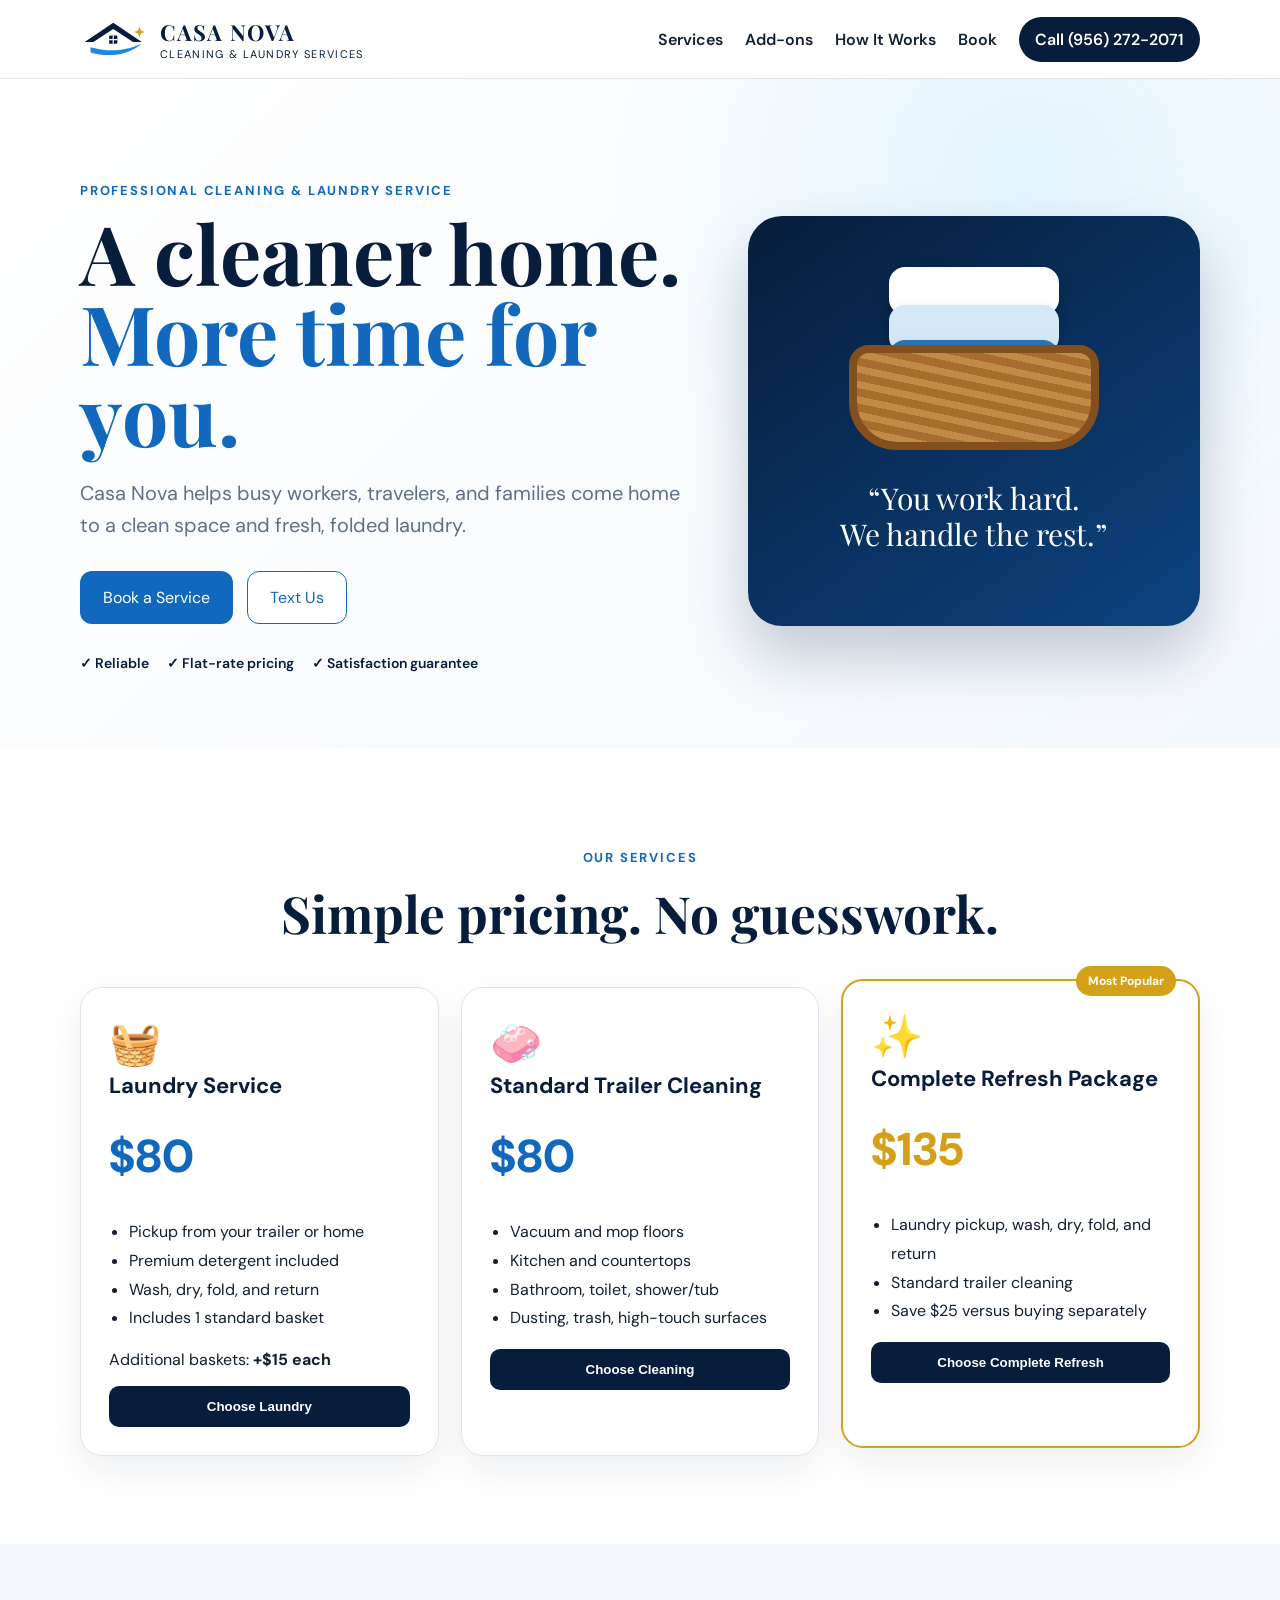
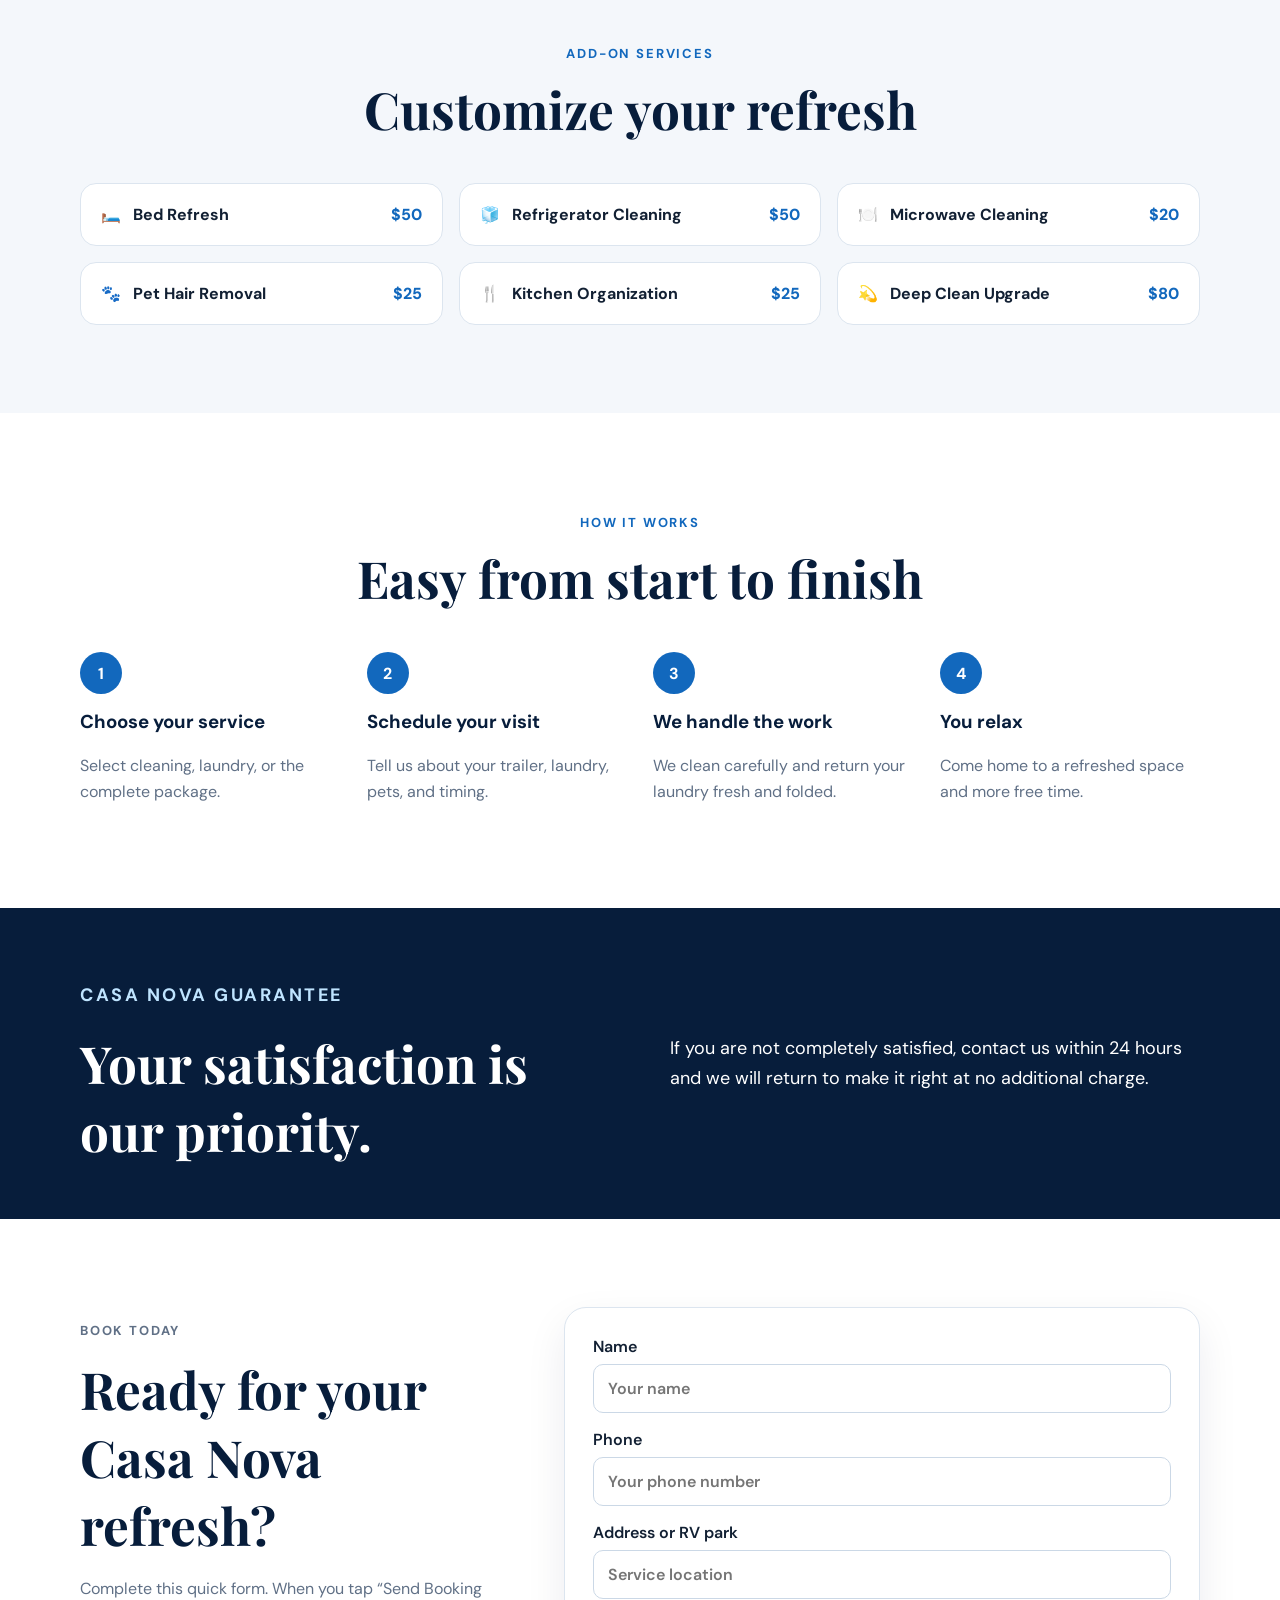
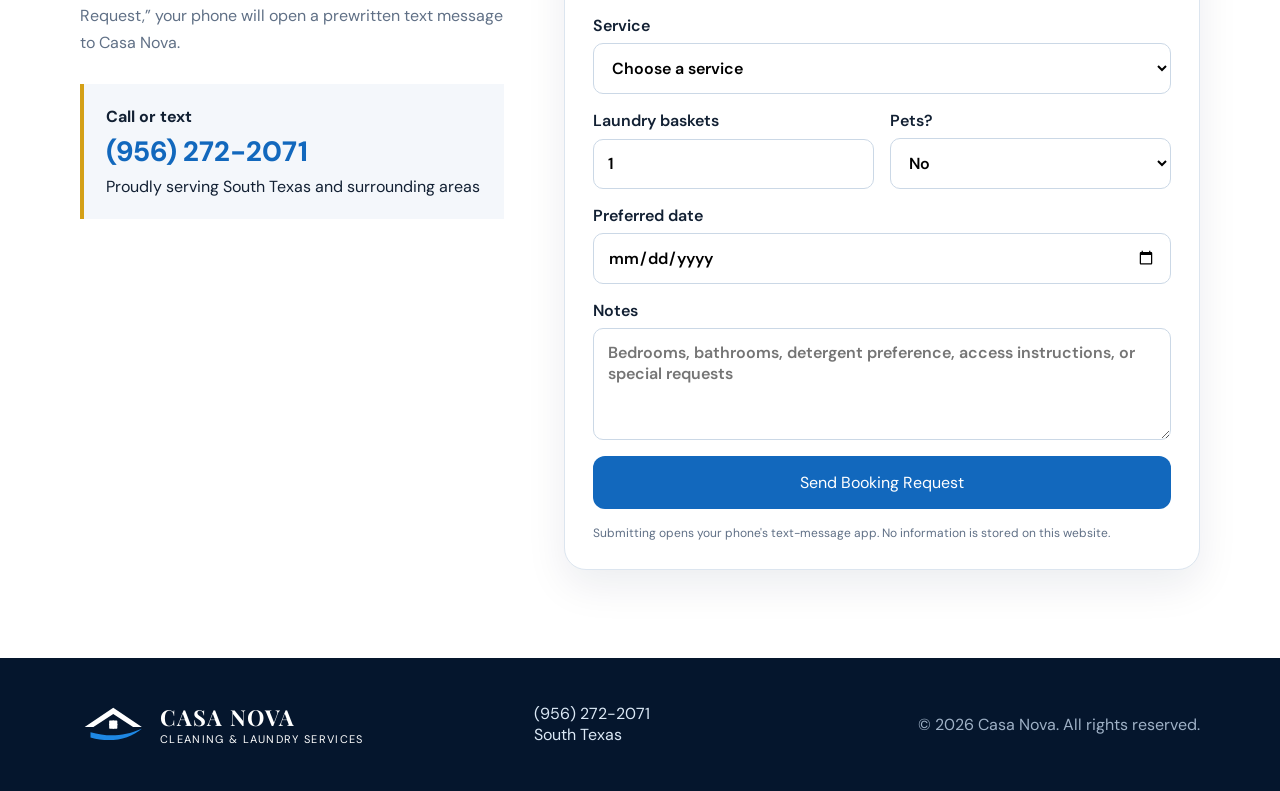
==== index.html @ 0eed0268 "Add files via upload" ====
<!DOCTYPE html>
<html lang="en">
<head>
  <meta charset="UTF-8" />
  <meta name="viewport" content="width=device-width, initial-scale=1.0" />
  <meta name="description" content="Casa Nova provides professional trailer cleaning and laundry pickup, wash, dry, fold, and return services in South Texas." />
  <title>Casa Nova | Cleaning & Laundry Services</title>
  <link rel="preconnect" href="https://fonts.googleapis.com">
  <link rel="preconnect" href="https://fonts.gstatic.com" crossorigin>
  <link href="https://fonts.googleapis.com/css2?family=DM+Sans:wght@400;500;600;700&family=Playfair+Display:wght@600;700&display=swap" rel="stylesheet">
  <link rel="stylesheet" href="styles.css" />
</head>
<body>
  <header class="site-header">
    <div class="container nav-wrap">
      <a class="brand" href="#top" aria-label="Casa Nova home">
        <svg class="brand-mark" viewBox="0 0 120 70" aria-hidden="true">
          <path d="M8 40 57 7l49 33h-15L57 18 23 40Z" fill="currentColor"/>
          <path d="M18 49c29 8 55 8 88-6-21 18-54 25-88 15Z" fill="#1E88E5"/>
          <rect x="50" y="29" width="14" height="14" rx="1" fill="currentColor"/>
          <path d="M57 29v14M50 36h14" stroke="#fff" stroke-width="2"/>
          <path d="m102 14 2.5 6.5L111 23l-6.5 2.5L102 32l-2.5-6.5L93 23l6.5-2.5Z" fill="#D4A017"/>
        </svg>
        <span><strong>CASA NOVA</strong><small>Cleaning & Laundry Services</small></span>
      </a>
      <button class="menu-btn" type="button" aria-label="Open menu" aria-expanded="false">☰</button>
      <nav class="nav-links">
        <a href="#services">Services</a>
        <a href="#addons">Add-ons</a>
        <a href="#how">How It Works</a>
        <a href="#book">Book</a>
        <a class="nav-call" href="tel:+19562722071">Call (956) 272-2071</a>
      </nav>
    </div>
  </header>

  <main id="top">
    <section class="hero">
      <div class="container hero-grid">
        <div class="hero-copy">
          <p class="eyebrow">Professional cleaning & laundry service</p>
          <h1>A cleaner home.<br><span>More time for you.</span></h1>
          <p class="hero-text">Casa Nova helps busy workers, travelers, and families come home to a clean space and fresh, folded laundry.</p>
          <div class="hero-actions">
            <a class="btn btn-primary" href="#book">Book a Service</a>
            <a class="btn btn-secondary" href="sms:+19562722071?&body=Hi%20Casa%20Nova!%20I%27m%20interested%20in%20your%20cleaning%20and%20laundry%20services.">Text Us</a>
          </div>
          <div class="trust-row">
            <span>✓ Reliable</span><span>✓ Flat-rate pricing</span><span>✓ Satisfaction guarantee</span>
          </div>
        </div>
        <div class="hero-card">
          <div class="basket" aria-hidden="true">
            <div class="towel t1"></div><div class="towel t2"></div><div class="towel t3"></div>
            <div class="basket-body"></div>
          </div>
          <p class="quote">“You work hard.<br>We handle the rest.”</p>
        </div>
      </div>
    </section>

    <section id="services" class="section">
      <div class="container">
        <div class="section-heading">
          <p class="eyebrow">Our services</p>
          <h2>Simple pricing. No guesswork.</h2>
        </div>
        <div class="cards">
          <article class="service-card">
            <div class="icon">🧺</div>
            <h3>Laundry Service</h3>
            <p class="price">$80</p>
            <ul>
              <li>Pickup from your trailer or home</li>
              <li>Premium detergent included</li>
              <li>Wash, dry, fold, and return</li>
              <li>Includes 1 standard basket</li>
            </ul>
            <p class="fine">Additional baskets: <strong>+$15 each</strong></p>
            <button class="select-service" data-service="Laundry Service — $80">Choose Laundry</button>
          </article>

          <article class="service-card">
            <div class="icon">🧼</div>
            <h3>Standard Trailer Cleaning</h3>
            <p class="price">$80</p>
            <ul>
              <li>Vacuum and mop floors</li>
              <li>Kitchen and countertops</li>
              <li>Bathroom, toilet, shower/tub</li>
              <li>Dusting, trash, high-touch surfaces</li>
            </ul>
            <button class="select-service" data-service="Standard Trailer Cleaning — $80">Choose Cleaning</button>
          </article>

          <article class="service-card featured">
            <div class="popular">Most Popular</div>
            <div class="icon">✨</div>
            <h3>Complete Refresh Package</h3>
            <p class="price">$135</p>
            <ul>
              <li>Laundry pickup, wash, dry, fold, and return</li>
              <li>Standard trailer cleaning</li>
              <li>Save $25 versus buying separately</li>
            </ul>
            <button class="select-service" data-service="Complete Refresh Package — $135">Choose Complete Refresh</button>
          </article>
        </div>
      </div>
    </section>

    <section id="addons" class="section section-alt">
      <div class="container">
        <div class="section-heading">
          <p class="eyebrow">Add-on services</p>
          <h2>Customize your refresh</h2>
        </div>
        <div class="addon-grid">
          <label class="addon"><input type="checkbox" value="Bed Refresh — $50"><span>🛏️ <strong>Bed Refresh</strong><em>$50</em></span></label>
          <label class="addon"><input type="checkbox" value="Refrigerator Cleaning — $50"><span>🧊 <strong>Refrigerator Cleaning</strong><em>$50</em></span></label>
          <label class="addon"><input type="checkbox" value="Microwave Cleaning — $20"><span>🍽️ <strong>Microwave Cleaning</strong><em>$20</em></span></label>
          <label class="addon"><input type="checkbox" value="Pet Hair Removal — $25"><span>🐾 <strong>Pet Hair Removal</strong><em>$25</em></span></label>
          <label class="addon"><input type="checkbox" value="Kitchen Organization — $25"><span>🍴 <strong>Kitchen Organization</strong><em>$25</em></span></label>
          <label class="addon"><input type="checkbox" value="Deep Clean Upgrade — $80"><span>💫 <strong>Deep Clean Upgrade</strong><em>$80</em></span></label>
        </div>
      </div>
    </section>

    <section id="how" class="section">
      <div class="container">
        <div class="section-heading">
          <p class="eyebrow">How it works</p>
          <h2>Easy from start to finish</h2>
        </div>
        <div class="steps">
          <div class="step"><b>1</b><h3>Choose your service</h3><p>Select cleaning, laundry, or the complete package.</p></div>
          <div class="step"><b>2</b><h3>Schedule your visit</h3><p>Tell us about your trailer, laundry, pets, and timing.</p></div>
          <div class="step"><b>3</b><h3>We handle the work</h3><p>We clean carefully and return your laundry fresh and folded.</p></div>
          <div class="step"><b>4</b><h3>You relax</h3><p>Come home to a refreshed space and more free time.</p></div>
        </div>
      </div>
    </section>

    <section class="guarantee">
      <div class="container guarantee-grid">
        <div>
          <p class="eyebrow light">Casa Nova Guarantee</p>
          <h2>Your satisfaction is our priority.</h2>
        </div>
        <p>If you are not completely satisfied, contact us within 24 hours and we will return to make it right at no additional charge.</p>
      </div>
    </section>

    <section id="book" class="section">
      <div class="container booking-grid">
        <div>
          <p class="eyebrow">Book today</p>
          <h2>Ready for your Casa Nova refresh?</h2>
          <p>Complete this quick form. When you tap “Send Booking Request,” your phone will open a prewritten text message to Casa Nova.</p>
          <div class="contact-card">
            <strong>Call or text</strong>
            <a href="tel:+19562722071">(956) 272-2071</a>
            <span>Proudly serving South Texas and surrounding areas</span>
          </div>
        </div>

        <form id="bookingForm" class="booking-form">
          <label>Name<input id="name" type="text" required placeholder="Your name"></label>
          <label>Phone<input id="phone" type="tel" required placeholder="Your phone number"></label>
          <label>Address or RV park<input id="address" type="text" placeholder="Service location"></label>
          <label>Service
            <select id="service" required>
              <option value="">Choose a service</option>
              <option>Laundry Service — $80</option>
              <option>Standard Trailer Cleaning — $80</option>
              <option>Complete Refresh Package — $135</option>
            </select>
          </label>
          <div class="form-row">
            <label>Laundry baskets<input id="baskets" type="number" min="0" value="1"></label>
            <label>Pets?
              <select id="pets"><option>No</option><option>Yes</option></select>
            </label>
          </div>
          <label>Preferred date<input id="date" type="date"></label>
          <label>Notes<textarea id="notes" rows="4" placeholder="Bedrooms, bathrooms, detergent preference, access instructions, or special requests"></textarea></label>
          <button class="btn btn-primary full" type="submit">Send Booking Request</button>
          <p class="form-note">Submitting opens your phone's text-message app. No information is stored on this website.</p>
        </form>
      </div>
    </section>
  </main>

  <footer>
    <div class="container footer-grid">
      <div class="brand footer-brand">
        <svg class="brand-mark" viewBox="0 0 120 70" aria-hidden="true">
          <path d="M8 40 57 7l49 33h-15L57 18 23 40Z" fill="currentColor"/>
          <path d="M18 49c29 8 55 8 88-6-21 18-54 25-88 15Z" fill="#1E88E5"/>
          <rect x="50" y="29" width="14" height="14" rx="1" fill="currentColor"/>
          <path d="M57 29v14M50 36h14" stroke="#fff" stroke-width="2"/>
        </svg>
        <span><strong>CASA NOVA</strong><small>Cleaning & Laundry Services</small></span>
      </div>
      <div><a href="tel:+19562722071">(956) 272-2071</a><br><span>South Texas</span></div>
      <p>© <span id="year"></span> Casa Nova. All rights reserved.</p>
    </div>
  </footer>

  <script src="script.js"></script>
</body>
</html>
---- styles.css ----
:root{
  --navy:#071d3b;--blue:#1268bd;--sky:#5ab4e6;--gold:#d4a017;--ink:#122033;
  --muted:#607086;--paper:#fff;--soft:#f4f7fb;--border:#dce5ef;
}
*{box-sizing:border-box}html{scroll-behavior:smooth}body{margin:0;font-family:"DM Sans",sans-serif;color:var(--ink);background:#fff}
a{color:inherit;text-decoration:none}.container{width:min(1120px,calc(100% - 32px));margin:auto}
.site-header{position:sticky;top:0;z-index:50;background:rgba(255,255,255,.96);backdrop-filter:blur(12px);border-bottom:1px solid var(--border)}
.nav-wrap{min-height:78px;display:flex;align-items:center;justify-content:space-between;gap:24px}.brand{display:flex;align-items:center;gap:10px;color:var(--navy)}
.brand-mark{width:70px;height:46px}.brand span{display:flex;flex-direction:column}.brand strong{font-family:"Playfair Display",serif;font-size:22px;letter-spacing:.05em}.brand small{font-size:11px;text-transform:uppercase;letter-spacing:.12em}
.nav-links{display:flex;align-items:center;gap:22px;font-weight:600}.nav-links a:hover{color:var(--blue)}.nav-call{background:var(--navy);color:#fff!important;padding:12px 16px;border-radius:999px}
.menu-btn{display:none;border:0;background:none;font-size:28px}
.hero{background:radial-gradient(circle at 80% 15%,#e4f4ff 0,transparent 35%),linear-gradient(135deg,#fff 0,#f3f8fd 100%);padding:90px 0 76px;overflow:hidden}
.hero-grid{display:grid;grid-template-columns:1.15fr .85fr;align-items:center;gap:56px}.eyebrow{text-transform:uppercase;color:var(--blue);font-weight:700;letter-spacing:.14em;font-size:13px}.eyebrow.light{color:#bfe4ff}
h1,h2,h3{margin-top:0}h1{font-family:"Playfair Display",serif;color:var(--navy);font-size:clamp(48px,7vw,82px);line-height:.98;margin-bottom:24px}h1 span{color:var(--blue)}
.hero-text{font-size:20px;line-height:1.6;color:var(--muted);max-width:670px}.hero-actions{display:flex;gap:14px;margin:30px 0}.btn{display:inline-flex;justify-content:center;align-items:center;padding:15px 22px;border-radius:12px;font-weight:700;border:1px solid transparent;cursor:pointer;font:inherit}
.btn-primary{background:var(--blue);color:#fff}.btn-primary:hover{background:#0b58a3}.btn-secondary{border-color:var(--blue);color:var(--blue);background:#fff}.trust-row{display:flex;flex-wrap:wrap;gap:18px;color:var(--navy);font-weight:600;font-size:14px}
.hero-card{min-height:410px;border-radius:34px;background:linear-gradient(145deg,var(--navy),#0c4380);display:flex;flex-direction:column;align-items:center;justify-content:center;position:relative;color:#fff;box-shadow:0 30px 60px rgba(7,29,59,.22)}
.quote{font-family:"Playfair Display",serif;font-size:30px;text-align:center;line-height:1.2}.basket{width:280px;height:190px;position:relative}.basket-body{position:absolute;left:15px;bottom:0;width:250px;height:105px;background:repeating-linear-gradient(12deg,#a86d2e 0 8px,#c28a47 8px 15px);border-radius:20px 20px 48px 48px;border:8px solid #82501f}.towel{position:absolute;left:55px;width:170px;height:48px;border-radius:16px;box-shadow:0 6px 14px rgba(0,0,0,.18)}.t1{top:7px;background:#fff}.t2{top:45px;background:#d5e8f5}.t3{top:80px;background:#2a73af}
.section{padding:88px 0}.section-alt{background:var(--soft)}.section-heading{text-align:center;max-width:720px;margin:0 auto 40px}.section-heading h2,.booking-grid h2,.guarantee h2{font-family:"Playfair Display",serif;font-size:clamp(34px,4vw,52px);color:var(--navy);margin-bottom:12px}
.cards{display:grid;grid-template-columns:repeat(3,1fr);gap:22px}.service-card{border:1px solid var(--border);border-radius:22px;padding:28px;background:#fff;position:relative;display:flex;flex-direction:column;box-shadow:0 14px 36px rgba(7,29,59,.07)}
.service-card.featured{border:2px solid var(--gold);transform:translateY(-8px)}.popular{position:absolute;top:-15px;right:22px;background:var(--gold);color:#fff;padding:7px 12px;border-radius:999px;font-size:12px;font-weight:700}.icon{font-size:42px}.service-card h3{font-size:22px;color:var(--navy)}.price{font-size:46px;font-weight:800;color:var(--blue);margin:4px 0 16px}.service-card.featured .price{color:var(--gold)}ul{padding-left:20px;line-height:1.8}.fine{margin-top:auto}.select-service{border:0;border-radius:10px;padding:13px;background:var(--navy);color:#fff;font-weight:700;cursor:pointer}.select-service:hover{background:var(--blue)}
.addon-grid{display:grid;grid-template-columns:repeat(3,1fr);gap:16px}.addon input{position:absolute;opacity:0}.addon span{display:grid;grid-template-columns:auto 1fr auto;align-items:center;gap:12px;background:#fff;border:1px solid var(--border);padding:20px;border-radius:16px;cursor:pointer;transition:.2s}.addon input:checked+span{border-color:var(--blue);box-shadow:0 0 0 3px rgba(18,104,189,.12)}.addon em{font-style:normal;color:var(--blue);font-weight:800}
.steps{display:grid;grid-template-columns:repeat(4,1fr);gap:26px}.step b{display:inline-grid;place-items:center;width:42px;height:42px;border-radius:50%;background:var(--blue);color:#fff;margin-bottom:15px}.step h3{color:var(--navy)}.step p{color:var(--muted);line-height:1.6}
.guarantee{background:var(--navy);color:#fff;padding:54px 0}.guarantee-grid{display:grid;grid-template-columns:1fr 1fr;gap:60px;align-items:center}.guarantee h2{color:#fff;margin:0}.guarantee p{line-height:1.7;font-size:18px}
.booking-grid{display:grid;grid-template-columns:.8fr 1.2fr;gap:60px}.booking-grid>div>p{color:var(--muted);line-height:1.7}.contact-card{margin-top:28px;padding:22px;border-left:4px solid var(--gold);background:var(--soft);display:flex;flex-direction:column;gap:6px}.contact-card a{font-size:28px;color:var(--blue);font-weight:800}
.booking-form{display:grid;gap:16px;padding:28px;border:1px solid var(--border);border-radius:22px;background:#fff;box-shadow:0 16px 40px rgba(7,29,59,.08)}label{display:grid;gap:7px;font-weight:600}input,select,textarea{width:100%;border:1px solid #cbd8e6;border-radius:10px;padding:13px 14px;font:inherit;background:#fff}input:focus,select:focus,textarea:focus{outline:3px solid rgba(18,104,189,.16);border-color:var(--blue)}.form-row{display:grid;grid-template-columns:1fr 1fr;gap:16px}.full{width:100%}.form-note{font-size:12px;color:var(--muted);margin:0}
footer{background:#05162d;color:#dbe8f5;padding:40px 0}.footer-grid{display:grid;grid-template-columns:1.2fr .8fr 1fr;align-items:center;gap:30px}.footer-brand{color:#fff}.footer-grid p{text-align:right;color:#9fb1c6}
@media(max-width:900px){.menu-btn{display:block}.nav-links{display:none;position:absolute;top:78px;left:0;right:0;padding:20px;background:#fff;border-bottom:1px solid var(--border);flex-direction:column;align-items:flex-start}.nav-links.open{display:flex}.hero-grid,.booking-grid,.guarantee-grid{grid-template-columns:1fr}.hero-card{min-height:340px}.cards{grid-template-columns:1fr}.service-card.featured{transform:none}.addon-grid{grid-template-columns:1fr 1fr}.steps{grid-template-columns:1fr 1fr}.footer-grid{grid-template-columns:1fr}.footer-grid p{text-align:left}}
@media(max-width:560px){.hero{padding-top:55px}.hero-actions{flex-direction:column}.addon-grid,.steps,.form-row{grid-template-columns:1fr}.brand small{display:none}.brand strong{font-size:18px}.brand-mark{width:58px}.hero-card{min-height:300px}.basket{transform:scale(.8)}}
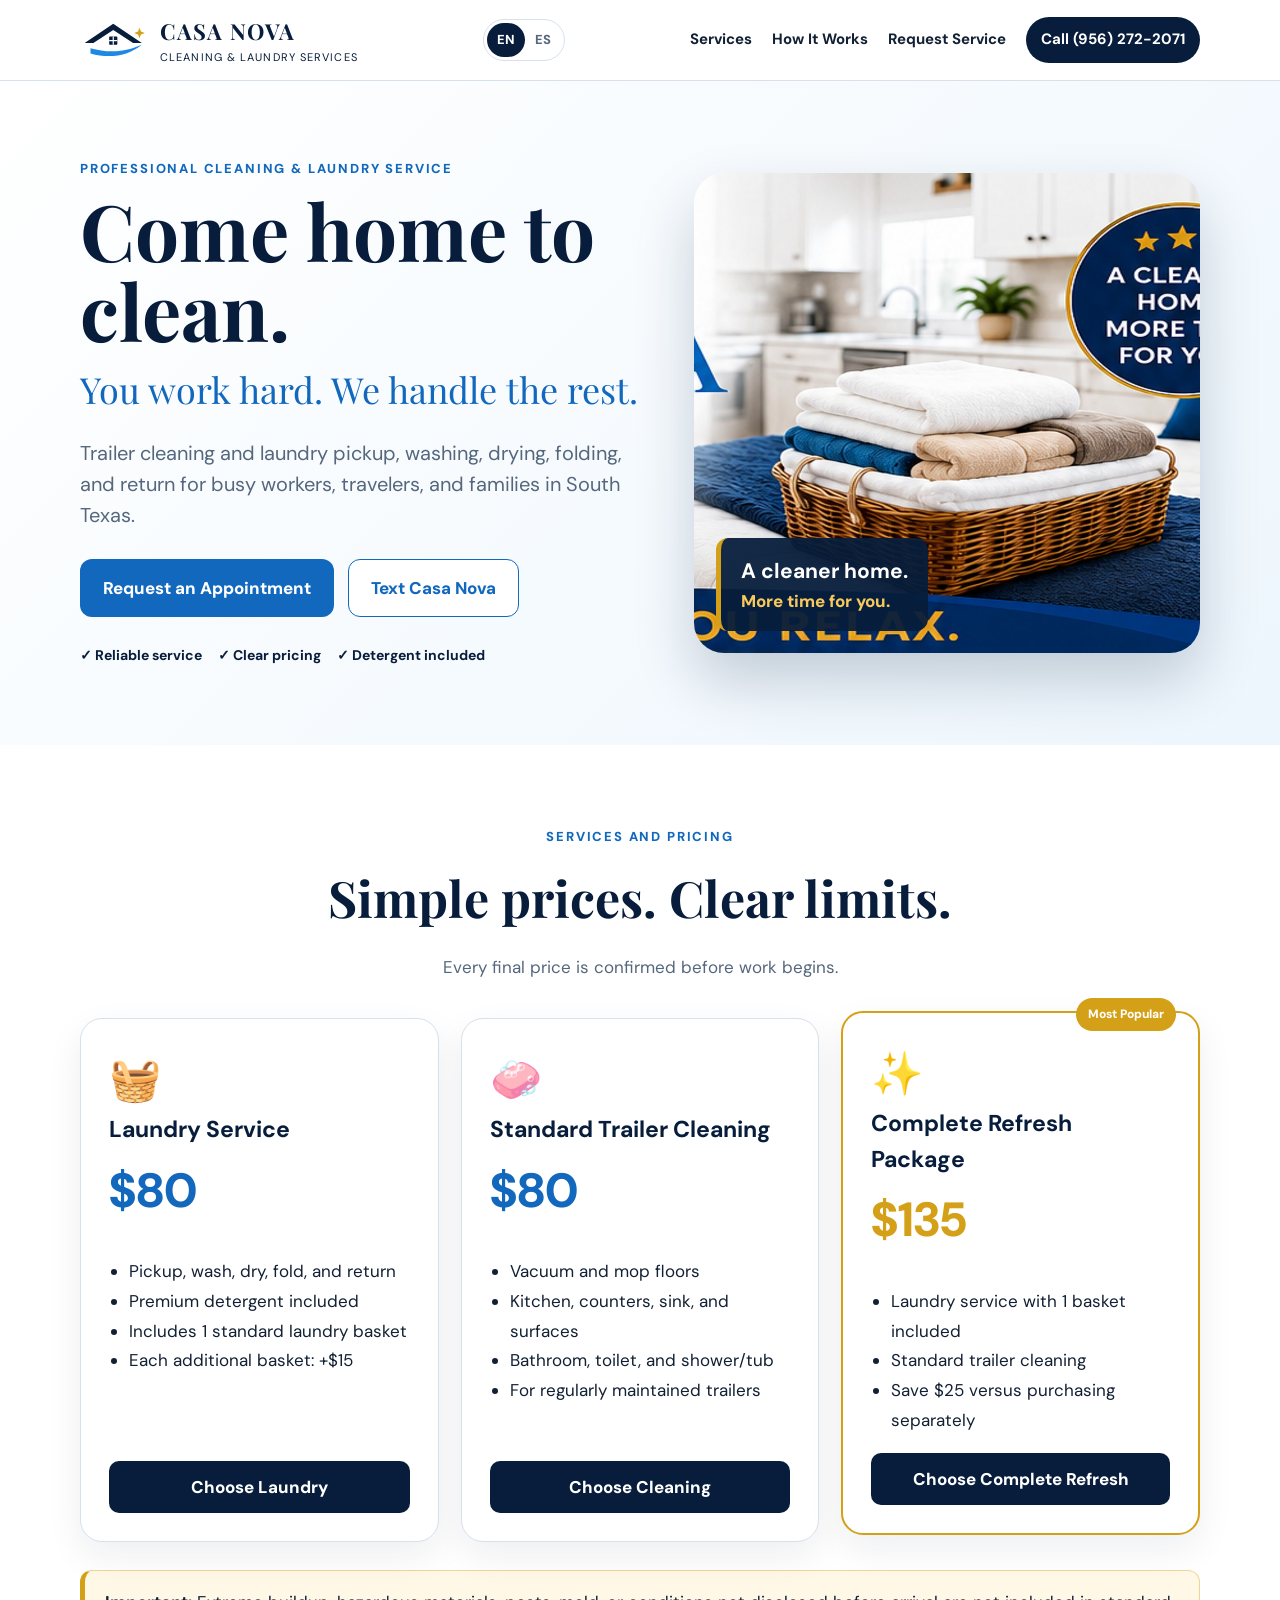
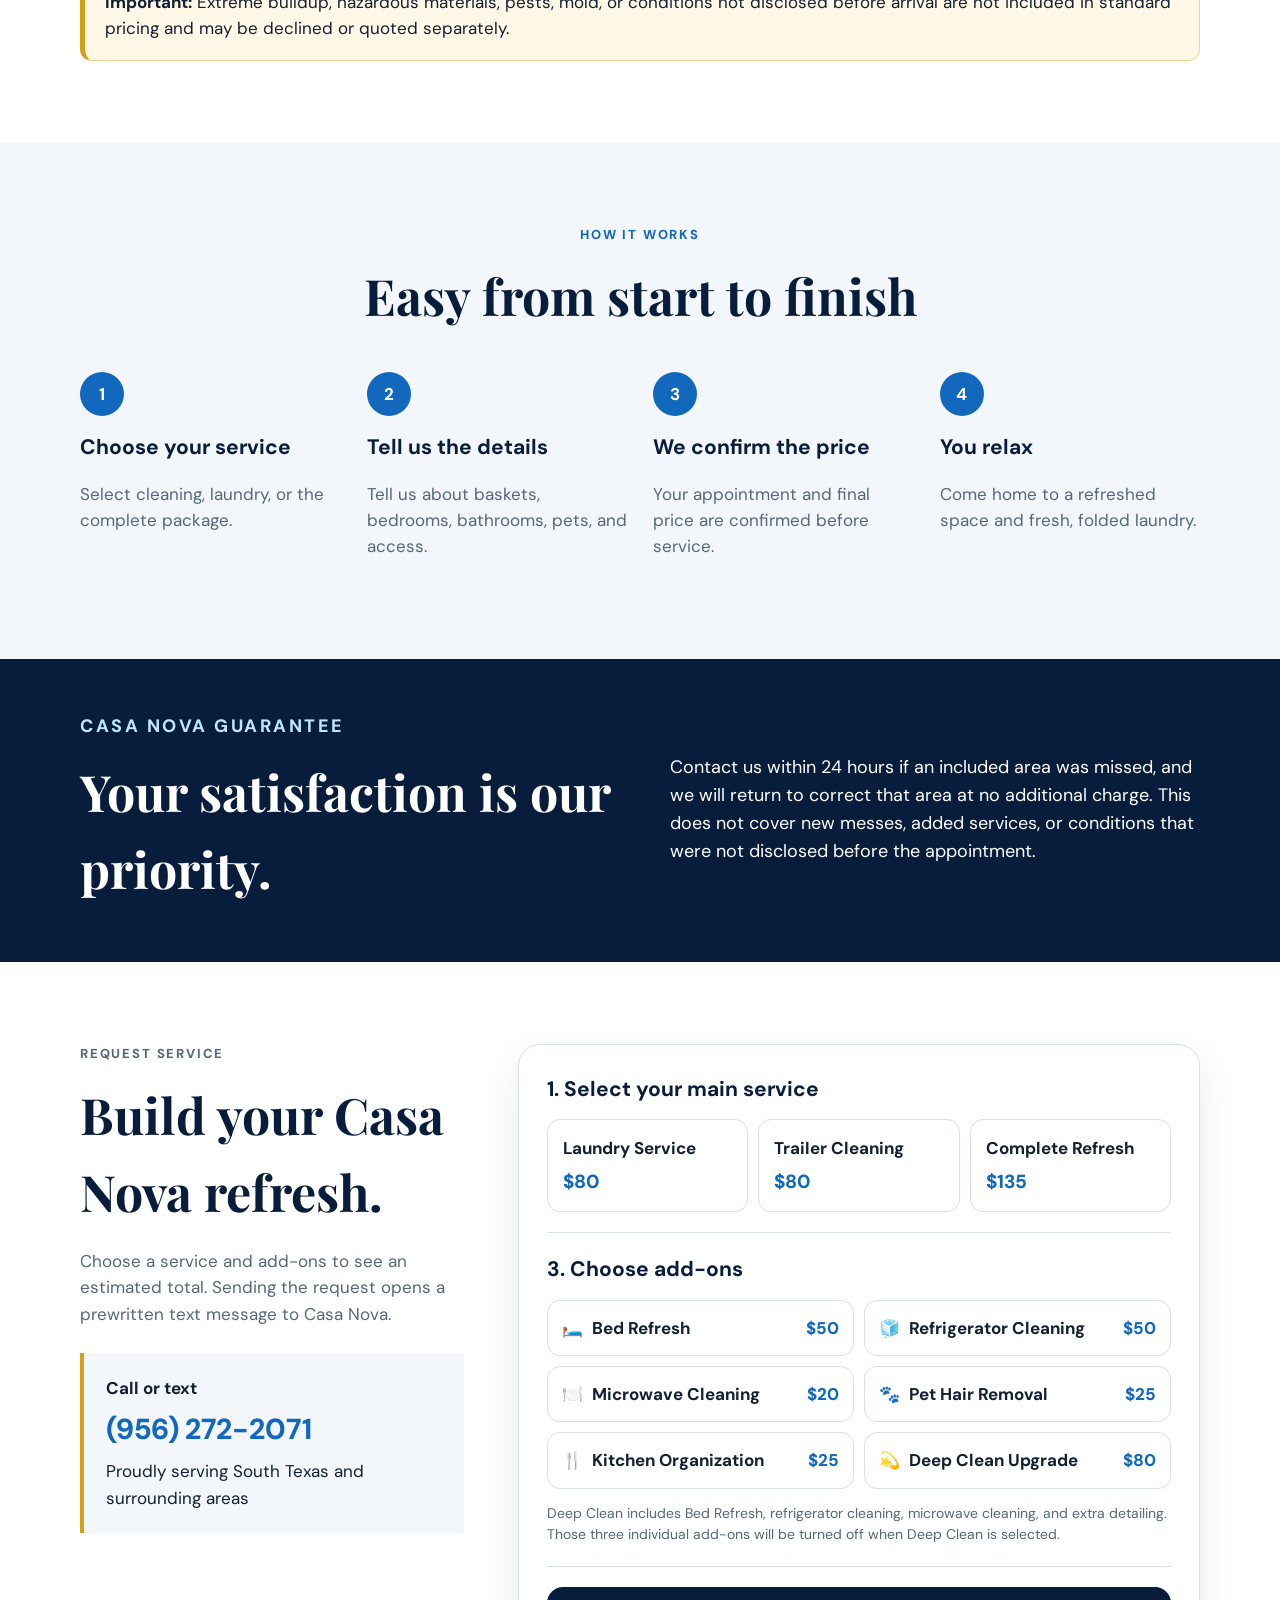
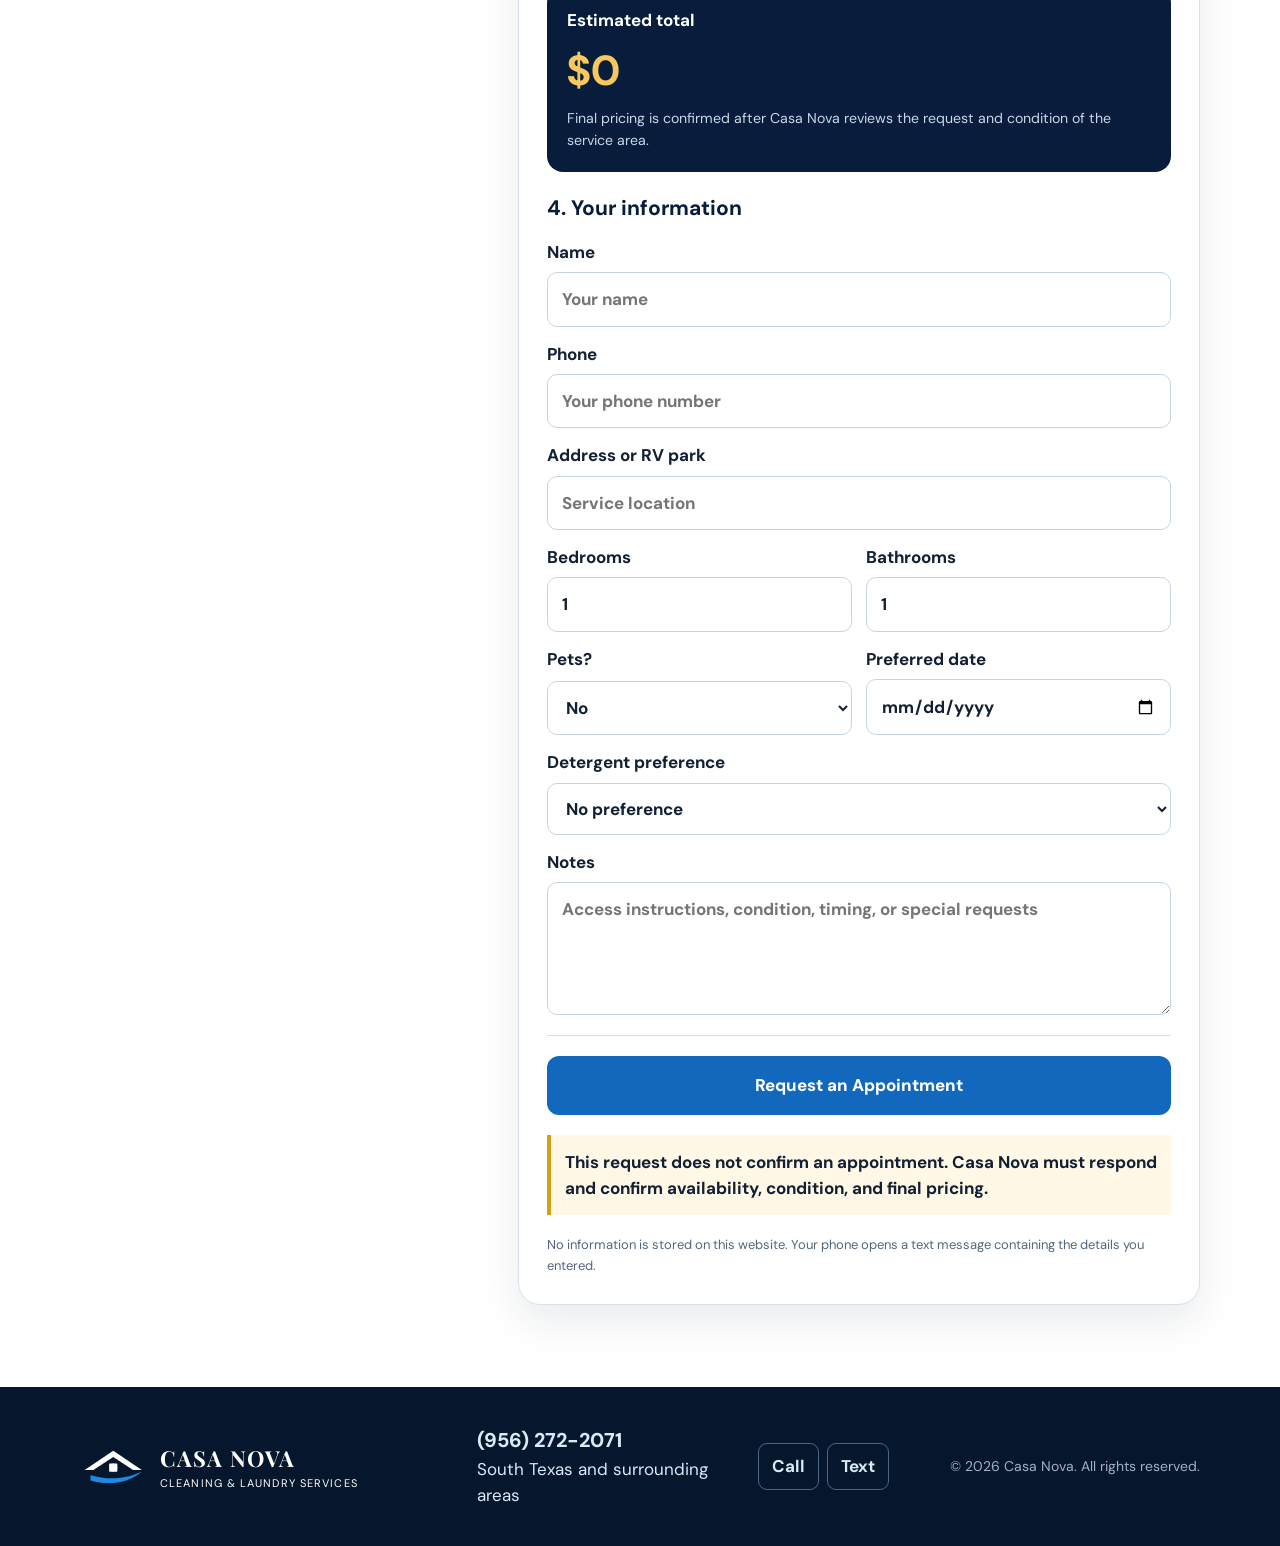
==== commit c29fd657: "Add files via upload" ====
--- a/index.html
+++ b/index.html
@@ -1,14 +1,14 @@
 <!DOCTYPE html>
 <html lang="en">
 <head>
-  <meta charset="UTF-8" />
-  <meta name="viewport" content="width=device-width, initial-scale=1.0" />
-  <meta name="description" content="Casa Nova provides professional trailer cleaning and laundry pickup, wash, dry, fold, and return services in South Texas." />
+  <meta charset="UTF-8">
+  <meta name="viewport" content="width=device-width, initial-scale=1.0">
+  <meta name="description" content="Casa Nova provides professional trailer cleaning and laundry pickup, wash, dry, fold, and return services in South Texas.">
   <title>Casa Nova | Cleaning & Laundry Services</title>
   <link rel="preconnect" href="https://fonts.googleapis.com">
   <link rel="preconnect" href="https://fonts.gstatic.com" crossorigin>
   <link href="https://fonts.googleapis.com/css2?family=DM+Sans:wght@400;500;600;700&family=Playfair+Display:wght@600;700&display=swap" rel="stylesheet">
-  <link rel="stylesheet" href="styles.css" />
+  <link rel="stylesheet" href="styles.css">
 </head>
 <body>
   <header class="site-header">
@@ -21,15 +21,25 @@
           <path d="M57 29v14M50 36h14" stroke="#fff" stroke-width="2"/>
           <path d="m102 14 2.5 6.5L111 23l-6.5 2.5L102 32l-2.5-6.5L93 23l6.5-2.5Z" fill="#D4A017"/>
         </svg>
-        <span><strong>CASA NOVA</strong><small>Cleaning & Laundry Services</small></span>
+        <span>
+          <strong>CASA NOVA</strong>
+          <small data-en="Cleaning & Laundry Services" data-es="Servicios de Limpieza y Lavandería">Cleaning & Laundry Services</small>
+        </span>
       </a>
-      <button class="menu-btn" type="button" aria-label="Open menu" aria-expanded="false">☰</button>
+
+      <div class="header-actions">
+        <div class="language-switch" aria-label="Language selection">
+          <button class="lang-btn active" type="button" data-lang="en">EN</button>
+          <button class="lang-btn" type="button" data-lang="es">ES</button>
+        </div>
+        <button class="menu-btn" type="button" aria-label="Open menu" aria-expanded="false">☰</button>
+      </div>
+
       <nav class="nav-links">
-        <a href="#services">Services</a>
-        <a href="#addons">Add-ons</a>
-        <a href="#how">How It Works</a>
-        <a href="#book">Book</a>
-        <a class="nav-call" href="tel:+19562722071">Call (956) 272-2071</a>
+        <a href="#services" data-en="Services" data-es="Servicios">Services</a>
+        <a href="#how" data-en="How It Works" data-es="Cómo Funciona">How It Works</a>
+        <a href="#book" data-en="Request Service" data-es="Solicitar Servicio">Request Service</a>
+        <a class="nav-call" href="tel:+19562722071" data-en="Call (956) 272-2071" data-es="Llame al (956) 272-2071">Call (956) 272-2071</a>
       </nav>
     </div>
   </header>
@@ -38,23 +48,28 @@
     <section class="hero">
       <div class="container hero-grid">
         <div class="hero-copy">
-          <p class="eyebrow">Professional cleaning & laundry service</p>
-          <h1>A cleaner home.<br><span>More time for you.</span></h1>
-          <p class="hero-text">Casa Nova helps busy workers, travelers, and families come home to a clean space and fresh, folded laundry.</p>
+          <p class="eyebrow" data-en="Professional cleaning & laundry service" data-es="Servicio profesional de limpieza y lavandería">Professional cleaning & laundry service</p>
+          <h1 data-en="Come home to clean." data-es="Regrese a un hogar limpio.">Come home to clean.</h1>
+          <p class="hero-tagline" data-en="You work hard. We handle the rest." data-es="Usted trabaja duro. Nosotros nos encargamos del resto.">You work hard. We handle the rest.</p>
+          <p class="hero-text" data-en="Trailer cleaning and laundry pickup, washing, drying, folding, and return for busy workers, travelers, and families in South Texas." data-es="Limpieza de tráiler y servicio de recolección, lavado, secado, doblado y entrega de ropa para trabajadores, viajeros y familias del sur de Texas.">
+            Trailer cleaning and laundry pickup, washing, drying, folding, and return for busy workers, travelers, and families in South Texas.
+          </p>
           <div class="hero-actions">
-            <a class="btn btn-primary" href="#book">Book a Service</a>
-            <a class="btn btn-secondary" href="sms:+19562722071?&body=Hi%20Casa%20Nova!%20I%27m%20interested%20in%20your%20cleaning%20and%20laundry%20services.">Text Us</a>
+            <a class="btn btn-primary" href="#book" data-en="Request an Appointment" data-es="Solicitar una Cita">Request an Appointment</a>
+            <a class="btn btn-secondary" href="sms:+19562722071?&body=Hi%20Casa%20Nova!%20I%27m%20interested%20in%20your%20services." data-en="Text Casa Nova" data-es="Enviar Mensaje">Text Casa Nova</a>
           </div>
           <div class="trust-row">
-            <span>✓ Reliable</span><span>✓ Flat-rate pricing</span><span>✓ Satisfaction guarantee</span>
-          </div>
-        </div>
-        <div class="hero-card">
-          <div class="basket" aria-hidden="true">
-            <div class="towel t1"></div><div class="towel t2"></div><div class="towel t3"></div>
-            <div class="basket-body"></div>
-          </div>
-          <p class="quote">“You work hard.<br>We handle the rest.”</p>
+            <span data-en="✓ Reliable service" data-es="✓ Servicio confiable">✓ Reliable service</span>
+            <span data-en="✓ Clear pricing" data-es="✓ Precios claros">✓ Clear pricing</span>
+            <span data-en="✓ Detergent included" data-es="✓ Detergente incluido">✓ Detergent included</span>
+          </div>
+        </div>
+        <div class="hero-photo-wrap">
+          <img src="hero-casa-nova.jpg" alt="Fresh folded towels in a clean bedroom">
+          <div class="hero-photo-badge">
+            <strong data-en="A cleaner home." data-es="Un hogar más limpio.">A cleaner home.</strong>
+            <span data-en="More time for you." data-es="Más tiempo para usted.">More time for you.</span>
+          </div>
         </div>
       </div>
     </section>
@@ -62,81 +77,72 @@
     <section id="services" class="section">
       <div class="container">
         <div class="section-heading">
-          <p class="eyebrow">Our services</p>
-          <h2>Simple pricing. No guesswork.</h2>
-        </div>
+          <p class="eyebrow" data-en="Services and pricing" data-es="Servicios y precios">Services and pricing</p>
+          <h2 data-en="Simple prices. Clear limits." data-es="Precios sencillos. Límites claros.">Simple prices. Clear limits.</h2>
+          <p data-en="Every final price is confirmed before work begins." data-es="El precio final se confirma antes de comenzar el trabajo.">Every final price is confirmed before work begins.</p>
+        </div>
+
         <div class="cards">
           <article class="service-card">
             <div class="icon">🧺</div>
-            <h3>Laundry Service</h3>
+            <h3 data-en="Laundry Service" data-es="Servicio de Lavandería">Laundry Service</h3>
             <p class="price">$80</p>
             <ul>
-              <li>Pickup from your trailer or home</li>
-              <li>Premium detergent included</li>
-              <li>Wash, dry, fold, and return</li>
-              <li>Includes 1 standard basket</li>
+              <li data-en="Pickup, wash, dry, fold, and return" data-es="Recolección, lavado, secado, doblado y entrega">Pickup, wash, dry, fold, and return</li>
+              <li data-en="Premium detergent included" data-es="Detergente premium incluido">Premium detergent included</li>
+              <li data-en="Includes 1 standard laundry basket" data-es="Incluye 1 canasta estándar de ropa">Includes 1 standard laundry basket</li>
+              <li data-en="Each additional basket: +$15" data-es="Cada canasta adicional: +$15">Each additional basket: +$15</li>
             </ul>
-            <p class="fine">Additional baskets: <strong>+$15 each</strong></p>
-            <button class="select-service" data-service="Laundry Service — $80">Choose Laundry</button>
+            <button class="select-service" type="button" data-service="laundry" data-en="Choose Laundry" data-es="Elegir Lavandería">Choose Laundry</button>
           </article>
 
           <article class="service-card">
             <div class="icon">🧼</div>
-            <h3>Standard Trailer Cleaning</h3>
+            <h3 data-en="Standard Trailer Cleaning" data-es="Limpieza Estándar de Tráiler">Standard Trailer Cleaning</h3>
             <p class="price">$80</p>
             <ul>
-              <li>Vacuum and mop floors</li>
-              <li>Kitchen and countertops</li>
-              <li>Bathroom, toilet, shower/tub</li>
-              <li>Dusting, trash, high-touch surfaces</li>
+              <li data-en="Vacuum and mop floors" data-es="Aspirar y trapear pisos">Vacuum and mop floors</li>
+              <li data-en="Kitchen, counters, sink, and surfaces" data-es="Cocina, mostradores, fregadero y superficies">Kitchen, counters, sink, and surfaces</li>
+              <li data-en="Bathroom, toilet, and shower/tub" data-es="Baño, inodoro y regadera/tina">Bathroom, toilet, and shower/tub</li>
+              <li data-en="For regularly maintained trailers" data-es="Para tráileres con mantenimiento regular">For regularly maintained trailers</li>
             </ul>
-            <button class="select-service" data-service="Standard Trailer Cleaning — $80">Choose Cleaning</button>
+            <button class="select-service" type="button" data-service="cleaning" data-en="Choose Cleaning" data-es="Elegir Limpieza">Choose Cleaning</button>
           </article>
 
           <article class="service-card featured">
-            <div class="popular">Most Popular</div>
+            <div class="popular" data-en="Most Popular" data-es="Más Popular">Most Popular</div>
             <div class="icon">✨</div>
-            <h3>Complete Refresh Package</h3>
+            <h3 data-en="Complete Refresh Package" data-es="Paquete Completo Casa Nova">Complete Refresh Package</h3>
             <p class="price">$135</p>
             <ul>
-              <li>Laundry pickup, wash, dry, fold, and return</li>
-              <li>Standard trailer cleaning</li>
-              <li>Save $25 versus buying separately</li>
+              <li data-en="Laundry service with 1 basket included" data-es="Lavandería con 1 canasta incluida">Laundry service with 1 basket included</li>
+              <li data-en="Standard trailer cleaning" data-es="Limpieza estándar de tráiler">Standard trailer cleaning</li>
+              <li data-en="Save $25 versus purchasing separately" data-es="Ahorre $25 comparado con comprarlos por separado">Save $25 versus purchasing separately</li>
             </ul>
-            <button class="select-service" data-service="Complete Refresh Package — $135">Choose Complete Refresh</button>
+            <button class="select-service" type="button" data-service="complete" data-en="Choose Complete Refresh" data-es="Elegir Paquete Completo">Choose Complete Refresh</button>
           </article>
         </div>
-      </div>
-    </section>
-
-    <section id="addons" class="section section-alt">
+
+        <div class="service-note">
+          <strong data-en="Important:" data-es="Importante:">Important:</strong>
+          <span data-en="Extreme buildup, hazardous materials, pests, mold, or conditions not disclosed before arrival are not included in standard pricing and may be declined or quoted separately." data-es="La acumulación extrema, materiales peligrosos, plagas, moho o condiciones no informadas antes de la llegada no están incluidas en el precio estándar y pueden rechazarse o cotizarse por separado.">
+            Extreme buildup, hazardous materials, pests, mold, or conditions not disclosed before arrival are not included in standard pricing and may be declined or quoted separately.
+          </span>
+        </div>
+      </div>
+    </section>
+
+    <section id="how" class="section section-alt">
       <div class="container">
         <div class="section-heading">
-          <p class="eyebrow">Add-on services</p>
-          <h2>Customize your refresh</h2>
-        </div>
-        <div class="addon-grid">
-          <label class="addon"><input type="checkbox" value="Bed Refresh — $50"><span>🛏️ <strong>Bed Refresh</strong><em>$50</em></span></label>
-          <label class="addon"><input type="checkbox" value="Refrigerator Cleaning — $50"><span>🧊 <strong>Refrigerator Cleaning</strong><em>$50</em></span></label>
-          <label class="addon"><input type="checkbox" value="Microwave Cleaning — $20"><span>🍽️ <strong>Microwave Cleaning</strong><em>$20</em></span></label>
-          <label class="addon"><input type="checkbox" value="Pet Hair Removal — $25"><span>🐾 <strong>Pet Hair Removal</strong><em>$25</em></span></label>
-          <label class="addon"><input type="checkbox" value="Kitchen Organization — $25"><span>🍴 <strong>Kitchen Organization</strong><em>$25</em></span></label>
-          <label class="addon"><input type="checkbox" value="Deep Clean Upgrade — $80"><span>💫 <strong>Deep Clean Upgrade</strong><em>$80</em></span></label>
-        </div>
-      </div>
-    </section>
-
-    <section id="how" class="section">
-      <div class="container">
-        <div class="section-heading">
-          <p class="eyebrow">How it works</p>
-          <h2>Easy from start to finish</h2>
+          <p class="eyebrow" data-en="How it works" data-es="Cómo funciona">How it works</p>
+          <h2 data-en="Easy from start to finish" data-es="Fácil de principio a fin">Easy from start to finish</h2>
         </div>
         <div class="steps">
-          <div class="step"><b>1</b><h3>Choose your service</h3><p>Select cleaning, laundry, or the complete package.</p></div>
-          <div class="step"><b>2</b><h3>Schedule your visit</h3><p>Tell us about your trailer, laundry, pets, and timing.</p></div>
-          <div class="step"><b>3</b><h3>We handle the work</h3><p>We clean carefully and return your laundry fresh and folded.</p></div>
-          <div class="step"><b>4</b><h3>You relax</h3><p>Come home to a refreshed space and more free time.</p></div>
+          <div class="step"><b>1</b><h3 data-en="Choose your service" data-es="Elija su servicio">Choose your service</h3><p data-en="Select cleaning, laundry, or the complete package." data-es="Elija limpieza, lavandería o el paquete completo.">Select cleaning, laundry, or the complete package.</p></div>
+          <div class="step"><b>2</b><h3 data-en="Tell us the details" data-es="Comparta los detalles">Tell us the details</h3><p data-en="Tell us about baskets, bedrooms, bathrooms, pets, and access." data-es="Díganos sobre canastas, recámaras, baños, mascotas y acceso.">Tell us about baskets, bedrooms, bathrooms, pets, and access.</p></div>
+          <div class="step"><b>3</b><h3 data-en="We confirm the price" data-es="Confirmamos el precio">We confirm the price</h3><p data-en="Your appointment and final price are confirmed before service." data-es="Su cita y precio final se confirman antes del servicio.">Your appointment and final price are confirmed before service.</p></div>
+          <div class="step"><b>4</b><h3 data-en="You relax" data-es="Usted se relaja">You relax</h3><p data-en="Come home to a refreshed space and fresh, folded laundry." data-es="Regrese a un espacio renovado y ropa limpia y doblada.">Come home to a refreshed space and fresh, folded laundry.</p></div>
         </div>
       </div>
     </section>
@@ -144,48 +150,117 @@
     <section class="guarantee">
       <div class="container guarantee-grid">
         <div>
-          <p class="eyebrow light">Casa Nova Guarantee</p>
-          <h2>Your satisfaction is our priority.</h2>
-        </div>
-        <p>If you are not completely satisfied, contact us within 24 hours and we will return to make it right at no additional charge.</p>
+          <p class="eyebrow light" data-en="Casa Nova Guarantee" data-es="Garantía Casa Nova">Casa Nova Guarantee</p>
+          <h2 data-en="Your satisfaction is our priority." data-es="Su satisfacción es nuestra prioridad.">Your satisfaction is our priority.</h2>
+        </div>
+        <p data-en="Contact us within 24 hours if an included area was missed, and we will return to correct that area at no additional charge. This does not cover new messes, added services, or conditions that were not disclosed before the appointment." data-es="Contáctenos dentro de 24 horas si se omitió un área incluida y regresaremos a corregirla sin costo adicional. Esto no cubre nuevos desórdenes, servicios adicionales ni condiciones que no se informaron antes de la cita.">
+          Contact us within 24 hours if an included area was missed, and we will return to correct that area at no additional charge. This does not cover new messes, added services, or conditions that were not disclosed before the appointment.
+        </p>
       </div>
     </section>
 
     <section id="book" class="section">
       <div class="container booking-grid">
-        <div>
-          <p class="eyebrow">Book today</p>
-          <h2>Ready for your Casa Nova refresh?</h2>
-          <p>Complete this quick form. When you tap “Send Booking Request,” your phone will open a prewritten text message to Casa Nova.</p>
+        <div class="booking-copy">
+          <p class="eyebrow" data-en="Request service" data-es="Solicitar servicio">Request service</p>
+          <h2 data-en="Build your Casa Nova refresh." data-es="Arme su servicio Casa Nova.">Build your Casa Nova refresh.</h2>
+          <p data-en="Choose a service and add-ons to see an estimated total. Sending the request opens a prewritten text message to Casa Nova." data-es="Elija un servicio y extras para ver un total estimado. Al enviar la solicitud se abrirá un mensaje de texto preparado para Casa Nova.">
+            Choose a service and add-ons to see an estimated total. Sending the request opens a prewritten text message to Casa Nova.
+          </p>
           <div class="contact-card">
-            <strong>Call or text</strong>
+            <strong data-en="Call or text" data-es="Llame o envíe mensaje">Call or text</strong>
             <a href="tel:+19562722071">(956) 272-2071</a>
-            <span>Proudly serving South Texas and surrounding areas</span>
+            <span data-en="Proudly serving South Texas and surrounding areas" data-es="Con orgullo sirviendo al sur de Texas y áreas cercanas">Proudly serving South Texas and surrounding areas</span>
           </div>
         </div>
 
         <form id="bookingForm" class="booking-form">
-          <label>Name<input id="name" type="text" required placeholder="Your name"></label>
-          <label>Phone<input id="phone" type="tel" required placeholder="Your phone number"></label>
-          <label>Address or RV park<input id="address" type="text" placeholder="Service location"></label>
-          <label>Service
-            <select id="service" required>
-              <option value="">Choose a service</option>
-              <option>Laundry Service — $80</option>
-              <option>Standard Trailer Cleaning — $80</option>
-              <option>Complete Refresh Package — $135</option>
-            </select>
-          </label>
-          <div class="form-row">
-            <label>Laundry baskets<input id="baskets" type="number" min="0" value="1"></label>
-            <label>Pets?
-              <select id="pets"><option>No</option><option>Yes</option></select>
+          <div class="form-section">
+            <h3 data-en="1. Select your main service" data-es="1. Elija su servicio principal">1. Select your main service</h3>
+            <div class="service-options">
+              <label class="choice-card">
+                <input type="radio" name="service" value="laundry" required>
+                <span><strong data-en="Laundry Service" data-es="Servicio de Lavandería">Laundry Service</strong><em>$80</em></span>
+              </label>
+              <label class="choice-card">
+                <input type="radio" name="service" value="cleaning">
+                <span><strong data-en="Trailer Cleaning" data-es="Limpieza de Tráiler">Trailer Cleaning</strong><em>$80</em></span>
+              </label>
+              <label class="choice-card">
+                <input type="radio" name="service" value="complete">
+                <span><strong data-en="Complete Refresh" data-es="Paquete Completo">Complete Refresh</strong><em>$135</em></span>
+              </label>
+            </div>
+          </div>
+
+          <div class="form-section" id="basketSection">
+            <h3 data-en="2. Laundry baskets" data-es="2. Canastas de ropa">2. Laundry baskets</h3>
+            <label>
+              <span data-en="Total number of standard baskets" data-es="Número total de canastas estándar">Total number of standard baskets</span>
+              <input id="baskets" type="number" min="1" max="20" value="1">
             </label>
-          </div>
-          <label>Preferred date<input id="date" type="date"></label>
-          <label>Notes<textarea id="notes" rows="4" placeholder="Bedrooms, bathrooms, detergent preference, access instructions, or special requests"></textarea></label>
-          <button class="btn btn-primary full" type="submit">Send Booking Request</button>
-          <p class="form-note">Submitting opens your phone's text-message app. No information is stored on this website.</p>
+            <p class="helper" data-en="The first basket is included with Laundry or Complete Refresh. Each additional basket is $15." data-es="La primera canasta está incluida con Lavandería o Paquete Completo. Cada canasta adicional cuesta $15.">
+              The first basket is included with Laundry or Complete Refresh. Each additional basket is $15.
+            </p>
+          </div>
+
+          <div class="form-section">
+            <h3 data-en="3. Choose add-ons" data-es="3. Elija servicios adicionales">3. Choose add-ons</h3>
+            <div class="addon-grid booking-addons">
+              <label class="addon"><input type="checkbox" value="bed" data-price="50"><span>🛏️ <strong data-en="Bed Refresh" data-es="Servicio de Cama">Bed Refresh</strong><em>$50</em></span></label>
+              <label class="addon"><input type="checkbox" value="fridge" data-price="50"><span>🧊 <strong data-en="Refrigerator Cleaning" data-es="Limpieza de Refrigerador">Refrigerator Cleaning</strong><em>$50</em></span></label>
+              <label class="addon"><input type="checkbox" value="microwave" data-price="20"><span>🍽️ <strong data-en="Microwave Cleaning" data-es="Limpieza de Microondas">Microwave Cleaning</strong><em>$20</em></span></label>
+              <label class="addon"><input type="checkbox" value="pet" data-price="25"><span>🐾 <strong data-en="Pet Hair Removal" data-es="Eliminación de Pelo de Mascota">Pet Hair Removal</strong><em>$25</em></span></label>
+              <label class="addon"><input type="checkbox" value="kitchen" data-price="25"><span>🍴 <strong data-en="Kitchen Organization" data-es="Organización de Cocina">Kitchen Organization</strong><em>$25</em></span></label>
+              <label class="addon deep-addon"><input id="deepClean" type="checkbox" value="deep" data-price="80"><span>💫 <strong data-en="Deep Clean Upgrade" data-es="Limpieza Profunda">Deep Clean Upgrade</strong><em>$80</em></span></label>
+            </div>
+            <p class="helper" data-en="Deep Clean includes Bed Refresh, refrigerator cleaning, microwave cleaning, and extra detailing. Those three individual add-ons will be turned off when Deep Clean is selected." data-es="La Limpieza Profunda incluye Servicio de Cama, limpieza de refrigerador, limpieza de microondas y detallado adicional. Esos tres extras individuales se desactivarán al elegir Limpieza Profunda.">
+              Deep Clean includes Bed Refresh, refrigerator cleaning, microwave cleaning, and extra detailing. Those three individual add-ons will be turned off when Deep Clean is selected.
+            </p>
+          </div>
+
+          <div class="estimate-box" aria-live="polite">
+            <span data-en="Estimated total" data-es="Total estimado">Estimated total</span>
+            <strong id="estimatedTotal">$0</strong>
+            <small data-en="Final pricing is confirmed after Casa Nova reviews the request and condition of the service area." data-es="El precio final se confirma después de que Casa Nova revise la solicitud y la condición del área de servicio.">
+              Final pricing is confirmed after Casa Nova reviews the request and condition of the service area.
+            </small>
+          </div>
+
+          <div class="form-section">
+            <h3 data-en="4. Your information" data-es="4. Su información">4. Your information</h3>
+            <label><span data-en="Name" data-es="Nombre">Name</span><input id="name" type="text" required placeholder="Your name"></label>
+            <label><span data-en="Phone" data-es="Teléfono">Phone</span><input id="phone" type="tel" required placeholder="Your phone number"></label>
+            <label><span data-en="Address or RV park" data-es="Dirección o parque de RV">Address or RV park</span><input id="address" type="text" placeholder="Service location"></label>
+            <div class="form-row">
+              <label><span data-en="Bedrooms" data-es="Recámaras">Bedrooms</span><input id="bedrooms" type="number" min="0" value="1"></label>
+              <label><span data-en="Bathrooms" data-es="Baños">Bathrooms</span><input id="bathrooms" type="number" min="0" step="0.5" value="1"></label>
+            </div>
+            <div class="form-row">
+              <label><span data-en="Pets?" data-es="¿Mascotas?">Pets?</span>
+                <select id="pets"><option value="No">No</option><option value="Yes">Yes</option></select>
+              </label>
+              <label><span data-en="Preferred date" data-es="Fecha preferida">Preferred date</span><input id="date" type="date"></label>
+            </div>
+            <label><span data-en="Detergent preference" data-es="Preferencia de detergente">Detergent preference</span>
+              <select id="detergent">
+                <option value="No preference" data-en="No preference" data-es="Sin preferencia">No preference</option>
+                <option value="Tide">Tide</option>
+                <option value="Gain">Gain</option>
+                <option value="Arm & Hammer">Arm & Hammer</option>
+                <option value="Free & Clear">Free & Clear</option>
+              </select>
+            </label>
+            <label><span data-en="Notes" data-es="Notas">Notes</span><textarea id="notes" rows="4" placeholder="Access instructions, condition, timing, or special requests"></textarea></label>
+          </div>
+
+          <button class="btn btn-primary full" type="submit" data-en="Request an Appointment" data-es="Solicitar una Cita">Request an Appointment</button>
+          <p class="confirmation-note" data-en="This request does not confirm an appointment. Casa Nova must respond and confirm availability, condition, and final pricing." data-es="Esta solicitud no confirma una cita. Casa Nova debe responder y confirmar disponibilidad, condición y precio final.">
+            This request does not confirm an appointment. Casa Nova must respond and confirm availability, condition, and final pricing.
+          </p>
+          <p class="form-note" data-en="No information is stored on this website. Your phone opens a text message containing the details you entered." data-es="Este sitio no guarda su información. Su teléfono abrirá un mensaje de texto con los datos que ingresó.">
+            No information is stored on this website. Your phone opens a text message containing the details you entered.
+          </p>
         </form>
       </div>
     </section>
@@ -200,10 +275,17 @@
           <rect x="50" y="29" width="14" height="14" rx="1" fill="currentColor"/>
           <path d="M57 29v14M50 36h14" stroke="#fff" stroke-width="2"/>
         </svg>
-        <span><strong>CASA NOVA</strong><small>Cleaning & Laundry Services</small></span>
-      </div>
-      <div><a href="tel:+19562722071">(956) 272-2071</a><br><span>South Texas</span></div>
-      <p>© <span id="year"></span> Casa Nova. All rights reserved.</p>
+        <span><strong>CASA NOVA</strong><small data-en="Cleaning & Laundry Services" data-es="Servicios de Limpieza y Lavandería">Cleaning & Laundry Services</small></span>
+      </div>
+      <div class="footer-contact">
+        <a href="tel:+19562722071">(956) 272-2071</a>
+        <span data-en="South Texas and surrounding areas" data-es="Sur de Texas y áreas cercanas">South Texas and surrounding areas</span>
+      </div>
+      <div class="footer-actions">
+        <a href="tel:+19562722071" data-en="Call" data-es="Llamar">Call</a>
+        <a href="sms:+19562722071?&body=Hi%20Casa%20Nova!" data-en="Text" data-es="Mensaje">Text</a>
+      </div>
+      <p>© <span id="year"></span> Casa Nova. <span data-en="All rights reserved." data-es="Todos los derechos reservados.">All rights reserved.</span></p>
     </div>
   </footer>
 
--- a/styles.css
+++ b/styles.css
@@ -1,29 +1,138 @@
 :root{
   --navy:#071d3b;--blue:#1268bd;--sky:#5ab4e6;--gold:#d4a017;--ink:#122033;
-  --muted:#607086;--paper:#fff;--soft:#f4f7fb;--border:#dce5ef;
+  --muted:#55677d;--paper:#fff;--soft:#f3f7fb;--border:#d6e1ec;--danger:#9a3412;
 }
-*{box-sizing:border-box}html{scroll-behavior:smooth}body{margin:0;font-family:"DM Sans",sans-serif;color:var(--ink);background:#fff}
-a{color:inherit;text-decoration:none}.container{width:min(1120px,calc(100% - 32px));margin:auto}
-.site-header{position:sticky;top:0;z-index:50;background:rgba(255,255,255,.96);backdrop-filter:blur(12px);border-bottom:1px solid var(--border)}
-.nav-wrap{min-height:78px;display:flex;align-items:center;justify-content:space-between;gap:24px}.brand{display:flex;align-items:center;gap:10px;color:var(--navy)}
-.brand-mark{width:70px;height:46px}.brand span{display:flex;flex-direction:column}.brand strong{font-family:"Playfair Display",serif;font-size:22px;letter-spacing:.05em}.brand small{font-size:11px;text-transform:uppercase;letter-spacing:.12em}
-.nav-links{display:flex;align-items:center;gap:22px;font-weight:600}.nav-links a:hover{color:var(--blue)}.nav-call{background:var(--navy);color:#fff!important;padding:12px 16px;border-radius:999px}
-.menu-btn{display:none;border:0;background:none;font-size:28px}
-.hero{background:radial-gradient(circle at 80% 15%,#e4f4ff 0,transparent 35%),linear-gradient(135deg,#fff 0,#f3f8fd 100%);padding:90px 0 76px;overflow:hidden}
-.hero-grid{display:grid;grid-template-columns:1.15fr .85fr;align-items:center;gap:56px}.eyebrow{text-transform:uppercase;color:var(--blue);font-weight:700;letter-spacing:.14em;font-size:13px}.eyebrow.light{color:#bfe4ff}
-h1,h2,h3{margin-top:0}h1{font-family:"Playfair Display",serif;color:var(--navy);font-size:clamp(48px,7vw,82px);line-height:.98;margin-bottom:24px}h1 span{color:var(--blue)}
-.hero-text{font-size:20px;line-height:1.6;color:var(--muted);max-width:670px}.hero-actions{display:flex;gap:14px;margin:30px 0}.btn{display:inline-flex;justify-content:center;align-items:center;padding:15px 22px;border-radius:12px;font-weight:700;border:1px solid transparent;cursor:pointer;font:inherit}
-.btn-primary{background:var(--blue);color:#fff}.btn-primary:hover{background:#0b58a3}.btn-secondary{border-color:var(--blue);color:var(--blue);background:#fff}.trust-row{display:flex;flex-wrap:wrap;gap:18px;color:var(--navy);font-weight:600;font-size:14px}
-.hero-card{min-height:410px;border-radius:34px;background:linear-gradient(145deg,var(--navy),#0c4380);display:flex;flex-direction:column;align-items:center;justify-content:center;position:relative;color:#fff;box-shadow:0 30px 60px rgba(7,29,59,.22)}
-.quote{font-family:"Playfair Display",serif;font-size:30px;text-align:center;line-height:1.2}.basket{width:280px;height:190px;position:relative}.basket-body{position:absolute;left:15px;bottom:0;width:250px;height:105px;background:repeating-linear-gradient(12deg,#a86d2e 0 8px,#c28a47 8px 15px);border-radius:20px 20px 48px 48px;border:8px solid #82501f}.towel{position:absolute;left:55px;width:170px;height:48px;border-radius:16px;box-shadow:0 6px 14px rgba(0,0,0,.18)}.t1{top:7px;background:#fff}.t2{top:45px;background:#d5e8f5}.t3{top:80px;background:#2a73af}
-.section{padding:88px 0}.section-alt{background:var(--soft)}.section-heading{text-align:center;max-width:720px;margin:0 auto 40px}.section-heading h2,.booking-grid h2,.guarantee h2{font-family:"Playfair Display",serif;font-size:clamp(34px,4vw,52px);color:var(--navy);margin-bottom:12px}
-.cards{display:grid;grid-template-columns:repeat(3,1fr);gap:22px}.service-card{border:1px solid var(--border);border-radius:22px;padding:28px;background:#fff;position:relative;display:flex;flex-direction:column;box-shadow:0 14px 36px rgba(7,29,59,.07)}
-.service-card.featured{border:2px solid var(--gold);transform:translateY(-8px)}.popular{position:absolute;top:-15px;right:22px;background:var(--gold);color:#fff;padding:7px 12px;border-radius:999px;font-size:12px;font-weight:700}.icon{font-size:42px}.service-card h3{font-size:22px;color:var(--navy)}.price{font-size:46px;font-weight:800;color:var(--blue);margin:4px 0 16px}.service-card.featured .price{color:var(--gold)}ul{padding-left:20px;line-height:1.8}.fine{margin-top:auto}.select-service{border:0;border-radius:10px;padding:13px;background:var(--navy);color:#fff;font-weight:700;cursor:pointer}.select-service:hover{background:var(--blue)}
-.addon-grid{display:grid;grid-template-columns:repeat(3,1fr);gap:16px}.addon input{position:absolute;opacity:0}.addon span{display:grid;grid-template-columns:auto 1fr auto;align-items:center;gap:12px;background:#fff;border:1px solid var(--border);padding:20px;border-radius:16px;cursor:pointer;transition:.2s}.addon input:checked+span{border-color:var(--blue);box-shadow:0 0 0 3px rgba(18,104,189,.12)}.addon em{font-style:normal;color:var(--blue);font-weight:800}
-.steps{display:grid;grid-template-columns:repeat(4,1fr);gap:26px}.step b{display:inline-grid;place-items:center;width:42px;height:42px;border-radius:50%;background:var(--blue);color:#fff;margin-bottom:15px}.step h3{color:var(--navy)}.step p{color:var(--muted);line-height:1.6}
-.guarantee{background:var(--navy);color:#fff;padding:54px 0}.guarantee-grid{display:grid;grid-template-columns:1fr 1fr;gap:60px;align-items:center}.guarantee h2{color:#fff;margin:0}.guarantee p{line-height:1.7;font-size:18px}
-.booking-grid{display:grid;grid-template-columns:.8fr 1.2fr;gap:60px}.booking-grid>div>p{color:var(--muted);line-height:1.7}.contact-card{margin-top:28px;padding:22px;border-left:4px solid var(--gold);background:var(--soft);display:flex;flex-direction:column;gap:6px}.contact-card a{font-size:28px;color:var(--blue);font-weight:800}
-.booking-form{display:grid;gap:16px;padding:28px;border:1px solid var(--border);border-radius:22px;background:#fff;box-shadow:0 16px 40px rgba(7,29,59,.08)}label{display:grid;gap:7px;font-weight:600}input,select,textarea{width:100%;border:1px solid #cbd8e6;border-radius:10px;padding:13px 14px;font:inherit;background:#fff}input:focus,select:focus,textarea:focus{outline:3px solid rgba(18,104,189,.16);border-color:var(--blue)}.form-row{display:grid;grid-template-columns:1fr 1fr;gap:16px}.full{width:100%}.form-note{font-size:12px;color:var(--muted);margin:0}
-footer{background:#05162d;color:#dbe8f5;padding:40px 0}.footer-grid{display:grid;grid-template-columns:1.2fr .8fr 1fr;align-items:center;gap:30px}.footer-brand{color:#fff}.footer-grid p{text-align:right;color:#9fb1c6}
-@media(max-width:900px){.menu-btn{display:block}.nav-links{display:none;position:absolute;top:78px;left:0;right:0;padding:20px;background:#fff;border-bottom:1px solid var(--border);flex-direction:column;align-items:flex-start}.nav-links.open{display:flex}.hero-grid,.booking-grid,.guarantee-grid{grid-template-columns:1fr}.hero-card{min-height:340px}.cards{grid-template-columns:1fr}.service-card.featured{transform:none}.addon-grid{grid-template-columns:1fr 1fr}.steps{grid-template-columns:1fr 1fr}.footer-grid{grid-template-columns:1fr}.footer-grid p{text-align:left}}
-@media(max-width:560px){.hero{padding-top:55px}.hero-actions{flex-direction:column}.addon-grid,.steps,.form-row{grid-template-columns:1fr}.brand small{display:none}.brand strong{font-size:18px}.brand-mark{width:58px}.hero-card{min-height:300px}.basket{transform:scale(.8)}}
+*{box-sizing:border-box}
+html{scroll-behavior:smooth}
+body{margin:0;font-family:"DM Sans",sans-serif;color:var(--ink);background:#fff;font-size:17px;line-height:1.55}
+a{color:inherit;text-decoration:none}
+button,input,select,textarea{font:inherit}
+.container{width:min(1120px,calc(100% - 32px));margin:auto}
+
+.site-header{position:sticky;top:0;z-index:50;background:rgba(255,255,255,.97);backdrop-filter:blur(12px);border-bottom:1px solid var(--border)}
+.nav-wrap{min-height:80px;display:flex;align-items:center;justify-content:space-between;gap:22px}
+.brand{display:flex;align-items:center;gap:10px;color:var(--navy)}
+.brand-mark{width:70px;height:46px;flex:0 0 auto}
+.brand span{display:flex;flex-direction:column}
+.brand strong{font-family:"Playfair Display",serif;font-size:22px;letter-spacing:.05em}
+.brand small{font-size:11px;text-transform:uppercase;letter-spacing:.1em}
+.header-actions{display:flex;align-items:center;gap:10px}
+.language-switch{display:flex;border:1px solid var(--border);border-radius:999px;padding:3px;background:#fff}
+.lang-btn{border:0;background:transparent;border-radius:999px;padding:7px 10px;font-size:13px;font-weight:800;color:var(--muted);cursor:pointer}
+.lang-btn.active{background:var(--navy);color:#fff}
+.nav-links{display:flex;align-items:center;gap:20px;font-weight:700;font-size:15px}
+.nav-links a:hover{color:var(--blue)}
+.nav-call{background:var(--navy);color:#fff!important;padding:11px 15px;border-radius:999px}
+.menu-btn{display:none;border:0;background:none;font-size:28px;color:var(--navy)}
+
+.hero{background:linear-gradient(135deg,#fff 0,#edf6fd 100%);padding:78px 0}
+.hero-grid{display:grid;grid-template-columns:1.05fr .95fr;align-items:center;gap:54px}
+.eyebrow{text-transform:uppercase;color:var(--blue);font-weight:800;letter-spacing:.14em;font-size:13px;margin:0 0 12px}
+.eyebrow.light{color:#bfe4ff}
+h1,h2,h3{margin-top:0;color:var(--navy)}
+h1{font-family:"Playfair Display",serif;font-size:clamp(48px,6.4vw,78px);line-height:1.02;margin-bottom:12px}
+.hero-tagline{font-family:"Playfair Display",serif;color:var(--blue);font-size:clamp(25px,3vw,36px);margin:0 0 18px}
+.hero-text{font-size:20px;color:var(--muted);max-width:680px}
+.hero-actions{display:flex;gap:14px;margin:28px 0}
+.btn{display:inline-flex;justify-content:center;align-items:center;padding:15px 22px;border-radius:12px;font-weight:800;border:1px solid transparent;cursor:pointer}
+.btn-primary{background:var(--blue);color:#fff}
+.btn-primary:hover{background:#0b58a3}
+.btn-secondary{border-color:var(--blue);color:var(--blue);background:#fff}
+.trust-row{display:flex;flex-wrap:wrap;gap:16px;color:var(--navy);font-weight:700;font-size:14px}
+
+.hero-photo-wrap{position:relative;border-radius:30px;overflow:hidden;min-height:480px;box-shadow:0 28px 60px rgba(7,29,59,.2)}
+.hero-photo-wrap img{width:100%;height:100%;min-height:480px;object-fit:cover;display:block}
+.hero-photo-badge{position:absolute;left:22px;bottom:22px;background:rgba(7,29,59,.94);color:#fff;border-left:5px solid var(--gold);padding:17px 20px;border-radius:12px;display:flex;flex-direction:column}
+.hero-photo-badge strong{font-size:21px}.hero-photo-badge span{color:#f7c85c;font-weight:800}
+
+.section{padding:82px 0}
+.section-alt{background:var(--soft)}
+.section-heading{text-align:center;max-width:760px;margin:0 auto 38px}
+.section-heading h2,.booking-grid h2,.guarantee h2{font-family:"Playfair Display",serif;font-size:clamp(34px,4vw,50px);margin-bottom:10px}
+.section-heading>p:last-child{color:var(--muted)}
+
+.cards{display:grid;grid-template-columns:repeat(3,1fr);gap:22px}
+.service-card{border:1px solid var(--border);border-radius:22px;padding:28px;background:#fff;position:relative;display:flex;flex-direction:column;box-shadow:0 14px 36px rgba(7,29,59,.07)}
+.service-card.featured{border:2px solid var(--gold);transform:translateY(-7px)}
+.popular{position:absolute;top:-15px;right:22px;background:var(--gold);color:#fff;padding:7px 12px;border-radius:999px;font-size:12px;font-weight:800}
+.icon{font-size:42px}
+.service-card h3{font-size:23px;margin-bottom:0}
+.price{font-size:48px;font-weight:800;color:var(--blue);margin:6px 0 12px}
+.service-card.featured .price{color:var(--gold)}
+ul{padding-left:20px;line-height:1.75}
+.select-service{margin-top:auto;border:0;border-radius:10px;padding:13px;background:var(--navy);color:#fff;font-weight:800;cursor:pointer}
+.select-service:hover{background:var(--blue)}
+.service-note{margin-top:28px;background:#fff8e7;border:1px solid #f0d596;border-left:5px solid var(--gold);padding:18px 20px;border-radius:12px}
+
+.steps{display:grid;grid-template-columns:repeat(4,1fr);gap:26px}
+.step b{display:inline-grid;place-items:center;width:44px;height:44px;border-radius:50%;background:var(--blue);color:#fff;margin-bottom:15px}
+.step h3{font-size:21px;margin-bottom:8px}.step p{color:var(--muted)}
+
+.guarantee{background:var(--navy);color:#fff;padding:54px 0}
+.guarantee-grid{display:grid;grid-template-columns:1fr 1fr;gap:60px;align-items:center}
+.guarantee h2{color:#fff;margin:0}.guarantee p{font-size:18px}
+
+.booking-grid{display:grid;grid-template-columns:.72fr 1.28fr;gap:54px;align-items:start}
+.booking-copy>p{color:var(--muted)}
+.contact-card{margin-top:26px;padding:22px;border-left:4px solid var(--gold);background:var(--soft);display:flex;flex-direction:column;gap:6px}
+.contact-card a{font-size:29px;color:var(--blue);font-weight:800}
+
+.booking-form{display:grid;gap:20px;padding:28px;border:1px solid var(--border);border-radius:22px;background:#fff;box-shadow:0 16px 40px rgba(7,29,59,.09)}
+.form-section{display:grid;gap:14px;padding-bottom:20px;border-bottom:1px solid var(--border)}
+.form-section h3{margin:0;font-size:21px}
+.service-options{display:grid;grid-template-columns:repeat(3,1fr);gap:10px}
+.choice-card input,.addon input{position:absolute;opacity:0}
+.choice-card span{display:flex;flex-direction:column;gap:5px;height:100%;border:1px solid var(--border);border-radius:13px;padding:15px;cursor:pointer;background:#fff}
+.choice-card input:checked+span{border-color:var(--blue);box-shadow:0 0 0 3px rgba(18,104,189,.13);background:#f4faff}
+.choice-card em{font-style:normal;color:var(--blue);font-weight:800;font-size:19px}
+
+.addon-grid{display:grid;grid-template-columns:repeat(2,1fr);gap:10px}
+.addon span{display:grid;grid-template-columns:auto 1fr auto;align-items:center;gap:9px;background:#fff;border:1px solid var(--border);padding:14px;border-radius:13px;cursor:pointer}
+.addon input:checked+span{border-color:var(--blue);box-shadow:0 0 0 3px rgba(18,104,189,.12);background:#f4faff}
+.addon input:disabled+span{opacity:.45;cursor:not-allowed}
+.addon em{font-style:normal;color:var(--blue);font-weight:800}
+
+label{display:grid;gap:7px;font-weight:700}
+input,select,textarea{width:100%;border:1px solid #c6d5e4;border-radius:10px;padding:13px 14px;background:#fff;color:var(--ink)}
+input:focus,select:focus,textarea:focus{outline:3px solid rgba(18,104,189,.15);border-color:var(--blue)}
+.form-row{display:grid;grid-template-columns:1fr 1fr;gap:14px}
+.helper{margin:0;color:var(--muted);font-size:14px}
+.estimate-box{display:grid;gap:5px;background:var(--navy);color:#fff;border-radius:16px;padding:20px}
+.estimate-box>span{font-weight:700}.estimate-box strong{font-size:42px;color:#f7c85c}.estimate-box small{color:#c9d8e8}
+.full{width:100%}
+.confirmation-note{margin:0;padding:14px;background:#fff8e7;border-left:4px solid var(--gold);font-weight:700}
+.form-note{font-size:13px;color:var(--muted);margin:0}
+
+footer{background:#05162d;color:#dbe8f5;padding:38px 0}
+.footer-grid{display:grid;grid-template-columns:1.3fr .9fr auto 1fr;align-items:center;gap:24px}
+.footer-brand{color:#fff}
+.footer-contact{display:flex;flex-direction:column}.footer-contact a{font-size:20px;font-weight:800}
+.footer-actions{display:flex;gap:8px}.footer-actions a{border:1px solid #4b6685;padding:9px 13px;border-radius:9px;font-weight:700}
+.footer-grid>p{text-align:right;color:#9fb1c6;font-size:14px}
+
+@media(max-width:940px){
+  .menu-btn{display:block}
+  .nav-links{display:none;position:absolute;top:80px;left:0;right:0;padding:20px;background:#fff;border-bottom:1px solid var(--border);flex-direction:column;align-items:flex-start}
+  .nav-links.open{display:flex}
+  .hero-grid,.booking-grid,.guarantee-grid{grid-template-columns:1fr}
+  .hero-photo-wrap,.hero-photo-wrap img{min-height:360px}
+  .cards{grid-template-columns:1fr}
+  .service-card.featured{transform:none}
+  .steps{grid-template-columns:1fr 1fr}
+  .footer-grid{grid-template-columns:1fr 1fr}.footer-grid>p{text-align:left}
+}
+@media(max-width:620px){
+  body{font-size:16px}
+  .container{width:min(100% - 24px,1120px)}
+  .brand small{display:none}.brand strong{font-size:18px}.brand-mark{width:55px}
+  .nav-wrap{min-height:70px}.nav-links{top:70px}
+  .hero{padding:48px 0}
+  h1{font-size:48px}.hero-text{font-size:18px}
+  .hero-actions{flex-direction:column}
+  .hero-photo-wrap,.hero-photo-wrap img{min-height:285px}
+  .hero-photo-badge{left:14px;right:14px;bottom:14px}
+  .section{padding:62px 0}
+  .service-options,.addon-grid,.steps,.form-row{grid-template-columns:1fr}
+  .booking-form{padding:18px}
+  .footer-grid{grid-template-columns:1fr}.footer-grid>p{text-align:left}
+}
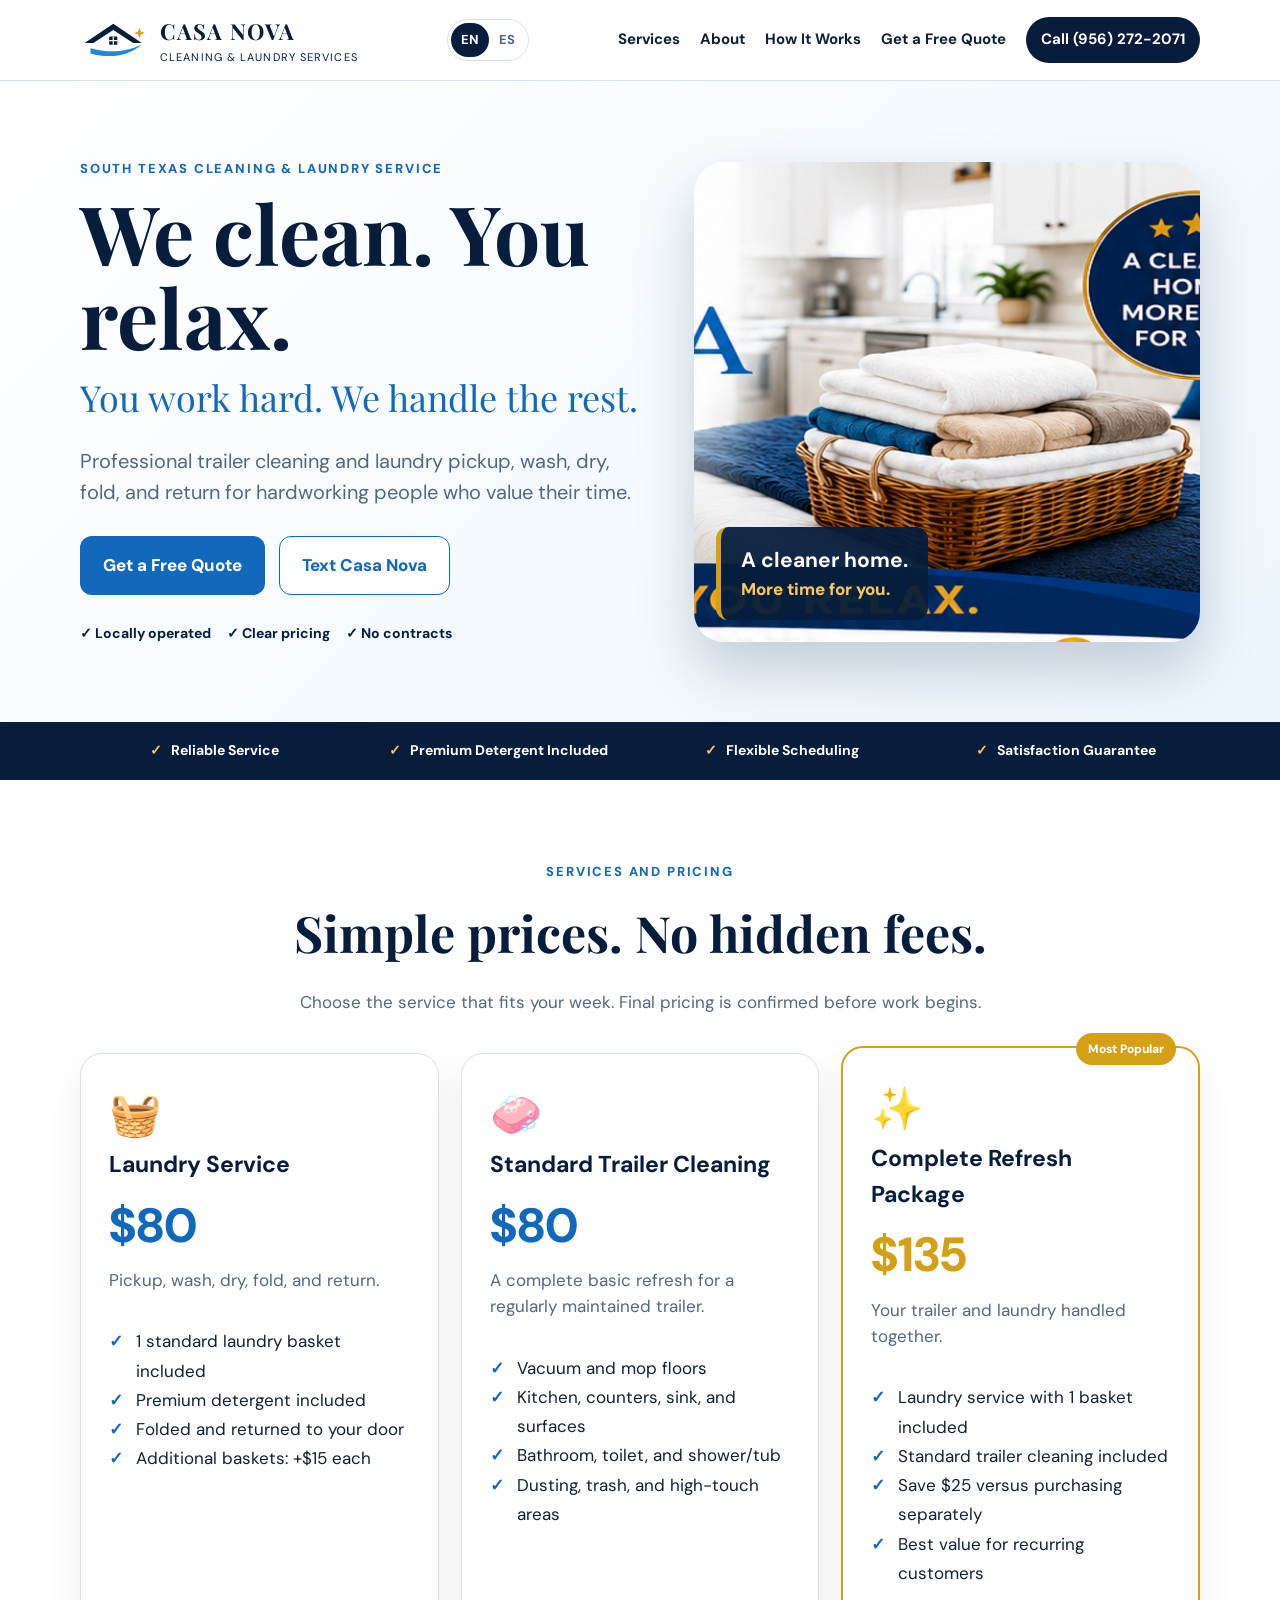
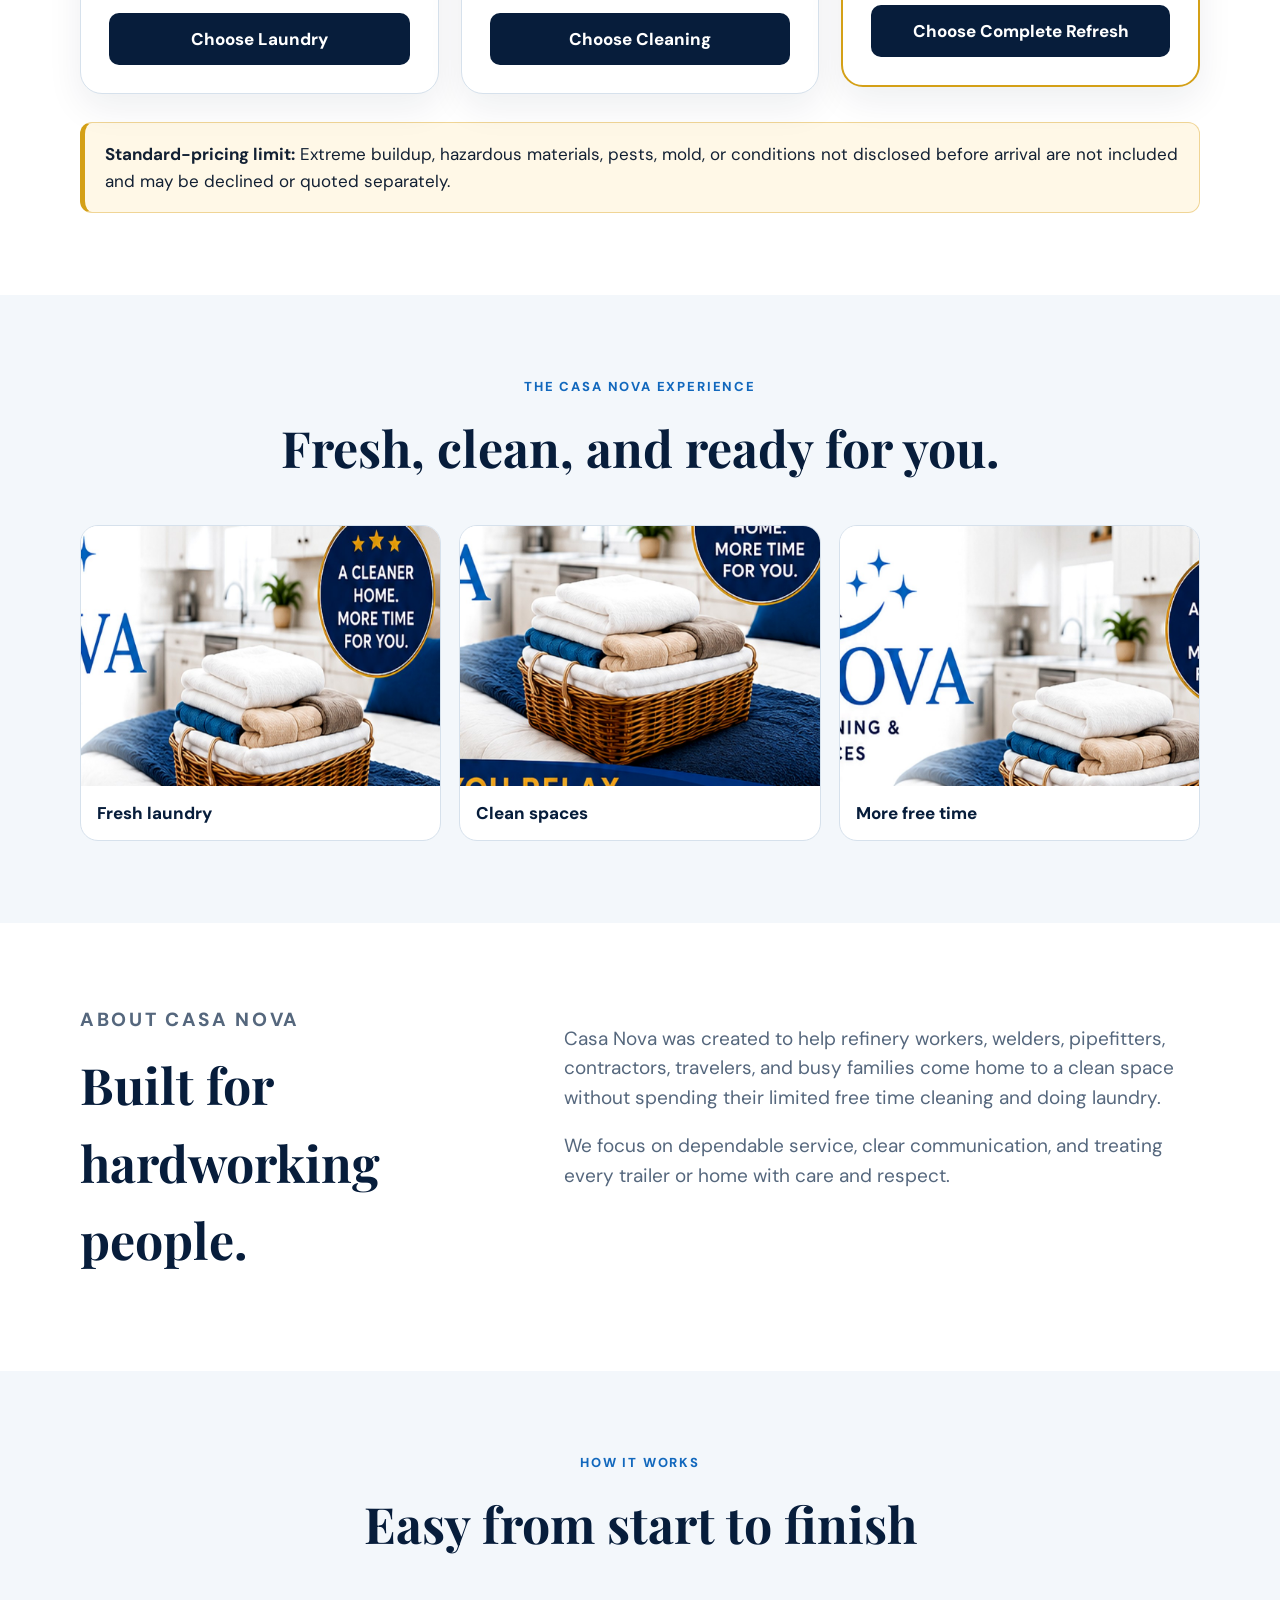
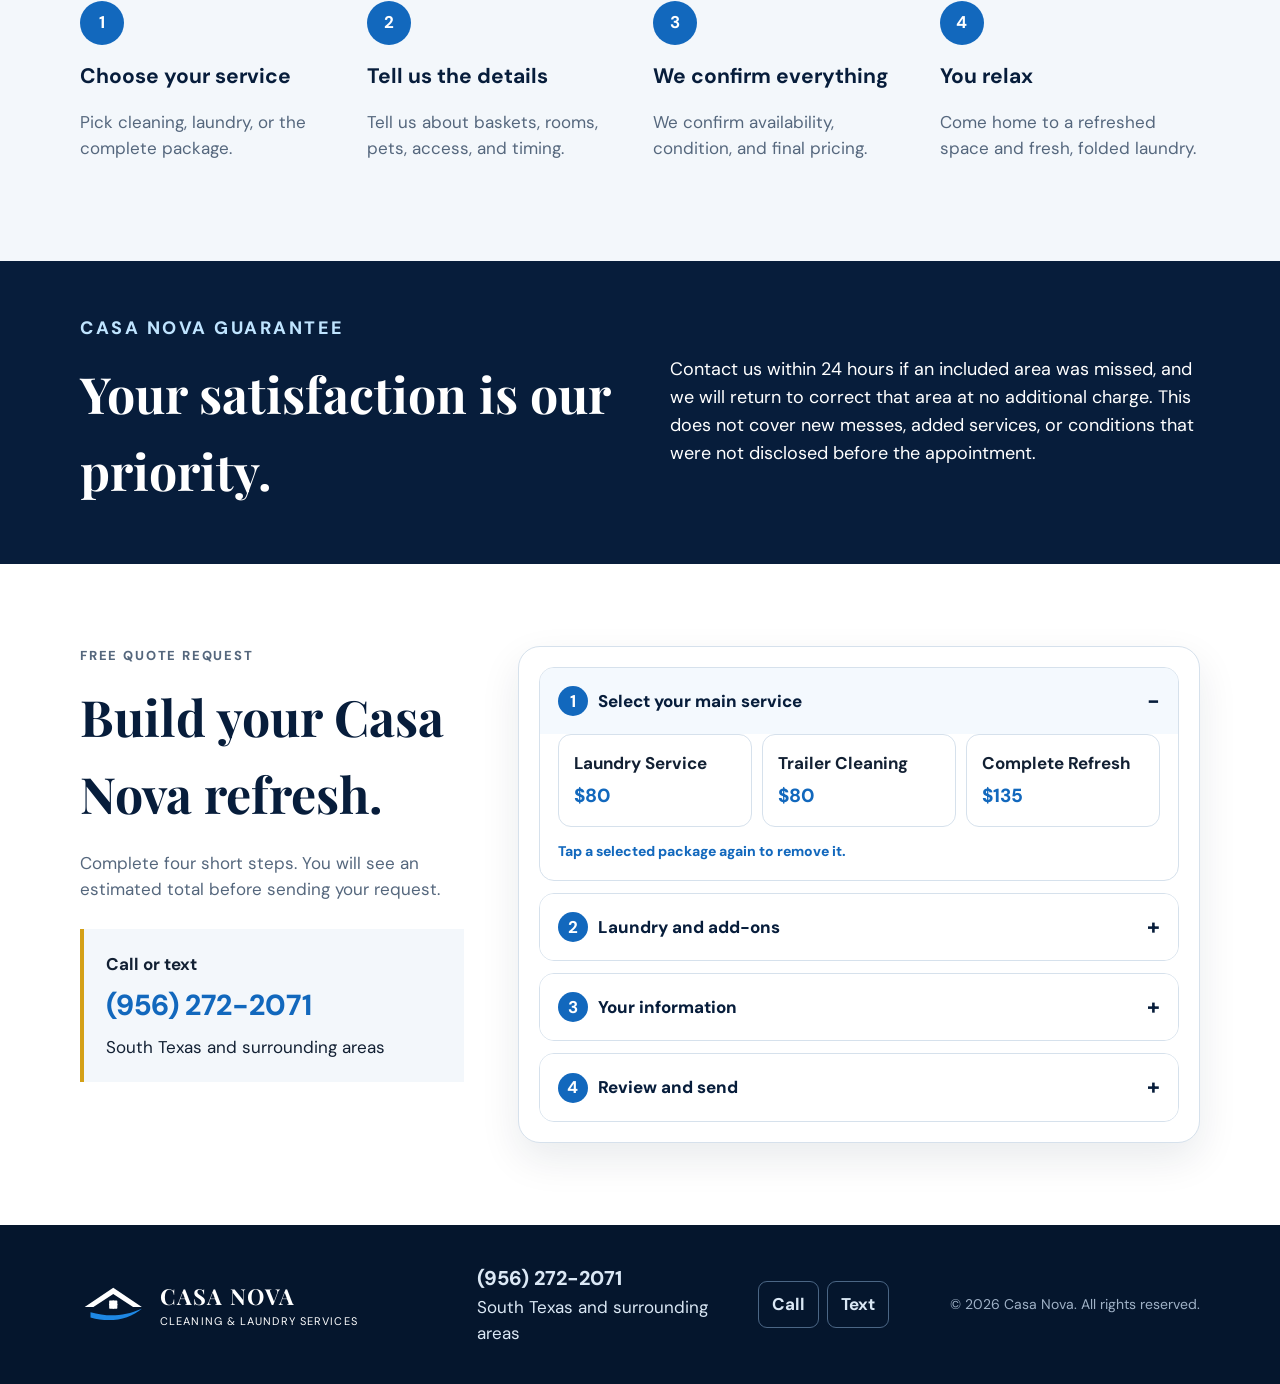
==== commit 5acad3d0: "Add files via upload" ====
--- a/index.html
+++ b/index.html
@@ -3,11 +3,11 @@
 <head>
   <meta charset="UTF-8">
   <meta name="viewport" content="width=device-width, initial-scale=1.0">
-  <meta name="description" content="Casa Nova provides professional trailer cleaning and laundry pickup, wash, dry, fold, and return services in South Texas.">
+  <meta name="description" content="Casa Nova provides professional trailer cleaning and laundry pickup, washing, drying, folding, and return services in South Texas.">
   <title>Casa Nova | Cleaning & Laundry Services</title>
   <link rel="preconnect" href="https://fonts.googleapis.com">
   <link rel="preconnect" href="https://fonts.gstatic.com" crossorigin>
-  <link href="https://fonts.googleapis.com/css2?family=DM+Sans:wght@400;500;600;700&family=Playfair+Display:wght@600;700&display=swap" rel="stylesheet">
+  <link href="https://fonts.googleapis.com/css2?family=DM+Sans:wght@400;500;600;700;800&family=Playfair+Display:wght@600;700&display=swap" rel="stylesheet">
   <link rel="stylesheet" href="styles.css">
 </head>
 <body>
@@ -37,8 +37,9 @@
 
       <nav class="nav-links">
         <a href="#services" data-en="Services" data-es="Servicios">Services</a>
+        <a href="#about" data-en="About" data-es="Nosotros">About</a>
         <a href="#how" data-en="How It Works" data-es="Cómo Funciona">How It Works</a>
-        <a href="#book" data-en="Request Service" data-es="Solicitar Servicio">Request Service</a>
+        <a href="#book" data-en="Get a Free Quote" data-es="Cotización Gratis">Get a Free Quote</a>
         <a class="nav-call" href="tel:+19562722071" data-en="Call (956) 272-2071" data-es="Llame al (956) 272-2071">Call (956) 272-2071</a>
       </nav>
     </div>
@@ -48,22 +49,23 @@
     <section class="hero">
       <div class="container hero-grid">
         <div class="hero-copy">
-          <p class="eyebrow" data-en="Professional cleaning & laundry service" data-es="Servicio profesional de limpieza y lavandería">Professional cleaning & laundry service</p>
-          <h1 data-en="Come home to clean." data-es="Regrese a un hogar limpio.">Come home to clean.</h1>
+          <p class="eyebrow" data-en="South Texas cleaning & laundry service" data-es="Servicio de limpieza y lavandería en el sur de Texas">South Texas cleaning & laundry service</p>
+          <h1 data-en="We clean. You relax." data-es="Nosotros limpiamos. Usted se relaja.">We clean. You relax.</h1>
           <p class="hero-tagline" data-en="You work hard. We handle the rest." data-es="Usted trabaja duro. Nosotros nos encargamos del resto.">You work hard. We handle the rest.</p>
-          <p class="hero-text" data-en="Trailer cleaning and laundry pickup, washing, drying, folding, and return for busy workers, travelers, and families in South Texas." data-es="Limpieza de tráiler y servicio de recolección, lavado, secado, doblado y entrega de ropa para trabajadores, viajeros y familias del sur de Texas.">
-            Trailer cleaning and laundry pickup, washing, drying, folding, and return for busy workers, travelers, and families in South Texas.
+          <p class="hero-text" data-en="Professional trailer cleaning and laundry pickup, wash, dry, fold, and return for hardworking people who value their time." data-es="Limpieza profesional de tráiler y servicio de recolección, lavado, secado, doblado y entrega de ropa para personas trabajadoras que valoran su tiempo.">
+            Professional trailer cleaning and laundry pickup, wash, dry, fold, and return for hardworking people who value their time.
           </p>
           <div class="hero-actions">
-            <a class="btn btn-primary" href="#book" data-en="Request an Appointment" data-es="Solicitar una Cita">Request an Appointment</a>
+            <a class="btn btn-primary" href="#book" data-en="Get a Free Quote" data-es="Solicitar Cotización Gratis">Get a Free Quote</a>
             <a class="btn btn-secondary" href="sms:+19562722071?&body=Hi%20Casa%20Nova!%20I%27m%20interested%20in%20your%20services." data-en="Text Casa Nova" data-es="Enviar Mensaje">Text Casa Nova</a>
           </div>
           <div class="trust-row">
-            <span data-en="✓ Reliable service" data-es="✓ Servicio confiable">✓ Reliable service</span>
+            <span data-en="✓ Locally operated" data-es="✓ Operado localmente">✓ Locally operated</span>
             <span data-en="✓ Clear pricing" data-es="✓ Precios claros">✓ Clear pricing</span>
-            <span data-en="✓ Detergent included" data-es="✓ Detergente incluido">✓ Detergent included</span>
+            <span data-en="✓ No contracts" data-es="✓ Sin contratos">✓ No contracts</span>
           </div>
         </div>
+
         <div class="hero-photo-wrap">
           <img src="hero-casa-nova.jpg" alt="Fresh folded towels in a clean bedroom">
           <div class="hero-photo-badge">
@@ -74,60 +76,104 @@
       </div>
     </section>
 
+    <section class="trust-strip">
+      <div class="container trust-grid">
+        <div><b>✓</b><span data-en="Reliable Service" data-es="Servicio Confiable">Reliable Service</span></div>
+        <div><b>✓</b><span data-en="Premium Detergent Included" data-es="Detergente Premium Incluido">Premium Detergent Included</span></div>
+        <div><b>✓</b><span data-en="Flexible Scheduling" data-es="Horarios Flexibles">Flexible Scheduling</span></div>
+        <div><b>✓</b><span data-en="Satisfaction Guarantee" data-es="Garantía de Satisfacción">Satisfaction Guarantee</span></div>
+      </div>
+    </section>
+
     <section id="services" class="section">
       <div class="container">
         <div class="section-heading">
           <p class="eyebrow" data-en="Services and pricing" data-es="Servicios y precios">Services and pricing</p>
-          <h2 data-en="Simple prices. Clear limits." data-es="Precios sencillos. Límites claros.">Simple prices. Clear limits.</h2>
-          <p data-en="Every final price is confirmed before work begins." data-es="El precio final se confirma antes de comenzar el trabajo.">Every final price is confirmed before work begins.</p>
+          <h2 data-en="Simple prices. No hidden fees." data-es="Precios sencillos. Sin cargos ocultos.">Simple prices. No hidden fees.</h2>
+          <p data-en="Choose the service that fits your week. Final pricing is confirmed before work begins." data-es="Elija el servicio que mejor se adapte a su semana. El precio final se confirma antes de comenzar el trabajo.">Choose the service that fits your week. Final pricing is confirmed before work begins.</p>
         </div>
 
         <div class="cards">
           <article class="service-card">
-            <div class="icon">🧺</div>
+            <div class="service-icon">🧺</div>
             <h3 data-en="Laundry Service" data-es="Servicio de Lavandería">Laundry Service</h3>
             <p class="price">$80</p>
-            <ul>
-              <li data-en="Pickup, wash, dry, fold, and return" data-es="Recolección, lavado, secado, doblado y entrega">Pickup, wash, dry, fold, and return</li>
+            <p class="card-sub" data-en="Pickup, wash, dry, fold, and return." data-es="Recolección, lavado, secado, doblado y entrega.">Pickup, wash, dry, fold, and return.</p>
+            <ul class="check-list">
+              <li data-en="1 standard laundry basket included" data-es="1 canasta estándar incluida">1 standard laundry basket included</li>
               <li data-en="Premium detergent included" data-es="Detergente premium incluido">Premium detergent included</li>
-              <li data-en="Includes 1 standard laundry basket" data-es="Incluye 1 canasta estándar de ropa">Includes 1 standard laundry basket</li>
-              <li data-en="Each additional basket: +$15" data-es="Cada canasta adicional: +$15">Each additional basket: +$15</li>
+              <li data-en="Folded and returned to your door" data-es="Doblada y entregada en su puerta">Folded and returned to your door</li>
+              <li data-en="Additional baskets: +$15 each" data-es="Canastas adicionales: +$15 cada una">Additional baskets: +$15 each</li>
             </ul>
             <button class="select-service" type="button" data-service="laundry" data-en="Choose Laundry" data-es="Elegir Lavandería">Choose Laundry</button>
           </article>
 
           <article class="service-card">
-            <div class="icon">🧼</div>
+            <div class="service-icon">🧼</div>
             <h3 data-en="Standard Trailer Cleaning" data-es="Limpieza Estándar de Tráiler">Standard Trailer Cleaning</h3>
             <p class="price">$80</p>
-            <ul>
+            <p class="card-sub" data-en="A complete basic refresh for a regularly maintained trailer." data-es="Una limpieza básica completa para un tráiler con mantenimiento regular.">A complete basic refresh for a regularly maintained trailer.</p>
+            <ul class="check-list">
               <li data-en="Vacuum and mop floors" data-es="Aspirar y trapear pisos">Vacuum and mop floors</li>
               <li data-en="Kitchen, counters, sink, and surfaces" data-es="Cocina, mostradores, fregadero y superficies">Kitchen, counters, sink, and surfaces</li>
               <li data-en="Bathroom, toilet, and shower/tub" data-es="Baño, inodoro y regadera/tina">Bathroom, toilet, and shower/tub</li>
-              <li data-en="For regularly maintained trailers" data-es="Para tráileres con mantenimiento regular">For regularly maintained trailers</li>
+              <li data-en="Dusting, trash, and high-touch areas" data-es="Polvo, basura y áreas de alto contacto">Dusting, trash, and high-touch areas</li>
             </ul>
             <button class="select-service" type="button" data-service="cleaning" data-en="Choose Cleaning" data-es="Elegir Limpieza">Choose Cleaning</button>
           </article>
 
           <article class="service-card featured">
             <div class="popular" data-en="Most Popular" data-es="Más Popular">Most Popular</div>
-            <div class="icon">✨</div>
+            <div class="service-icon">✨</div>
             <h3 data-en="Complete Refresh Package" data-es="Paquete Completo Casa Nova">Complete Refresh Package</h3>
             <p class="price">$135</p>
-            <ul>
+            <p class="card-sub" data-en="Your trailer and laundry handled together." data-es="Su tráiler y su ropa atendidos juntos.">Your trailer and laundry handled together.</p>
+            <ul class="check-list">
               <li data-en="Laundry service with 1 basket included" data-es="Lavandería con 1 canasta incluida">Laundry service with 1 basket included</li>
-              <li data-en="Standard trailer cleaning" data-es="Limpieza estándar de tráiler">Standard trailer cleaning</li>
+              <li data-en="Standard trailer cleaning included" data-es="Limpieza estándar de tráiler incluida">Standard trailer cleaning included</li>
               <li data-en="Save $25 versus purchasing separately" data-es="Ahorre $25 comparado con comprarlos por separado">Save $25 versus purchasing separately</li>
+              <li data-en="Best value for recurring customers" data-es="Mejor valor para clientes recurrentes">Best value for recurring customers</li>
             </ul>
             <button class="select-service" type="button" data-service="complete" data-en="Choose Complete Refresh" data-es="Elegir Paquete Completo">Choose Complete Refresh</button>
           </article>
         </div>
 
         <div class="service-note">
-          <strong data-en="Important:" data-es="Importante:">Important:</strong>
-          <span data-en="Extreme buildup, hazardous materials, pests, mold, or conditions not disclosed before arrival are not included in standard pricing and may be declined or quoted separately." data-es="La acumulación extrema, materiales peligrosos, plagas, moho o condiciones no informadas antes de la llegada no están incluidas en el precio estándar y pueden rechazarse o cotizarse por separado.">
-            Extreme buildup, hazardous materials, pests, mold, or conditions not disclosed before arrival are not included in standard pricing and may be declined or quoted separately.
+          <strong data-en="Standard-pricing limit:" data-es="Límite del precio estándar:">Standard-pricing limit:</strong>
+          <span data-en="Extreme buildup, hazardous materials, pests, mold, or conditions not disclosed before arrival are not included and may be declined or quoted separately." data-es="La acumulación extrema, materiales peligrosos, plagas, moho o condiciones no informadas antes de la llegada no están incluidas y pueden rechazarse o cotizarse por separado.">
+            Extreme buildup, hazardous materials, pests, mold, or conditions not disclosed before arrival are not included and may be declined or quoted separately.
           </span>
+        </div>
+      </div>
+    </section>
+
+    <section class="section section-alt visual-section">
+      <div class="container">
+        <div class="section-heading">
+          <p class="eyebrow" data-en="The Casa Nova experience" data-es="La experiencia Casa Nova">The Casa Nova experience</p>
+          <h2 data-en="Fresh, clean, and ready for you." data-es="Fresco, limpio y listo para usted.">Fresh, clean, and ready for you.</h2>
+        </div>
+        <div class="photo-grid">
+          <figure><img src="service-photo-1.jpg" alt="Fresh towels and laundry"><figcaption data-en="Fresh laundry" data-es="Ropa fresca">Fresh laundry</figcaption></figure>
+          <figure><img src="service-photo-2.jpg" alt="Clean bedroom and towels"><figcaption data-en="Clean spaces" data-es="Espacios limpios">Clean spaces</figcaption></figure>
+          <figure><img src="service-photo-3.jpg" alt="Organized folded towels"><figcaption data-en="More free time" data-es="Más tiempo libre">More free time</figcaption></figure>
+        </div>
+      </div>
+    </section>
+
+    <section id="about" class="section">
+      <div class="container about-grid">
+        <div>
+          <p class="eyebrow" data-en="About Casa Nova" data-es="Acerca de Casa Nova">About Casa Nova</p>
+          <h2 data-en="Built for hardworking people." data-es="Creado para personas trabajadoras.">Built for hardworking people.</h2>
+        </div>
+        <div>
+          <p data-en="Casa Nova was created to help refinery workers, welders, pipefitters, contractors, travelers, and busy families come home to a clean space without spending their limited free time cleaning and doing laundry." data-es="Casa Nova fue creado para ayudar a trabajadores de refinería, soldadores, pipefitters, contratistas, viajeros y familias ocupadas a regresar a un espacio limpio sin gastar su poco tiempo libre limpiando y lavando ropa.">
+            Casa Nova was created to help refinery workers, welders, pipefitters, contractors, travelers, and busy families come home to a clean space without spending their limited free time cleaning and doing laundry.
+          </p>
+          <p data-en="We focus on dependable service, clear communication, and treating every trailer or home with care and respect." data-es="Nos enfocamos en servicio confiable, comunicación clara y tratar cada tráiler u hogar con cuidado y respeto.">
+            We focus on dependable service, clear communication, and treating every trailer or home with care and respect.
+          </p>
         </div>
       </div>
     </section>
@@ -139,9 +185,9 @@
           <h2 data-en="Easy from start to finish" data-es="Fácil de principio a fin">Easy from start to finish</h2>
         </div>
         <div class="steps">
-          <div class="step"><b>1</b><h3 data-en="Choose your service" data-es="Elija su servicio">Choose your service</h3><p data-en="Select cleaning, laundry, or the complete package." data-es="Elija limpieza, lavandería o el paquete completo.">Select cleaning, laundry, or the complete package.</p></div>
-          <div class="step"><b>2</b><h3 data-en="Tell us the details" data-es="Comparta los detalles">Tell us the details</h3><p data-en="Tell us about baskets, bedrooms, bathrooms, pets, and access." data-es="Díganos sobre canastas, recámaras, baños, mascotas y acceso.">Tell us about baskets, bedrooms, bathrooms, pets, and access.</p></div>
-          <div class="step"><b>3</b><h3 data-en="We confirm the price" data-es="Confirmamos el precio">We confirm the price</h3><p data-en="Your appointment and final price are confirmed before service." data-es="Su cita y precio final se confirman antes del servicio.">Your appointment and final price are confirmed before service.</p></div>
+          <div class="step"><b>1</b><h3 data-en="Choose your service" data-es="Elija su servicio">Choose your service</h3><p data-en="Pick cleaning, laundry, or the complete package." data-es="Elija limpieza, lavandería o el paquete completo.">Pick cleaning, laundry, or the complete package.</p></div>
+          <div class="step"><b>2</b><h3 data-en="Tell us the details" data-es="Comparta los detalles">Tell us the details</h3><p data-en="Tell us about baskets, rooms, pets, access, and timing." data-es="Díganos sobre canastas, cuartos, mascotas, acceso y horario.">Tell us about baskets, rooms, pets, access, and timing.</p></div>
+          <div class="step"><b>3</b><h3 data-en="We confirm everything" data-es="Confirmamos todo">We confirm everything</h3><p data-en="We confirm availability, condition, and final pricing." data-es="Confirmamos disponibilidad, condición y precio final.">We confirm availability, condition, and final pricing.</p></div>
           <div class="step"><b>4</b><h3 data-en="You relax" data-es="Usted se relaja">You relax</h3><p data-en="Come home to a refreshed space and fresh, folded laundry." data-es="Regrese a un espacio renovado y ropa limpia y doblada.">Come home to a refreshed space and fresh, folded laundry.</p></div>
         </div>
       </div>
@@ -162,109 +208,137 @@
     <section id="book" class="section">
       <div class="container booking-grid">
         <div class="booking-copy">
-          <p class="eyebrow" data-en="Request service" data-es="Solicitar servicio">Request service</p>
+          <p class="eyebrow" data-en="Free quote request" data-es="Solicitud de cotización gratis">Free quote request</p>
           <h2 data-en="Build your Casa Nova refresh." data-es="Arme su servicio Casa Nova.">Build your Casa Nova refresh.</h2>
-          <p data-en="Choose a service and add-ons to see an estimated total. Sending the request opens a prewritten text message to Casa Nova." data-es="Elija un servicio y extras para ver un total estimado. Al enviar la solicitud se abrirá un mensaje de texto preparado para Casa Nova.">
-            Choose a service and add-ons to see an estimated total. Sending the request opens a prewritten text message to Casa Nova.
+          <p data-en="Complete four short steps. You will see an estimated total before sending your request." data-es="Complete cuatro pasos cortos. Verá un total estimado antes de enviar su solicitud.">
+            Complete four short steps. You will see an estimated total before sending your request.
           </p>
           <div class="contact-card">
             <strong data-en="Call or text" data-es="Llame o envíe mensaje">Call or text</strong>
             <a href="tel:+19562722071">(956) 272-2071</a>
-            <span data-en="Proudly serving South Texas and surrounding areas" data-es="Con orgullo sirviendo al sur de Texas y áreas cercanas">Proudly serving South Texas and surrounding areas</span>
+            <span data-en="South Texas and surrounding areas" data-es="Sur de Texas y áreas cercanas">South Texas and surrounding areas</span>
           </div>
         </div>
 
         <form id="bookingForm" class="booking-form">
-          <div class="form-section">
-            <h3 data-en="1. Select your main service" data-es="1. Elija su servicio principal">1. Select your main service</h3>
-            <div class="service-options">
-              <label class="choice-card">
-                <input type="radio" name="service" value="laundry" required>
-                <span><strong data-en="Laundry Service" data-es="Servicio de Lavandería">Laundry Service</strong><em>$80</em></span>
+          <section class="form-step open" data-step="1">
+            <button class="step-header" type="button">
+              <span><b>1</b><span data-en="Select your main service" data-es="Elija su servicio principal">Select your main service</span></span>
+              <i>−</i>
+            </button>
+            <div class="step-content">
+              <div class="service-options">
+                <label class="choice-card">
+                  <input type="radio" name="service" value="laundry">
+                  <span><strong data-en="Laundry Service" data-es="Servicio de Lavandería">Laundry Service</strong><em>$80</em></span>
+                </label>
+                <label class="choice-card">
+                  <input type="radio" name="service" value="cleaning">
+                  <span><strong data-en="Trailer Cleaning" data-es="Limpieza de Tráiler">Trailer Cleaning</strong><em>$80</em></span>
+                </label>
+                <label class="choice-card">
+                  <input type="radio" name="service" value="complete">
+                  <span><strong data-en="Complete Refresh" data-es="Paquete Completo">Complete Refresh</strong><em>$135</em></span>
+                </label>
+              </div>
+              <p class="helper strong-helper" data-en="Tap a selected package again to remove it." data-es="Toque nuevamente un paquete seleccionado para quitarlo.">Tap a selected package again to remove it.</p>
+            </div>
+          </section>
+
+          <section class="form-step" data-step="2">
+            <button class="step-header" type="button">
+              <span><b>2</b><span data-en="Laundry and add-ons" data-es="Lavandería y extras">Laundry and add-ons</span></span>
+              <i>+</i>
+            </button>
+            <div class="step-content">
+              <div id="basketSection">
+                <label>
+                  <span data-en="Total standard laundry baskets" data-es="Total de canastas estándar">Total standard laundry baskets</span>
+                  <input id="baskets" type="number" min="1" max="20" value="1">
+                </label>
+                <p class="helper" data-en="The first basket is included with Laundry or Complete Refresh. Each additional basket is $15." data-es="La primera canasta está incluida con Lavandería o Paquete Completo. Cada canasta adicional cuesta $15.">
+                  The first basket is included with Laundry or Complete Refresh. Each additional basket is $15.
+                </p>
+              </div>
+
+              <div class="addon-grid booking-addons">
+                <label class="addon"><input type="checkbox" value="bed" data-price="50"><span>🛏️ <strong data-en="Bed Refresh" data-es="Servicio de Cama">Bed Refresh</strong><em>$50</em></span></label>
+                <label class="addon"><input type="checkbox" value="fridge" data-price="50"><span>🧊 <strong data-en="Refrigerator Cleaning" data-es="Limpieza de Refrigerador">Refrigerator Cleaning</strong><em>$50</em></span></label>
+                <label class="addon"><input type="checkbox" value="microwave" data-price="20"><span>🍽️ <strong data-en="Microwave Cleaning" data-es="Limpieza de Microondas">Microwave Cleaning</strong><em>$20</em></span></label>
+                <label class="addon"><input type="checkbox" value="pet" data-price="25"><span>🐾 <strong data-en="Pet Hair Removal" data-es="Eliminación de Pelo de Mascota">Pet Hair Removal</strong><em>$25</em></span></label>
+                <label class="addon"><input type="checkbox" value="kitchen" data-price="25"><span>🍴 <strong data-en="Kitchen Organization" data-es="Organización de Cocina">Kitchen Organization</strong><em>$25</em></span></label>
+                <label class="addon deep-addon"><input id="deepClean" type="checkbox" value="deep" data-price="80"><span>💫 <strong data-en="Deep Clean Upgrade" data-es="Limpieza Profunda">Deep Clean Upgrade</strong><em>$80</em></span></label>
+              </div>
+              <p class="helper" data-en="Deep Clean includes Bed Refresh, refrigerator cleaning, microwave cleaning, and extra detailing." data-es="La Limpieza Profunda incluye Servicio de Cama, limpieza de refrigerador, limpieza de microondas y detallado adicional.">
+                Deep Clean includes Bed Refresh, refrigerator cleaning, microwave cleaning, and extra detailing.
+              </p>
+            </div>
+          </section>
+
+          <section class="form-step" data-step="3">
+            <button class="step-header" type="button">
+              <span><b>3</b><span data-en="Your information" data-es="Su información">Your information</span></span>
+              <i>+</i>
+            </button>
+            <div class="step-content">
+              <label><span data-en="Name" data-es="Nombre">Name</span><input id="name" type="text" required placeholder="Your name"></label>
+              <label><span data-en="Phone" data-es="Teléfono">Phone</span><input id="phone" type="tel" required placeholder="Your phone number"></label>
+              <label><span data-en="Address or RV park" data-es="Dirección o parque de RV">Address or RV park</span><input id="address" type="text" placeholder="Service location"></label>
+              <div class="form-row">
+                <label><span data-en="Bedrooms" data-es="Recámaras">Bedrooms</span><input id="bedrooms" type="number" min="0" value="1"></label>
+                <label><span data-en="Bathrooms" data-es="Baños">Bathrooms</span><input id="bathrooms" type="number" min="0" step="0.5" value="1"></label>
+              </div>
+              <div class="form-row">
+                <label><span data-en="Pets?" data-es="¿Mascotas?">Pets?</span>
+                  <select id="pets"><option value="No">No</option><option value="Yes">Yes</option></select>
+                </label>
+                <label><span data-en="Preferred date" data-es="Fecha preferida">Preferred date</span><input id="date" type="date"></label>
+              </div>
+              <label><span data-en="Detergent preference" data-es="Preferencia de detergente">Detergent preference</span>
+                <select id="detergent">
+                  <option value="No preference" data-en="No preference" data-es="Sin preferencia">No preference</option>
+                  <option value="Tide">Tide</option>
+                  <option value="Gain">Gain</option>
+                  <option value="Arm & Hammer">Arm & Hammer</option>
+                  <option value="Free & Clear">Free & Clear</option>
+                </select>
               </label>
-              <label class="choice-card">
-                <input type="radio" name="service" value="cleaning">
-                <span><strong data-en="Trailer Cleaning" data-es="Limpieza de Tráiler">Trailer Cleaning</strong><em>$80</em></span>
-              </label>
-              <label class="choice-card">
-                <input type="radio" name="service" value="complete">
-                <span><strong data-en="Complete Refresh" data-es="Paquete Completo">Complete Refresh</strong><em>$135</em></span>
-              </label>
+              <label><span data-en="Notes" data-es="Notas">Notes</span><textarea id="notes" rows="4" placeholder="Access instructions, condition, timing, or special requests"></textarea></label>
             </div>
-          </div>
-
-          <div class="form-section" id="basketSection">
-            <h3 data-en="2. Laundry baskets" data-es="2. Canastas de ropa">2. Laundry baskets</h3>
-            <label>
-              <span data-en="Total number of standard baskets" data-es="Número total de canastas estándar">Total number of standard baskets</span>
-              <input id="baskets" type="number" min="1" max="20" value="1">
-            </label>
-            <p class="helper" data-en="The first basket is included with Laundry or Complete Refresh. Each additional basket is $15." data-es="La primera canasta está incluida con Lavandería o Paquete Completo. Cada canasta adicional cuesta $15.">
-              The first basket is included with Laundry or Complete Refresh. Each additional basket is $15.
-            </p>
-          </div>
-
-          <div class="form-section">
-            <h3 data-en="3. Choose add-ons" data-es="3. Elija servicios adicionales">3. Choose add-ons</h3>
-            <div class="addon-grid booking-addons">
-              <label class="addon"><input type="checkbox" value="bed" data-price="50"><span>🛏️ <strong data-en="Bed Refresh" data-es="Servicio de Cama">Bed Refresh</strong><em>$50</em></span></label>
-              <label class="addon"><input type="checkbox" value="fridge" data-price="50"><span>🧊 <strong data-en="Refrigerator Cleaning" data-es="Limpieza de Refrigerador">Refrigerator Cleaning</strong><em>$50</em></span></label>
-              <label class="addon"><input type="checkbox" value="microwave" data-price="20"><span>🍽️ <strong data-en="Microwave Cleaning" data-es="Limpieza de Microondas">Microwave Cleaning</strong><em>$20</em></span></label>
-              <label class="addon"><input type="checkbox" value="pet" data-price="25"><span>🐾 <strong data-en="Pet Hair Removal" data-es="Eliminación de Pelo de Mascota">Pet Hair Removal</strong><em>$25</em></span></label>
-              <label class="addon"><input type="checkbox" value="kitchen" data-price="25"><span>🍴 <strong data-en="Kitchen Organization" data-es="Organización de Cocina">Kitchen Organization</strong><em>$25</em></span></label>
-              <label class="addon deep-addon"><input id="deepClean" type="checkbox" value="deep" data-price="80"><span>💫 <strong data-en="Deep Clean Upgrade" data-es="Limpieza Profunda">Deep Clean Upgrade</strong><em>$80</em></span></label>
+          </section>
+
+          <section class="form-step" data-step="4">
+            <button class="step-header" type="button">
+              <span><b>4</b><span data-en="Review and send" data-es="Revisar y enviar">Review and send</span></span>
+              <i>+</i>
+            </button>
+            <div class="step-content">
+              <div class="estimate-box" aria-live="polite">
+                <span data-en="Estimated total" data-es="Total estimado">Estimated total</span>
+                <strong id="estimatedTotal">$0</strong>
+                <small data-en="Final pricing is confirmed after Casa Nova reviews the request and service condition." data-es="El precio final se confirma después de que Casa Nova revise la solicitud y la condición del servicio.">
+                  Final pricing is confirmed after Casa Nova reviews the request and service condition.
+                </small>
+              </div>
+
+              <button class="btn btn-primary full" type="submit" data-en="Request an Appointment" data-es="Solicitar una Cita">Request an Appointment</button>
+              <p class="confirmation-note" data-en="This request does not confirm an appointment. Casa Nova must respond and confirm availability, condition, and final pricing." data-es="Esta solicitud no confirma una cita. Casa Nova debe responder y confirmar disponibilidad, condición y precio final.">
+                This request does not confirm an appointment. Casa Nova must respond and confirm availability, condition, and final pricing.
+              </p>
+              <p class="form-note" data-en="No information is stored on this website. Your phone opens a text message containing the details you entered." data-es="Este sitio no guarda su información. Su teléfono abrirá un mensaje de texto con los datos que ingresó.">
+                No information is stored on this website. Your phone opens a text message containing the details you entered.
+              </p>
             </div>
-            <p class="helper" data-en="Deep Clean includes Bed Refresh, refrigerator cleaning, microwave cleaning, and extra detailing. Those three individual add-ons will be turned off when Deep Clean is selected." data-es="La Limpieza Profunda incluye Servicio de Cama, limpieza de refrigerador, limpieza de microondas y detallado adicional. Esos tres extras individuales se desactivarán al elegir Limpieza Profunda.">
-              Deep Clean includes Bed Refresh, refrigerator cleaning, microwave cleaning, and extra detailing. Those three individual add-ons will be turned off when Deep Clean is selected.
-            </p>
-          </div>
-
-          <div class="estimate-box" aria-live="polite">
-            <span data-en="Estimated total" data-es="Total estimado">Estimated total</span>
-            <strong id="estimatedTotal">$0</strong>
-            <small data-en="Final pricing is confirmed after Casa Nova reviews the request and condition of the service area." data-es="El precio final se confirma después de que Casa Nova revise la solicitud y la condición del área de servicio.">
-              Final pricing is confirmed after Casa Nova reviews the request and condition of the service area.
-            </small>
-          </div>
-
-          <div class="form-section">
-            <h3 data-en="4. Your information" data-es="4. Su información">4. Your information</h3>
-            <label><span data-en="Name" data-es="Nombre">Name</span><input id="name" type="text" required placeholder="Your name"></label>
-            <label><span data-en="Phone" data-es="Teléfono">Phone</span><input id="phone" type="tel" required placeholder="Your phone number"></label>
-            <label><span data-en="Address or RV park" data-es="Dirección o parque de RV">Address or RV park</span><input id="address" type="text" placeholder="Service location"></label>
-            <div class="form-row">
-              <label><span data-en="Bedrooms" data-es="Recámaras">Bedrooms</span><input id="bedrooms" type="number" min="0" value="1"></label>
-              <label><span data-en="Bathrooms" data-es="Baños">Bathrooms</span><input id="bathrooms" type="number" min="0" step="0.5" value="1"></label>
-            </div>
-            <div class="form-row">
-              <label><span data-en="Pets?" data-es="¿Mascotas?">Pets?</span>
-                <select id="pets"><option value="No">No</option><option value="Yes">Yes</option></select>
-              </label>
-              <label><span data-en="Preferred date" data-es="Fecha preferida">Preferred date</span><input id="date" type="date"></label>
-            </div>
-            <label><span data-en="Detergent preference" data-es="Preferencia de detergente">Detergent preference</span>
-              <select id="detergent">
-                <option value="No preference" data-en="No preference" data-es="Sin preferencia">No preference</option>
-                <option value="Tide">Tide</option>
-                <option value="Gain">Gain</option>
-                <option value="Arm & Hammer">Arm & Hammer</option>
-                <option value="Free & Clear">Free & Clear</option>
-              </select>
-            </label>
-            <label><span data-en="Notes" data-es="Notas">Notes</span><textarea id="notes" rows="4" placeholder="Access instructions, condition, timing, or special requests"></textarea></label>
-          </div>
-
-          <button class="btn btn-primary full" type="submit" data-en="Request an Appointment" data-es="Solicitar una Cita">Request an Appointment</button>
-          <p class="confirmation-note" data-en="This request does not confirm an appointment. Casa Nova must respond and confirm availability, condition, and final pricing." data-es="Esta solicitud no confirma una cita. Casa Nova debe responder y confirmar disponibilidad, condición y precio final.">
-            This request does not confirm an appointment. Casa Nova must respond and confirm availability, condition, and final pricing.
-          </p>
-          <p class="form-note" data-en="No information is stored on this website. Your phone opens a text message containing the details you entered." data-es="Este sitio no guarda su información. Su teléfono abrirá un mensaje de texto con los datos que ingresó.">
-            No information is stored on this website. Your phone opens a text message containing the details you entered.
-          </p>
+          </section>
         </form>
       </div>
     </section>
   </main>
+
+  <div class="sticky-contact" aria-label="Quick contact">
+    <a href="tel:+19562722071">📞 <span data-en="Call Now" data-es="Llamar">Call Now</span></a>
+    <a href="sms:+19562722071?&body=Hi%20Casa%20Nova!">💬 <span data-en="Text Us" data-es="Mensaje">Text Us</span></a>
+  </div>
 
   <footer>
     <div class="container footer-grid">
@@ -291,4 +365,4 @@
 
   <script src="script.js"></script>
 </body>
-</html>
+</html>
--- a/styles.css
+++ b/styles.css
@@ -1,6 +1,6 @@
 :root{
   --navy:#071d3b;--blue:#1268bd;--sky:#5ab4e6;--gold:#d4a017;--ink:#122033;
-  --muted:#55677d;--paper:#fff;--soft:#f3f7fb;--border:#d6e1ec;--danger:#9a3412;
+  --muted:#55677d;--paper:#fff;--soft:#f3f7fb;--border:#d6e1ec;
 }
 *{box-sizing:border-box}
 html{scroll-behavior:smooth}
@@ -30,7 +30,7 @@
 .eyebrow{text-transform:uppercase;color:var(--blue);font-weight:800;letter-spacing:.14em;font-size:13px;margin:0 0 12px}
 .eyebrow.light{color:#bfe4ff}
 h1,h2,h3{margin-top:0;color:var(--navy)}
-h1{font-family:"Playfair Display",serif;font-size:clamp(48px,6.4vw,78px);line-height:1.02;margin-bottom:12px}
+h1{font-family:"Playfair Display",serif;font-size:clamp(50px,6.6vw,82px);line-height:1.02;margin-bottom:12px}
 .hero-tagline{font-family:"Playfair Display",serif;color:var(--blue);font-size:clamp(25px,3vw,36px);margin:0 0 18px}
 .hero-text{font-size:20px;color:var(--muted);max-width:680px}
 .hero-actions{display:flex;gap:14px;margin:28px 0}
@@ -39,30 +39,45 @@
 .btn-primary:hover{background:#0b58a3}
 .btn-secondary{border-color:var(--blue);color:var(--blue);background:#fff}
 .trust-row{display:flex;flex-wrap:wrap;gap:16px;color:var(--navy);font-weight:700;font-size:14px}
-
 .hero-photo-wrap{position:relative;border-radius:30px;overflow:hidden;min-height:480px;box-shadow:0 28px 60px rgba(7,29,59,.2)}
 .hero-photo-wrap img{width:100%;height:100%;min-height:480px;object-fit:cover;display:block}
 .hero-photo-badge{position:absolute;left:22px;bottom:22px;background:rgba(7,29,59,.94);color:#fff;border-left:5px solid var(--gold);padding:17px 20px;border-radius:12px;display:flex;flex-direction:column}
 .hero-photo-badge strong{font-size:21px}.hero-photo-badge span{color:#f7c85c;font-weight:800}
 
+.trust-strip{background:var(--navy);color:#fff;padding:18px 0}
+.trust-grid{display:grid;grid-template-columns:repeat(4,1fr);gap:16px}
+.trust-grid div{display:flex;align-items:center;gap:9px;justify-content:center;font-weight:700;font-size:14px}
+.trust-grid b{color:#f7c85c}
+
 .section{padding:82px 0}
 .section-alt{background:var(--soft)}
 .section-heading{text-align:center;max-width:760px;margin:0 auto 38px}
-.section-heading h2,.booking-grid h2,.guarantee h2{font-family:"Playfair Display",serif;font-size:clamp(34px,4vw,50px);margin-bottom:10px}
+.section-heading h2,.booking-grid h2,.guarantee h2,.about-grid h2{font-family:"Playfair Display",serif;font-size:clamp(34px,4vw,50px);margin-bottom:10px}
 .section-heading>p:last-child{color:var(--muted)}
 
 .cards{display:grid;grid-template-columns:repeat(3,1fr);gap:22px}
 .service-card{border:1px solid var(--border);border-radius:22px;padding:28px;background:#fff;position:relative;display:flex;flex-direction:column;box-shadow:0 14px 36px rgba(7,29,59,.07)}
 .service-card.featured{border:2px solid var(--gold);transform:translateY(-7px)}
 .popular{position:absolute;top:-15px;right:22px;background:var(--gold);color:#fff;padding:7px 12px;border-radius:999px;font-size:12px;font-weight:800}
-.icon{font-size:42px}
+.service-icon{font-size:42px}
 .service-card h3{font-size:23px;margin-bottom:0}
-.price{font-size:48px;font-weight:800;color:var(--blue);margin:6px 0 12px}
+.price{font-size:48px;font-weight:800;color:var(--blue);margin:6px 0 4px}
 .service-card.featured .price{color:var(--gold)}
-ul{padding-left:20px;line-height:1.75}
+.card-sub{color:var(--muted);margin-top:0}
+.check-list{list-style:none;padding:0;line-height:1.72}
+.check-list li{position:relative;padding-left:27px}
+.check-list li:before{content:"✓";position:absolute;left:0;color:var(--blue);font-weight:900}
 .select-service{margin-top:auto;border:0;border-radius:10px;padding:13px;background:var(--navy);color:#fff;font-weight:800;cursor:pointer}
 .select-service:hover{background:var(--blue)}
 .service-note{margin-top:28px;background:#fff8e7;border:1px solid #f0d596;border-left:5px solid var(--gold);padding:18px 20px;border-radius:12px}
+
+.photo-grid{display:grid;grid-template-columns:repeat(3,1fr);gap:18px}
+.photo-grid figure{margin:0;background:#fff;border-radius:18px;overflow:hidden;border:1px solid var(--border)}
+.photo-grid img{width:100%;height:260px;object-fit:cover;display:block}
+.photo-grid figcaption{padding:14px 16px;font-weight:800;color:var(--navy)}
+
+.about-grid{display:grid;grid-template-columns:.8fr 1.2fr;gap:60px;align-items:start}
+.about-grid p{color:var(--muted);font-size:19px}
 
 .steps{display:grid;grid-template-columns:repeat(4,1fr);gap:26px}
 .step b{display:inline-grid;place-items:center;width:44px;height:44px;border-radius:50%;background:var(--blue);color:#fff;margin-bottom:15px}
@@ -77,9 +92,15 @@
 .contact-card{margin-top:26px;padding:22px;border-left:4px solid var(--gold);background:var(--soft);display:flex;flex-direction:column;gap:6px}
 .contact-card a{font-size:29px;color:var(--blue);font-weight:800}
 
-.booking-form{display:grid;gap:20px;padding:28px;border:1px solid var(--border);border-radius:22px;background:#fff;box-shadow:0 16px 40px rgba(7,29,59,.09)}
-.form-section{display:grid;gap:14px;padding-bottom:20px;border-bottom:1px solid var(--border)}
-.form-section h3{margin:0;font-size:21px}
+.booking-form{display:grid;gap:12px;padding:20px;border:1px solid var(--border);border-radius:22px;background:#fff;box-shadow:0 16px 40px rgba(7,29,59,.09)}
+.form-step{border:1px solid var(--border);border-radius:15px;overflow:hidden}
+.step-header{width:100%;display:flex;align-items:center;justify-content:space-between;border:0;background:#fff;padding:16px 18px;color:var(--navy);font-weight:800;cursor:pointer;text-align:left}
+.step-header>span{display:flex;align-items:center;gap:10px}
+.step-header b{display:grid;place-items:center;width:30px;height:30px;border-radius:50%;background:var(--blue);color:#fff}
+.step-header i{font-style:normal;font-size:22px}
+.step-content{display:none;padding:0 18px 18px}
+.form-step.open .step-content{display:grid;gap:14px}
+.form-step.open .step-header{background:#f4f9fe}
 .service-options{display:grid;grid-template-columns:repeat(3,1fr);gap:10px}
 .choice-card input,.addon input{position:absolute;opacity:0}
 .choice-card span{display:flex;flex-direction:column;gap:5px;height:100%;border:1px solid var(--border);border-radius:13px;padding:15px;cursor:pointer;background:#fff}
@@ -91,18 +112,19 @@
 .addon input:checked+span{border-color:var(--blue);box-shadow:0 0 0 3px rgba(18,104,189,.12);background:#f4faff}
 .addon input:disabled+span{opacity:.45;cursor:not-allowed}
 .addon em{font-style:normal;color:var(--blue);font-weight:800}
-
 label{display:grid;gap:7px;font-weight:700}
 input,select,textarea{width:100%;border:1px solid #c6d5e4;border-radius:10px;padding:13px 14px;background:#fff;color:var(--ink)}
 input:focus,select:focus,textarea:focus{outline:3px solid rgba(18,104,189,.15);border-color:var(--blue)}
 .form-row{display:grid;grid-template-columns:1fr 1fr;gap:14px}
 .helper{margin:0;color:var(--muted);font-size:14px}
+.strong-helper{font-weight:800;color:var(--blue)}
 .estimate-box{display:grid;gap:5px;background:var(--navy);color:#fff;border-radius:16px;padding:20px}
 .estimate-box>span{font-weight:700}.estimate-box strong{font-size:42px;color:#f7c85c}.estimate-box small{color:#c9d8e8}
 .full{width:100%}
 .confirmation-note{margin:0;padding:14px;background:#fff8e7;border-left:4px solid var(--gold);font-weight:700}
 .form-note{font-size:13px;color:var(--muted);margin:0}
 
+.sticky-contact{display:none}
 footer{background:#05162d;color:#dbe8f5;padding:38px 0}
 .footer-grid{display:grid;grid-template-columns:1.3fr .9fr auto 1fr;align-items:center;gap:24px}
 .footer-brand{color:#fff}
@@ -114,15 +136,16 @@
   .menu-btn{display:block}
   .nav-links{display:none;position:absolute;top:80px;left:0;right:0;padding:20px;background:#fff;border-bottom:1px solid var(--border);flex-direction:column;align-items:flex-start}
   .nav-links.open{display:flex}
-  .hero-grid,.booking-grid,.guarantee-grid{grid-template-columns:1fr}
+  .hero-grid,.booking-grid,.guarantee-grid,.about-grid{grid-template-columns:1fr}
   .hero-photo-wrap,.hero-photo-wrap img{min-height:360px}
   .cards{grid-template-columns:1fr}
   .service-card.featured{transform:none}
   .steps{grid-template-columns:1fr 1fr}
+  .trust-grid{grid-template-columns:1fr 1fr}
   .footer-grid{grid-template-columns:1fr 1fr}.footer-grid>p{text-align:left}
 }
 @media(max-width:620px){
-  body{font-size:16px}
+  body{font-size:16px;padding-bottom:66px}
   .container{width:min(100% - 24px,1120px)}
   .brand small{display:none}.brand strong{font-size:18px}.brand-mark{width:55px}
   .nav-wrap{min-height:70px}.nav-links{top:70px}
@@ -132,7 +155,15 @@
   .hero-photo-wrap,.hero-photo-wrap img{min-height:285px}
   .hero-photo-badge{left:14px;right:14px;bottom:14px}
   .section{padding:62px 0}
-  .service-options,.addon-grid,.steps,.form-row{grid-template-columns:1fr}
-  .booking-form{padding:18px}
+  .trust-grid,.photo-grid,.service-options,.addon-grid,.steps,.form-row{grid-template-columns:1fr}
+  .trust-grid div{justify-content:flex-start}
+  .photo-grid img{height:220px}
+  .booking-form{padding:10px}
+  .step-header{padding:14px}
+  .step-content{padding:0 14px 14px}
   .footer-grid{grid-template-columns:1fr}.footer-grid>p{text-align:left}
+  .sticky-contact{position:fixed;left:0;right:0;bottom:0;z-index:60;display:grid;grid-template-columns:1fr 1fr;background:#fff;border-top:1px solid var(--border);box-shadow:0 -8px 24px rgba(7,29,59,.12)}
+  .sticky-contact a{display:flex;align-items:center;justify-content:center;gap:7px;padding:14px 10px;font-weight:800;color:#fff}
+  .sticky-contact a:first-child{background:var(--navy)}
+  .sticky-contact a:last-child{background:var(--blue)}
 }
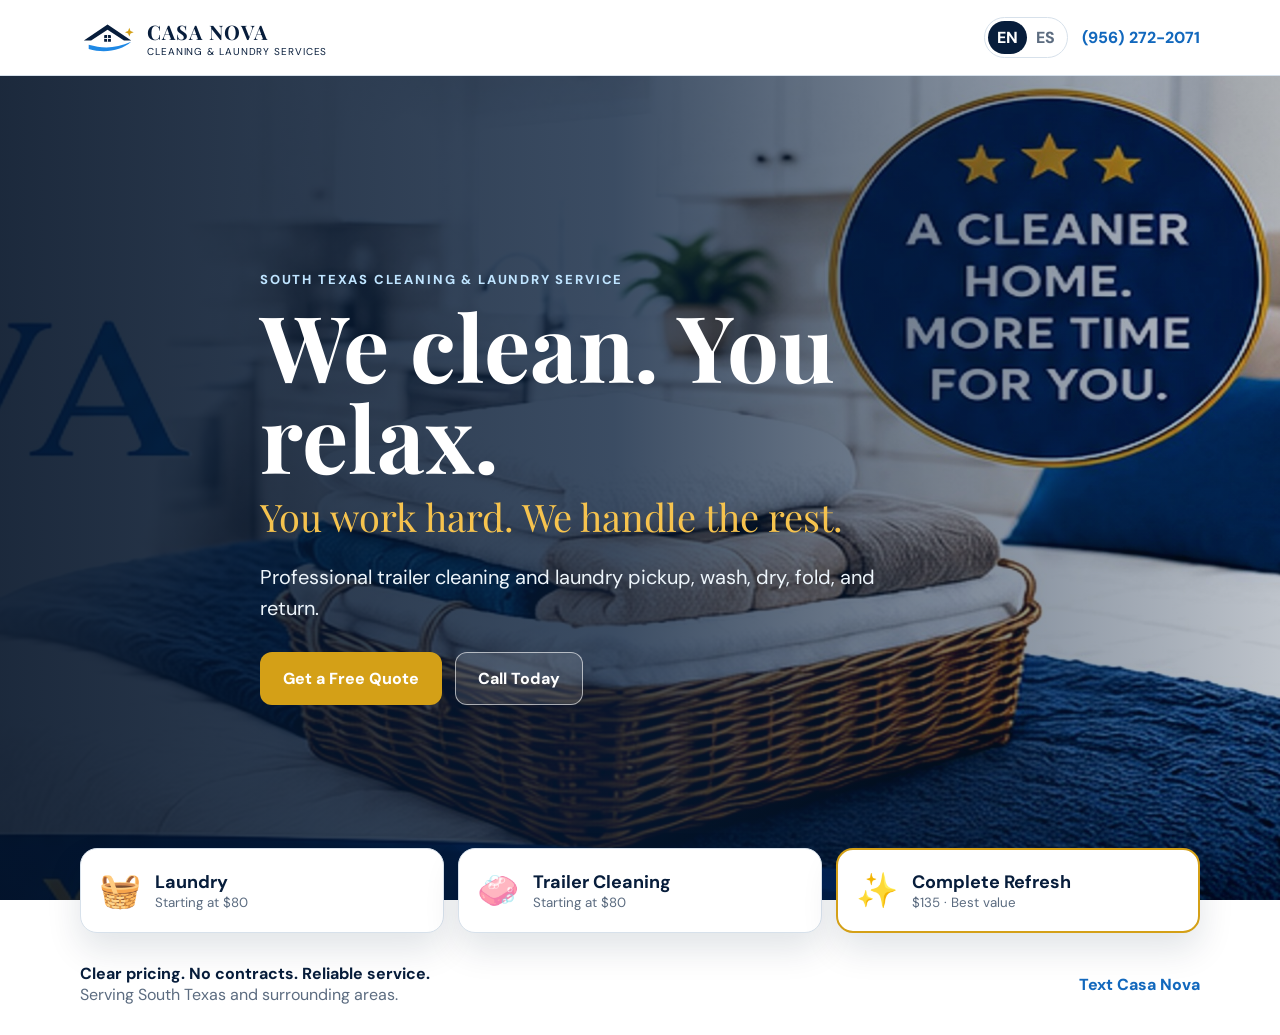
==== commit 49191aed: "Add files via upload" ====
--- a/index.html
+++ b/index.html
@@ -3,17 +3,17 @@
 <head>
   <meta charset="UTF-8">
   <meta name="viewport" content="width=device-width, initial-scale=1.0">
-  <meta name="description" content="Casa Nova provides professional trailer cleaning and laundry pickup, washing, drying, folding, and return services in South Texas.">
+  <meta name="description" content="Casa Nova professional cleaning and laundry services in South Texas.">
   <title>Casa Nova | Cleaning & Laundry Services</title>
   <link rel="preconnect" href="https://fonts.googleapis.com">
   <link rel="preconnect" href="https://fonts.gstatic.com" crossorigin>
   <link href="https://fonts.googleapis.com/css2?family=DM+Sans:wght@400;500;600;700;800&family=Playfair+Display:wght@600;700&display=swap" rel="stylesheet">
   <link rel="stylesheet" href="styles.css">
 </head>
-<body>
+<body class="home-page">
   <header class="site-header">
     <div class="container nav-wrap">
-      <a class="brand" href="#top" aria-label="Casa Nova home">
+      <a class="brand" href="index.html" aria-label="Casa Nova home">
         <svg class="brand-mark" viewBox="0 0 120 70" aria-hidden="true">
           <path d="M8 40 57 7l49 33h-15L57 18 23 40Z" fill="currentColor"/>
           <path d="M18 49c29 8 55 8 88-6-21 18-54 25-88 15Z" fill="#1E88E5"/>
@@ -21,348 +21,64 @@
           <path d="M57 29v14M50 36h14" stroke="#fff" stroke-width="2"/>
           <path d="m102 14 2.5 6.5L111 23l-6.5 2.5L102 32l-2.5-6.5L93 23l6.5-2.5Z" fill="#D4A017"/>
         </svg>
-        <span>
-          <strong>CASA NOVA</strong>
-          <small data-en="Cleaning & Laundry Services" data-es="Servicios de Limpieza y Lavandería">Cleaning & Laundry Services</small>
-        </span>
+        <span><strong>CASA NOVA</strong><small>Cleaning & Laundry Services</small></span>
       </a>
-
-      <div class="header-actions">
-        <div class="language-switch" aria-label="Language selection">
+      <div class="header-right">
+        <div class="language-switch">
           <button class="lang-btn active" type="button" data-lang="en">EN</button>
           <button class="lang-btn" type="button" data-lang="es">ES</button>
         </div>
-        <button class="menu-btn" type="button" aria-label="Open menu" aria-expanded="false">☰</button>
+        <a class="header-phone" href="tel:+19562722071">(956) 272-2071</a>
       </div>
-
-      <nav class="nav-links">
-        <a href="#services" data-en="Services" data-es="Servicios">Services</a>
-        <a href="#about" data-en="About" data-es="Nosotros">About</a>
-        <a href="#how" data-en="How It Works" data-es="Cómo Funciona">How It Works</a>
-        <a href="#book" data-en="Get a Free Quote" data-es="Cotización Gratis">Get a Free Quote</a>
-        <a class="nav-call" href="tel:+19562722071" data-en="Call (956) 272-2071" data-es="Llame al (956) 272-2071">Call (956) 272-2071</a>
-      </nav>
     </div>
   </header>
 
-  <main id="top">
-    <section class="hero">
-      <div class="container hero-grid">
-        <div class="hero-copy">
-          <p class="eyebrow" data-en="South Texas cleaning & laundry service" data-es="Servicio de limpieza y lavandería en el sur de Texas">South Texas cleaning & laundry service</p>
-          <h1 data-en="We clean. You relax." data-es="Nosotros limpiamos. Usted se relaja.">We clean. You relax.</h1>
-          <p class="hero-tagline" data-en="You work hard. We handle the rest." data-es="Usted trabaja duro. Nosotros nos encargamos del resto.">You work hard. We handle the rest.</p>
-          <p class="hero-text" data-en="Professional trailer cleaning and laundry pickup, wash, dry, fold, and return for hardworking people who value their time." data-es="Limpieza profesional de tráiler y servicio de recolección, lavado, secado, doblado y entrega de ropa para personas trabajadoras que valoran su tiempo.">
-            Professional trailer cleaning and laundry pickup, wash, dry, fold, and return for hardworking people who value their time.
-          </p>
-          <div class="hero-actions">
-            <a class="btn btn-primary" href="#book" data-en="Get a Free Quote" data-es="Solicitar Cotización Gratis">Get a Free Quote</a>
-            <a class="btn btn-secondary" href="sms:+19562722071?&body=Hi%20Casa%20Nova!%20I%27m%20interested%20in%20your%20services." data-en="Text Casa Nova" data-es="Enviar Mensaje">Text Casa Nova</a>
-          </div>
-          <div class="trust-row">
-            <span data-en="✓ Locally operated" data-es="✓ Operado localmente">✓ Locally operated</span>
-            <span data-en="✓ Clear pricing" data-es="✓ Precios claros">✓ Clear pricing</span>
-            <span data-en="✓ No contracts" data-es="✓ Sin contratos">✓ No contracts</span>
-          </div>
-        </div>
-
-        <div class="hero-photo-wrap">
-          <img src="hero-casa-nova.jpg" alt="Fresh folded towels in a clean bedroom">
-          <div class="hero-photo-badge">
-            <strong data-en="A cleaner home." data-es="Un hogar más limpio.">A cleaner home.</strong>
-            <span data-en="More time for you." data-es="Más tiempo para usted.">More time for you.</span>
-          </div>
+  <main>
+    <section class="home-hero">
+      <img class="hero-bg" src="hero.jpg" alt="Fresh folded towels in a clean home">
+      <div class="hero-overlay"></div>
+      <div class="container hero-content">
+        <p class="eyebrow light" data-en="South Texas Cleaning & Laundry Service" data-es="Servicio de Limpieza y Lavandería en el Sur de Texas">South Texas Cleaning & Laundry Service</p>
+        <h1 data-en="We clean. You relax." data-es="Nosotros limpiamos. Usted se relaja.">We clean. You relax.</h1>
+        <p class="hero-tagline" data-en="You work hard. We handle the rest." data-es="Usted trabaja duro. Nosotros nos encargamos del resto.">You work hard. We handle the rest.</p>
+        <p class="hero-summary" data-en="Professional trailer cleaning and laundry pickup, wash, dry, fold, and return." data-es="Limpieza profesional de tráiler y recolección, lavado, secado, doblado y entrega de ropa.">
+          Professional trailer cleaning and laundry pickup, wash, dry, fold, and return.
+        </p>
+        <div class="hero-actions">
+          <a class="btn btn-gold" href="quote.html" data-en="Get a Free Quote" data-es="Solicitar Cotización Gratis">Get a Free Quote</a>
+          <a class="btn btn-glass" href="tel:+19562722071" data-en="Call Today" data-es="Llamar Hoy">Call Today</a>
         </div>
       </div>
     </section>
 
-    <section class="trust-strip">
-      <div class="container trust-grid">
-        <div><b>✓</b><span data-en="Reliable Service" data-es="Servicio Confiable">Reliable Service</span></div>
-        <div><b>✓</b><span data-en="Premium Detergent Included" data-es="Detergente Premium Incluido">Premium Detergent Included</span></div>
-        <div><b>✓</b><span data-en="Flexible Scheduling" data-es="Horarios Flexibles">Flexible Scheduling</span></div>
-        <div><b>✓</b><span data-en="Satisfaction Guarantee" data-es="Garantía de Satisfacción">Satisfaction Guarantee</span></div>
+    <section class="quick-options">
+      <div class="container quick-grid">
+        <a href="quote.html?service=laundry" class="quick-card">
+          <span>🧺</span>
+          <div><strong data-en="Laundry" data-es="Lavandería">Laundry</strong><small data-en="Starting at $80" data-es="Desde $80">Starting at $80</small></div>
+        </a>
+        <a href="quote.html?service=cleaning" class="quick-card">
+          <span>🧼</span>
+          <div><strong data-en="Trailer Cleaning" data-es="Limpieza de Tráiler">Trailer Cleaning</strong><small data-en="Starting at $80" data-es="Desde $80">Starting at $80</small></div>
+        </a>
+        <a href="quote.html?service=complete" class="quick-card featured">
+          <span>✨</span>
+          <div><strong data-en="Complete Refresh" data-es="Paquete Completo">Complete Refresh</strong><small data-en="$135 · Best value" data-es="$135 · Mejor valor">$135 · Best value</small></div>
+        </a>
       </div>
     </section>
 
-    <section id="services" class="section">
-      <div class="container">
-        <div class="section-heading">
-          <p class="eyebrow" data-en="Services and pricing" data-es="Servicios y precios">Services and pricing</p>
-          <h2 data-en="Simple prices. No hidden fees." data-es="Precios sencillos. Sin cargos ocultos.">Simple prices. No hidden fees.</h2>
-          <p data-en="Choose the service that fits your week. Final pricing is confirmed before work begins." data-es="Elija el servicio que mejor se adapte a su semana. El precio final se confirma antes de comenzar el trabajo.">Choose the service that fits your week. Final pricing is confirmed before work begins.</p>
+    <section class="home-footer-callout">
+      <div class="container callout-row">
+        <div>
+          <strong data-en="Clear pricing. No contracts. Reliable service." data-es="Precios claros. Sin contratos. Servicio confiable.">Clear pricing. No contracts. Reliable service.</strong>
+          <span data-en="Serving South Texas and surrounding areas." data-es="Sirviendo al Sur de Texas y áreas cercanas.">Serving South Texas and surrounding areas.</span>
         </div>
-
-        <div class="cards">
-          <article class="service-card">
-            <div class="service-icon">🧺</div>
-            <h3 data-en="Laundry Service" data-es="Servicio de Lavandería">Laundry Service</h3>
-            <p class="price">$80</p>
-            <p class="card-sub" data-en="Pickup, wash, dry, fold, and return." data-es="Recolección, lavado, secado, doblado y entrega.">Pickup, wash, dry, fold, and return.</p>
-            <ul class="check-list">
-              <li data-en="1 standard laundry basket included" data-es="1 canasta estándar incluida">1 standard laundry basket included</li>
-              <li data-en="Premium detergent included" data-es="Detergente premium incluido">Premium detergent included</li>
-              <li data-en="Folded and returned to your door" data-es="Doblada y entregada en su puerta">Folded and returned to your door</li>
-              <li data-en="Additional baskets: +$15 each" data-es="Canastas adicionales: +$15 cada una">Additional baskets: +$15 each</li>
-            </ul>
-            <button class="select-service" type="button" data-service="laundry" data-en="Choose Laundry" data-es="Elegir Lavandería">Choose Laundry</button>
-          </article>
-
-          <article class="service-card">
-            <div class="service-icon">🧼</div>
-            <h3 data-en="Standard Trailer Cleaning" data-es="Limpieza Estándar de Tráiler">Standard Trailer Cleaning</h3>
-            <p class="price">$80</p>
-            <p class="card-sub" data-en="A complete basic refresh for a regularly maintained trailer." data-es="Una limpieza básica completa para un tráiler con mantenimiento regular.">A complete basic refresh for a regularly maintained trailer.</p>
-            <ul class="check-list">
-              <li data-en="Vacuum and mop floors" data-es="Aspirar y trapear pisos">Vacuum and mop floors</li>
-              <li data-en="Kitchen, counters, sink, and surfaces" data-es="Cocina, mostradores, fregadero y superficies">Kitchen, counters, sink, and surfaces</li>
-              <li data-en="Bathroom, toilet, and shower/tub" data-es="Baño, inodoro y regadera/tina">Bathroom, toilet, and shower/tub</li>
-              <li data-en="Dusting, trash, and high-touch areas" data-es="Polvo, basura y áreas de alto contacto">Dusting, trash, and high-touch areas</li>
-            </ul>
-            <button class="select-service" type="button" data-service="cleaning" data-en="Choose Cleaning" data-es="Elegir Limpieza">Choose Cleaning</button>
-          </article>
-
-          <article class="service-card featured">
-            <div class="popular" data-en="Most Popular" data-es="Más Popular">Most Popular</div>
-            <div class="service-icon">✨</div>
-            <h3 data-en="Complete Refresh Package" data-es="Paquete Completo Casa Nova">Complete Refresh Package</h3>
-            <p class="price">$135</p>
-            <p class="card-sub" data-en="Your trailer and laundry handled together." data-es="Su tráiler y su ropa atendidos juntos.">Your trailer and laundry handled together.</p>
-            <ul class="check-list">
-              <li data-en="Laundry service with 1 basket included" data-es="Lavandería con 1 canasta incluida">Laundry service with 1 basket included</li>
-              <li data-en="Standard trailer cleaning included" data-es="Limpieza estándar de tráiler incluida">Standard trailer cleaning included</li>
-              <li data-en="Save $25 versus purchasing separately" data-es="Ahorre $25 comparado con comprarlos por separado">Save $25 versus purchasing separately</li>
-              <li data-en="Best value for recurring customers" data-es="Mejor valor para clientes recurrentes">Best value for recurring customers</li>
-            </ul>
-            <button class="select-service" type="button" data-service="complete" data-en="Choose Complete Refresh" data-es="Elegir Paquete Completo">Choose Complete Refresh</button>
-          </article>
-        </div>
-
-        <div class="service-note">
-          <strong data-en="Standard-pricing limit:" data-es="Límite del precio estándar:">Standard-pricing limit:</strong>
-          <span data-en="Extreme buildup, hazardous materials, pests, mold, or conditions not disclosed before arrival are not included and may be declined or quoted separately." data-es="La acumulación extrema, materiales peligrosos, plagas, moho o condiciones no informadas antes de la llegada no están incluidas y pueden rechazarse o cotizarse por separado.">
-            Extreme buildup, hazardous materials, pests, mold, or conditions not disclosed before arrival are not included and may be declined or quoted separately.
-          </span>
-        </div>
-      </div>
-    </section>
-
-    <section class="section section-alt visual-section">
-      <div class="container">
-        <div class="section-heading">
-          <p class="eyebrow" data-en="The Casa Nova experience" data-es="La experiencia Casa Nova">The Casa Nova experience</p>
-          <h2 data-en="Fresh, clean, and ready for you." data-es="Fresco, limpio y listo para usted.">Fresh, clean, and ready for you.</h2>
-        </div>
-        <div class="photo-grid">
-          <figure><img src="service-photo-1.jpg" alt="Fresh towels and laundry"><figcaption data-en="Fresh laundry" data-es="Ropa fresca">Fresh laundry</figcaption></figure>
-          <figure><img src="service-photo-2.jpg" alt="Clean bedroom and towels"><figcaption data-en="Clean spaces" data-es="Espacios limpios">Clean spaces</figcaption></figure>
-          <figure><img src="service-photo-3.jpg" alt="Organized folded towels"><figcaption data-en="More free time" data-es="Más tiempo libre">More free time</figcaption></figure>
-        </div>
-      </div>
-    </section>
-
-    <section id="about" class="section">
-      <div class="container about-grid">
-        <div>
-          <p class="eyebrow" data-en="About Casa Nova" data-es="Acerca de Casa Nova">About Casa Nova</p>
-          <h2 data-en="Built for hardworking people." data-es="Creado para personas trabajadoras.">Built for hardworking people.</h2>
-        </div>
-        <div>
-          <p data-en="Casa Nova was created to help refinery workers, welders, pipefitters, contractors, travelers, and busy families come home to a clean space without spending their limited free time cleaning and doing laundry." data-es="Casa Nova fue creado para ayudar a trabajadores de refinería, soldadores, pipefitters, contratistas, viajeros y familias ocupadas a regresar a un espacio limpio sin gastar su poco tiempo libre limpiando y lavando ropa.">
-            Casa Nova was created to help refinery workers, welders, pipefitters, contractors, travelers, and busy families come home to a clean space without spending their limited free time cleaning and doing laundry.
-          </p>
-          <p data-en="We focus on dependable service, clear communication, and treating every trailer or home with care and respect." data-es="Nos enfocamos en servicio confiable, comunicación clara y tratar cada tráiler u hogar con cuidado y respeto.">
-            We focus on dependable service, clear communication, and treating every trailer or home with care and respect.
-          </p>
-        </div>
-      </div>
-    </section>
-
-    <section id="how" class="section section-alt">
-      <div class="container">
-        <div class="section-heading">
-          <p class="eyebrow" data-en="How it works" data-es="Cómo funciona">How it works</p>
-          <h2 data-en="Easy from start to finish" data-es="Fácil de principio a fin">Easy from start to finish</h2>
-        </div>
-        <div class="steps">
-          <div class="step"><b>1</b><h3 data-en="Choose your service" data-es="Elija su servicio">Choose your service</h3><p data-en="Pick cleaning, laundry, or the complete package." data-es="Elija limpieza, lavandería o el paquete completo.">Pick cleaning, laundry, or the complete package.</p></div>
-          <div class="step"><b>2</b><h3 data-en="Tell us the details" data-es="Comparta los detalles">Tell us the details</h3><p data-en="Tell us about baskets, rooms, pets, access, and timing." data-es="Díganos sobre canastas, cuartos, mascotas, acceso y horario.">Tell us about baskets, rooms, pets, access, and timing.</p></div>
-          <div class="step"><b>3</b><h3 data-en="We confirm everything" data-es="Confirmamos todo">We confirm everything</h3><p data-en="We confirm availability, condition, and final pricing." data-es="Confirmamos disponibilidad, condición y precio final.">We confirm availability, condition, and final pricing.</p></div>
-          <div class="step"><b>4</b><h3 data-en="You relax" data-es="Usted se relaja">You relax</h3><p data-en="Come home to a refreshed space and fresh, folded laundry." data-es="Regrese a un espacio renovado y ropa limpia y doblada.">Come home to a refreshed space and fresh, folded laundry.</p></div>
-        </div>
-      </div>
-    </section>
-
-    <section class="guarantee">
-      <div class="container guarantee-grid">
-        <div>
-          <p class="eyebrow light" data-en="Casa Nova Guarantee" data-es="Garantía Casa Nova">Casa Nova Guarantee</p>
-          <h2 data-en="Your satisfaction is our priority." data-es="Su satisfacción es nuestra prioridad.">Your satisfaction is our priority.</h2>
-        </div>
-        <p data-en="Contact us within 24 hours if an included area was missed, and we will return to correct that area at no additional charge. This does not cover new messes, added services, or conditions that were not disclosed before the appointment." data-es="Contáctenos dentro de 24 horas si se omitió un área incluida y regresaremos a corregirla sin costo adicional. Esto no cubre nuevos desórdenes, servicios adicionales ni condiciones que no se informaron antes de la cita.">
-          Contact us within 24 hours if an included area was missed, and we will return to correct that area at no additional charge. This does not cover new messes, added services, or conditions that were not disclosed before the appointment.
-        </p>
-      </div>
-    </section>
-
-    <section id="book" class="section">
-      <div class="container booking-grid">
-        <div class="booking-copy">
-          <p class="eyebrow" data-en="Free quote request" data-es="Solicitud de cotización gratis">Free quote request</p>
-          <h2 data-en="Build your Casa Nova refresh." data-es="Arme su servicio Casa Nova.">Build your Casa Nova refresh.</h2>
-          <p data-en="Complete four short steps. You will see an estimated total before sending your request." data-es="Complete cuatro pasos cortos. Verá un total estimado antes de enviar su solicitud.">
-            Complete four short steps. You will see an estimated total before sending your request.
-          </p>
-          <div class="contact-card">
-            <strong data-en="Call or text" data-es="Llame o envíe mensaje">Call or text</strong>
-            <a href="tel:+19562722071">(956) 272-2071</a>
-            <span data-en="South Texas and surrounding areas" data-es="Sur de Texas y áreas cercanas">South Texas and surrounding areas</span>
-          </div>
-        </div>
-
-        <form id="bookingForm" class="booking-form">
-          <section class="form-step open" data-step="1">
-            <button class="step-header" type="button">
-              <span><b>1</b><span data-en="Select your main service" data-es="Elija su servicio principal">Select your main service</span></span>
-              <i>−</i>
-            </button>
-            <div class="step-content">
-              <div class="service-options">
-                <label class="choice-card">
-                  <input type="radio" name="service" value="laundry">
-                  <span><strong data-en="Laundry Service" data-es="Servicio de Lavandería">Laundry Service</strong><em>$80</em></span>
-                </label>
-                <label class="choice-card">
-                  <input type="radio" name="service" value="cleaning">
-                  <span><strong data-en="Trailer Cleaning" data-es="Limpieza de Tráiler">Trailer Cleaning</strong><em>$80</em></span>
-                </label>
-                <label class="choice-card">
-                  <input type="radio" name="service" value="complete">
-                  <span><strong data-en="Complete Refresh" data-es="Paquete Completo">Complete Refresh</strong><em>$135</em></span>
-                </label>
-              </div>
-              <p class="helper strong-helper" data-en="Tap a selected package again to remove it." data-es="Toque nuevamente un paquete seleccionado para quitarlo.">Tap a selected package again to remove it.</p>
-            </div>
-          </section>
-
-          <section class="form-step" data-step="2">
-            <button class="step-header" type="button">
-              <span><b>2</b><span data-en="Laundry and add-ons" data-es="Lavandería y extras">Laundry and add-ons</span></span>
-              <i>+</i>
-            </button>
-            <div class="step-content">
-              <div id="basketSection">
-                <label>
-                  <span data-en="Total standard laundry baskets" data-es="Total de canastas estándar">Total standard laundry baskets</span>
-                  <input id="baskets" type="number" min="1" max="20" value="1">
-                </label>
-                <p class="helper" data-en="The first basket is included with Laundry or Complete Refresh. Each additional basket is $15." data-es="La primera canasta está incluida con Lavandería o Paquete Completo. Cada canasta adicional cuesta $15.">
-                  The first basket is included with Laundry or Complete Refresh. Each additional basket is $15.
-                </p>
-              </div>
-
-              <div class="addon-grid booking-addons">
-                <label class="addon"><input type="checkbox" value="bed" data-price="50"><span>🛏️ <strong data-en="Bed Refresh" data-es="Servicio de Cama">Bed Refresh</strong><em>$50</em></span></label>
-                <label class="addon"><input type="checkbox" value="fridge" data-price="50"><span>🧊 <strong data-en="Refrigerator Cleaning" data-es="Limpieza de Refrigerador">Refrigerator Cleaning</strong><em>$50</em></span></label>
-                <label class="addon"><input type="checkbox" value="microwave" data-price="20"><span>🍽️ <strong data-en="Microwave Cleaning" data-es="Limpieza de Microondas">Microwave Cleaning</strong><em>$20</em></span></label>
-                <label class="addon"><input type="checkbox" value="pet" data-price="25"><span>🐾 <strong data-en="Pet Hair Removal" data-es="Eliminación de Pelo de Mascota">Pet Hair Removal</strong><em>$25</em></span></label>
-                <label class="addon"><input type="checkbox" value="kitchen" data-price="25"><span>🍴 <strong data-en="Kitchen Organization" data-es="Organización de Cocina">Kitchen Organization</strong><em>$25</em></span></label>
-                <label class="addon deep-addon"><input id="deepClean" type="checkbox" value="deep" data-price="80"><span>💫 <strong data-en="Deep Clean Upgrade" data-es="Limpieza Profunda">Deep Clean Upgrade</strong><em>$80</em></span></label>
-              </div>
-              <p class="helper" data-en="Deep Clean includes Bed Refresh, refrigerator cleaning, microwave cleaning, and extra detailing." data-es="La Limpieza Profunda incluye Servicio de Cama, limpieza de refrigerador, limpieza de microondas y detallado adicional.">
-                Deep Clean includes Bed Refresh, refrigerator cleaning, microwave cleaning, and extra detailing.
-              </p>
-            </div>
-          </section>
-
-          <section class="form-step" data-step="3">
-            <button class="step-header" type="button">
-              <span><b>3</b><span data-en="Your information" data-es="Su información">Your information</span></span>
-              <i>+</i>
-            </button>
-            <div class="step-content">
-              <label><span data-en="Name" data-es="Nombre">Name</span><input id="name" type="text" required placeholder="Your name"></label>
-              <label><span data-en="Phone" data-es="Teléfono">Phone</span><input id="phone" type="tel" required placeholder="Your phone number"></label>
-              <label><span data-en="Address or RV park" data-es="Dirección o parque de RV">Address or RV park</span><input id="address" type="text" placeholder="Service location"></label>
-              <div class="form-row">
-                <label><span data-en="Bedrooms" data-es="Recámaras">Bedrooms</span><input id="bedrooms" type="number" min="0" value="1"></label>
-                <label><span data-en="Bathrooms" data-es="Baños">Bathrooms</span><input id="bathrooms" type="number" min="0" step="0.5" value="1"></label>
-              </div>
-              <div class="form-row">
-                <label><span data-en="Pets?" data-es="¿Mascotas?">Pets?</span>
-                  <select id="pets"><option value="No">No</option><option value="Yes">Yes</option></select>
-                </label>
-                <label><span data-en="Preferred date" data-es="Fecha preferida">Preferred date</span><input id="date" type="date"></label>
-              </div>
-              <label><span data-en="Detergent preference" data-es="Preferencia de detergente">Detergent preference</span>
-                <select id="detergent">
-                  <option value="No preference" data-en="No preference" data-es="Sin preferencia">No preference</option>
-                  <option value="Tide">Tide</option>
-                  <option value="Gain">Gain</option>
-                  <option value="Arm & Hammer">Arm & Hammer</option>
-                  <option value="Free & Clear">Free & Clear</option>
-                </select>
-              </label>
-              <label><span data-en="Notes" data-es="Notas">Notes</span><textarea id="notes" rows="4" placeholder="Access instructions, condition, timing, or special requests"></textarea></label>
-            </div>
-          </section>
-
-          <section class="form-step" data-step="4">
-            <button class="step-header" type="button">
-              <span><b>4</b><span data-en="Review and send" data-es="Revisar y enviar">Review and send</span></span>
-              <i>+</i>
-            </button>
-            <div class="step-content">
-              <div class="estimate-box" aria-live="polite">
-                <span data-en="Estimated total" data-es="Total estimado">Estimated total</span>
-                <strong id="estimatedTotal">$0</strong>
-                <small data-en="Final pricing is confirmed after Casa Nova reviews the request and service condition." data-es="El precio final se confirma después de que Casa Nova revise la solicitud y la condición del servicio.">
-                  Final pricing is confirmed after Casa Nova reviews the request and service condition.
-                </small>
-              </div>
-
-              <button class="btn btn-primary full" type="submit" data-en="Request an Appointment" data-es="Solicitar una Cita">Request an Appointment</button>
-              <p class="confirmation-note" data-en="This request does not confirm an appointment. Casa Nova must respond and confirm availability, condition, and final pricing." data-es="Esta solicitud no confirma una cita. Casa Nova debe responder y confirmar disponibilidad, condición y precio final.">
-                This request does not confirm an appointment. Casa Nova must respond and confirm availability, condition, and final pricing.
-              </p>
-              <p class="form-note" data-en="No information is stored on this website. Your phone opens a text message containing the details you entered." data-es="Este sitio no guarda su información. Su teléfono abrirá un mensaje de texto con los datos que ingresó.">
-                No information is stored on this website. Your phone opens a text message containing the details you entered.
-              </p>
-            </div>
-          </section>
-        </form>
+        <a class="text-link" href="sms:+19562722071?&body=Hi%20Casa%20Nova!%20I%27m%20interested%20in%20your%20services." data-en="Text Casa Nova" data-es="Enviar Mensaje">Text Casa Nova</a>
       </div>
     </section>
   </main>
 
-  <div class="sticky-contact" aria-label="Quick contact">
-    <a href="tel:+19562722071">📞 <span data-en="Call Now" data-es="Llamar">Call Now</span></a>
-    <a href="sms:+19562722071?&body=Hi%20Casa%20Nova!">💬 <span data-en="Text Us" data-es="Mensaje">Text Us</span></a>
-  </div>
-
-  <footer>
-    <div class="container footer-grid">
-      <div class="brand footer-brand">
-        <svg class="brand-mark" viewBox="0 0 120 70" aria-hidden="true">
-          <path d="M8 40 57 7l49 33h-15L57 18 23 40Z" fill="currentColor"/>
-          <path d="M18 49c29 8 55 8 88-6-21 18-54 25-88 15Z" fill="#1E88E5"/>
-          <rect x="50" y="29" width="14" height="14" rx="1" fill="currentColor"/>
-          <path d="M57 29v14M50 36h14" stroke="#fff" stroke-width="2"/>
-        </svg>
-        <span><strong>CASA NOVA</strong><small data-en="Cleaning & Laundry Services" data-es="Servicios de Limpieza y Lavandería">Cleaning & Laundry Services</small></span>
-      </div>
-      <div class="footer-contact">
-        <a href="tel:+19562722071">(956) 272-2071</a>
-        <span data-en="South Texas and surrounding areas" data-es="Sur de Texas y áreas cercanas">South Texas and surrounding areas</span>
-      </div>
-      <div class="footer-actions">
-        <a href="tel:+19562722071" data-en="Call" data-es="Llamar">Call</a>
-        <a href="sms:+19562722071?&body=Hi%20Casa%20Nova!" data-en="Text" data-es="Mensaje">Text</a>
-      </div>
-      <p>© <span id="year"></span> Casa Nova. <span data-en="All rights reserved." data-es="Todos los derechos reservados.">All rights reserved.</span></p>
-    </div>
-  </footer>
-
   <script src="script.js"></script>
 </body>
 </html>
--- a/styles.css
+++ b/styles.css
@@ -1,169 +1,111 @@
 :root{
-  --navy:#071d3b;--blue:#1268bd;--sky:#5ab4e6;--gold:#d4a017;--ink:#122033;
-  --muted:#55677d;--paper:#fff;--soft:#f3f7fb;--border:#d6e1ec;
+  --navy:#071d3b;--blue:#1268bd;--gold:#d4a017;--ink:#142033;--muted:#5c6c80;
+  --soft:#f3f7fb;--border:#d7e1eb;--white:#fff;
 }
 *{box-sizing:border-box}
 html{scroll-behavior:smooth}
-body{margin:0;font-family:"DM Sans",sans-serif;color:var(--ink);background:#fff;font-size:17px;line-height:1.55}
-a{color:inherit;text-decoration:none}
+body{margin:0;font-family:"DM Sans",sans-serif;color:var(--ink);background:#fff}
+a{text-decoration:none;color:inherit}
 button,input,select,textarea{font:inherit}
-.container{width:min(1120px,calc(100% - 32px));margin:auto}
+.container{width:min(1120px,calc(100% - 28px));margin:auto}
+.site-header{height:76px;background:#fff;border-bottom:1px solid var(--border);display:flex;align-items:center;position:sticky;top:0;z-index:50}
+.nav-wrap{display:flex;align-items:center;justify-content:space-between;gap:20px}
+.brand{display:flex;align-items:center;gap:9px;color:var(--navy)}
+.brand-mark{width:58px;height:42px}
+.brand span{display:flex;flex-direction:column}
+.brand strong{font-family:"Playfair Display",serif;font-size:20px;letter-spacing:.05em}
+.brand small{font-size:10px;text-transform:uppercase;letter-spacing:.09em}
+.header-right{display:flex;align-items:center;gap:14px}
+.header-phone,.back-home{font-weight:800;color:var(--blue)}
+.language-switch{display:flex;border:1px solid var(--border);border-radius:999px;padding:3px}
+.lang-btn{border:0;background:transparent;border-radius:999px;padding:6px 9px;font-weight:800;color:var(--muted);cursor:pointer}
+.lang-btn.active{background:var(--navy);color:#fff}
 
-.site-header{position:sticky;top:0;z-index:50;background:rgba(255,255,255,.97);backdrop-filter:blur(12px);border-bottom:1px solid var(--border)}
-.nav-wrap{min-height:80px;display:flex;align-items:center;justify-content:space-between;gap:22px}
-.brand{display:flex;align-items:center;gap:10px;color:var(--navy)}
-.brand-mark{width:70px;height:46px;flex:0 0 auto}
-.brand span{display:flex;flex-direction:column}
-.brand strong{font-family:"Playfair Display",serif;font-size:22px;letter-spacing:.05em}
-.brand small{font-size:11px;text-transform:uppercase;letter-spacing:.1em}
-.header-actions{display:flex;align-items:center;gap:10px}
-.language-switch{display:flex;border:1px solid var(--border);border-radius:999px;padding:3px;background:#fff}
-.lang-btn{border:0;background:transparent;border-radius:999px;padding:7px 10px;font-size:13px;font-weight:800;color:var(--muted);cursor:pointer}
-.lang-btn.active{background:var(--navy);color:#fff}
-.nav-links{display:flex;align-items:center;gap:20px;font-weight:700;font-size:15px}
-.nav-links a:hover{color:var(--blue)}
-.nav-call{background:var(--navy);color:#fff!important;padding:11px 15px;border-radius:999px}
-.menu-btn{display:none;border:0;background:none;font-size:28px;color:var(--navy)}
+.home-hero{position:relative;min-height:calc(100svh - 76px);display:flex;align-items:center;overflow:hidden}
+.hero-bg{position:absolute;inset:0;width:100%;height:100%;object-fit:cover}
+.hero-overlay{position:absolute;inset:0;background:linear-gradient(90deg,rgba(3,18,39,.9) 0%,rgba(4,26,55,.78) 48%,rgba(4,26,55,.26) 100%)}
+.hero-content{position:relative;z-index:2;color:#fff;max-width:760px;padding-top:38px;padding-bottom:38px}
+.eyebrow{text-transform:uppercase;letter-spacing:.14em;font-weight:800;font-size:13px;color:var(--blue);margin:0 0 12px}
+.eyebrow.light{color:#bfe4ff}
+h1,h2{font-family:"Playfair Display",serif;color:var(--navy)}
+.home-hero h1{color:#fff;font-size:clamp(52px,8vw,92px);line-height:.98;margin:0 0 10px}
+.hero-tagline{font-family:"Playfair Display",serif;font-size:clamp(25px,3vw,38px);color:#f6c34e;margin:0 0 15px}
+.hero-summary{font-size:20px;line-height:1.55;max-width:650px;color:#edf5fb}
+.hero-actions{display:flex;gap:13px;margin-top:28px}
+.btn{display:inline-flex;align-items:center;justify-content:center;border-radius:12px;padding:15px 22px;border:1px solid transparent;font-weight:800;cursor:pointer}
+.btn-gold{background:var(--gold);color:#fff}
+.btn-glass{background:rgba(255,255,255,.12);border-color:rgba(255,255,255,.6);color:#fff}
+.btn-primary{background:var(--blue);color:#fff}
+.quick-options{margin-top:-52px;position:relative;z-index:4}
+.quick-grid{display:grid;grid-template-columns:repeat(3,1fr);gap:14px}
+.quick-card{display:flex;align-items:center;gap:14px;background:#fff;border:1px solid var(--border);border-radius:17px;padding:18px;box-shadow:0 16px 35px rgba(7,29,59,.12)}
+.quick-card span{font-size:34px}
+.quick-card div{display:flex;flex-direction:column}
+.quick-card strong{color:var(--navy);font-size:18px}
+.quick-card small{color:var(--muted)}
+.quick-card.featured{border:2px solid var(--gold)}
+.home-footer-callout{padding:30px 0}
+.callout-row{display:flex;align-items:center;justify-content:space-between;gap:20px}
+.callout-row>div{display:flex;flex-direction:column}
+.callout-row strong{color:var(--navy)}
+.callout-row span{color:var(--muted)}
+.text-link{color:var(--blue);font-weight:800}
 
-.hero{background:linear-gradient(135deg,#fff 0,#edf6fd 100%);padding:78px 0}
-.hero-grid{display:grid;grid-template-columns:1.05fr .95fr;align-items:center;gap:54px}
-.eyebrow{text-transform:uppercase;color:var(--blue);font-weight:800;letter-spacing:.14em;font-size:13px;margin:0 0 12px}
-.eyebrow.light{color:#bfe4ff}
-h1,h2,h3{margin-top:0;color:var(--navy)}
-h1{font-family:"Playfair Display",serif;font-size:clamp(50px,6.6vw,82px);line-height:1.02;margin-bottom:12px}
-.hero-tagline{font-family:"Playfair Display",serif;color:var(--blue);font-size:clamp(25px,3vw,36px);margin:0 0 18px}
-.hero-text{font-size:20px;color:var(--muted);max-width:680px}
-.hero-actions{display:flex;gap:14px;margin:28px 0}
-.btn{display:inline-flex;justify-content:center;align-items:center;padding:15px 22px;border-radius:12px;font-weight:800;border:1px solid transparent;cursor:pointer}
-.btn-primary{background:var(--blue);color:#fff}
-.btn-primary:hover{background:#0b58a3}
-.btn-secondary{border-color:var(--blue);color:var(--blue);background:#fff}
-.trust-row{display:flex;flex-wrap:wrap;gap:16px;color:var(--navy);font-weight:700;font-size:14px}
-.hero-photo-wrap{position:relative;border-radius:30px;overflow:hidden;min-height:480px;box-shadow:0 28px 60px rgba(7,29,59,.2)}
-.hero-photo-wrap img{width:100%;height:100%;min-height:480px;object-fit:cover;display:block}
-.hero-photo-badge{position:absolute;left:22px;bottom:22px;background:rgba(7,29,59,.94);color:#fff;border-left:5px solid var(--gold);padding:17px 20px;border-radius:12px;display:flex;flex-direction:column}
-.hero-photo-badge strong{font-size:21px}.hero-photo-badge span{color:#f7c85c;font-weight:800}
+.quote-main{padding:56px 0 80px;background:var(--soft);min-height:calc(100vh - 76px)}
+.quote-layout{max-width:940px}
+.quote-intro{text-align:center;max-width:720px;margin:0 auto 30px}
+.quote-intro h1{font-size:clamp(38px,5vw,58px);margin:0 0 10px}
+.quote-intro>p:last-child{color:var(--muted);font-size:18px}
+.booking-card{background:#fff;border:1px solid var(--border);border-radius:24px;box-shadow:0 18px 45px rgba(7,29,59,.09);overflow:hidden}
+.quote-section{display:grid;grid-template-columns:54px 1fr;gap:18px;padding:26px;border-bottom:1px solid var(--border)}
+.section-number{width:40px;height:40px;border-radius:50%;display:grid;place-items:center;background:var(--blue);color:#fff;font-weight:800}
+.section-body h2{font-size:26px;margin:0 0 8px}
+.tap-note{margin:0 0 14px;color:var(--blue);font-weight:700;font-size:14px}
+.package-grid{display:grid;grid-template-columns:repeat(3,1fr);gap:12px}
+.package-card input,.addon input{position:absolute;opacity:0}
+.package-card span{height:100%;display:flex;flex-direction:column;gap:5px;padding:16px;border:1px solid var(--border);border-radius:15px;cursor:pointer}
+.package-card input:checked+span{border-color:var(--blue);box-shadow:0 0 0 3px rgba(18,104,189,.13);background:#f4f9fe}
+.package-card b{font-size:30px}.package-card strong{color:var(--navy)}.package-card em{font-style:normal;color:var(--blue);font-size:25px;font-weight:800}.package-card small{color:var(--muted)}
+.basket-control{display:grid;gap:7px;margin-bottom:15px}
+.basket-control label{max-width:260px}
+.addon-grid{display:grid;grid-template-columns:repeat(2,1fr);gap:10px}
+.addon span{display:flex;align-items:center;justify-content:space-between;gap:10px;border:1px solid var(--border);border-radius:12px;padding:13px;cursor:pointer}
+.addon input:checked+span{border-color:var(--blue);background:#f4f9fe;box-shadow:0 0 0 3px rgba(18,104,189,.1)}
+.addon input:disabled+span{opacity:.45}
+.addon em{font-style:normal;color:var(--blue);font-weight:800}
+.form-fields{display:grid;gap:13px}
+label{display:grid;gap:6px;font-weight:700}
+input,select,textarea{width:100%;border:1px solid #c7d5e3;border-radius:10px;padding:12px 13px;background:#fff;color:var(--ink)}
+input:focus,select:focus,textarea:focus{outline:3px solid rgba(18,104,189,.13);border-color:var(--blue)}
+.two-col{display:grid;grid-template-columns:1fr 1fr;gap:12px}
+.quote-summary{display:flex;align-items:center;justify-content:space-between;gap:20px;background:var(--navy);color:#fff;padding:24px 26px}
+.quote-summary>div{display:flex;flex-direction:column}
+.quote-summary strong{font-size:42px;color:#f6c34e}
+.quote-summary small{color:#cbd9e7}
 
-.trust-strip{background:var(--navy);color:#fff;padding:18px 0}
-.trust-grid{display:grid;grid-template-columns:repeat(4,1fr);gap:16px}
-.trust-grid div{display:flex;align-items:center;gap:9px;justify-content:center;font-weight:700;font-size:14px}
-.trust-grid b{color:#f7c85c}
-
-.section{padding:82px 0}
-.section-alt{background:var(--soft)}
-.section-heading{text-align:center;max-width:760px;margin:0 auto 38px}
-.section-heading h2,.booking-grid h2,.guarantee h2,.about-grid h2{font-family:"Playfair Display",serif;font-size:clamp(34px,4vw,50px);margin-bottom:10px}
-.section-heading>p:last-child{color:var(--muted)}
-
-.cards{display:grid;grid-template-columns:repeat(3,1fr);gap:22px}
-.service-card{border:1px solid var(--border);border-radius:22px;padding:28px;background:#fff;position:relative;display:flex;flex-direction:column;box-shadow:0 14px 36px rgba(7,29,59,.07)}
-.service-card.featured{border:2px solid var(--gold);transform:translateY(-7px)}
-.popular{position:absolute;top:-15px;right:22px;background:var(--gold);color:#fff;padding:7px 12px;border-radius:999px;font-size:12px;font-weight:800}
-.service-icon{font-size:42px}
-.service-card h3{font-size:23px;margin-bottom:0}
-.price{font-size:48px;font-weight:800;color:var(--blue);margin:6px 0 4px}
-.service-card.featured .price{color:var(--gold)}
-.card-sub{color:var(--muted);margin-top:0}
-.check-list{list-style:none;padding:0;line-height:1.72}
-.check-list li{position:relative;padding-left:27px}
-.check-list li:before{content:"✓";position:absolute;left:0;color:var(--blue);font-weight:900}
-.select-service{margin-top:auto;border:0;border-radius:10px;padding:13px;background:var(--navy);color:#fff;font-weight:800;cursor:pointer}
-.select-service:hover{background:var(--blue)}
-.service-note{margin-top:28px;background:#fff8e7;border:1px solid #f0d596;border-left:5px solid var(--gold);padding:18px 20px;border-radius:12px}
-
-.photo-grid{display:grid;grid-template-columns:repeat(3,1fr);gap:18px}
-.photo-grid figure{margin:0;background:#fff;border-radius:18px;overflow:hidden;border:1px solid var(--border)}
-.photo-grid img{width:100%;height:260px;object-fit:cover;display:block}
-.photo-grid figcaption{padding:14px 16px;font-weight:800;color:var(--navy)}
-
-.about-grid{display:grid;grid-template-columns:.8fr 1.2fr;gap:60px;align-items:start}
-.about-grid p{color:var(--muted);font-size:19px}
-
-.steps{display:grid;grid-template-columns:repeat(4,1fr);gap:26px}
-.step b{display:inline-grid;place-items:center;width:44px;height:44px;border-radius:50%;background:var(--blue);color:#fff;margin-bottom:15px}
-.step h3{font-size:21px;margin-bottom:8px}.step p{color:var(--muted)}
-
-.guarantee{background:var(--navy);color:#fff;padding:54px 0}
-.guarantee-grid{display:grid;grid-template-columns:1fr 1fr;gap:60px;align-items:center}
-.guarantee h2{color:#fff;margin:0}.guarantee p{font-size:18px}
-
-.booking-grid{display:grid;grid-template-columns:.72fr 1.28fr;gap:54px;align-items:start}
-.booking-copy>p{color:var(--muted)}
-.contact-card{margin-top:26px;padding:22px;border-left:4px solid var(--gold);background:var(--soft);display:flex;flex-direction:column;gap:6px}
-.contact-card a{font-size:29px;color:var(--blue);font-weight:800}
-
-.booking-form{display:grid;gap:12px;padding:20px;border:1px solid var(--border);border-radius:22px;background:#fff;box-shadow:0 16px 40px rgba(7,29,59,.09)}
-.form-step{border:1px solid var(--border);border-radius:15px;overflow:hidden}
-.step-header{width:100%;display:flex;align-items:center;justify-content:space-between;border:0;background:#fff;padding:16px 18px;color:var(--navy);font-weight:800;cursor:pointer;text-align:left}
-.step-header>span{display:flex;align-items:center;gap:10px}
-.step-header b{display:grid;place-items:center;width:30px;height:30px;border-radius:50%;background:var(--blue);color:#fff}
-.step-header i{font-style:normal;font-size:22px}
-.step-content{display:none;padding:0 18px 18px}
-.form-step.open .step-content{display:grid;gap:14px}
-.form-step.open .step-header{background:#f4f9fe}
-.service-options{display:grid;grid-template-columns:repeat(3,1fr);gap:10px}
-.choice-card input,.addon input{position:absolute;opacity:0}
-.choice-card span{display:flex;flex-direction:column;gap:5px;height:100%;border:1px solid var(--border);border-radius:13px;padding:15px;cursor:pointer;background:#fff}
-.choice-card input:checked+span{border-color:var(--blue);box-shadow:0 0 0 3px rgba(18,104,189,.13);background:#f4faff}
-.choice-card em{font-style:normal;color:var(--blue);font-weight:800;font-size:19px}
-
-.addon-grid{display:grid;grid-template-columns:repeat(2,1fr);gap:10px}
-.addon span{display:grid;grid-template-columns:auto 1fr auto;align-items:center;gap:9px;background:#fff;border:1px solid var(--border);padding:14px;border-radius:13px;cursor:pointer}
-.addon input:checked+span{border-color:var(--blue);box-shadow:0 0 0 3px rgba(18,104,189,.12);background:#f4faff}
-.addon input:disabled+span{opacity:.45;cursor:not-allowed}
-.addon em{font-style:normal;color:var(--blue);font-weight:800}
-label{display:grid;gap:7px;font-weight:700}
-input,select,textarea{width:100%;border:1px solid #c6d5e4;border-radius:10px;padding:13px 14px;background:#fff;color:var(--ink)}
-input:focus,select:focus,textarea:focus{outline:3px solid rgba(18,104,189,.15);border-color:var(--blue)}
-.form-row{display:grid;grid-template-columns:1fr 1fr;gap:14px}
-.helper{margin:0;color:var(--muted);font-size:14px}
-.strong-helper{font-weight:800;color:var(--blue)}
-.estimate-box{display:grid;gap:5px;background:var(--navy);color:#fff;border-radius:16px;padding:20px}
-.estimate-box>span{font-weight:700}.estimate-box strong{font-size:42px;color:#f7c85c}.estimate-box small{color:#c9d8e8}
-.full{width:100%}
-.confirmation-note{margin:0;padding:14px;background:#fff8e7;border-left:4px solid var(--gold);font-weight:700}
-.form-note{font-size:13px;color:var(--muted);margin:0}
-
-.sticky-contact{display:none}
-footer{background:#05162d;color:#dbe8f5;padding:38px 0}
-.footer-grid{display:grid;grid-template-columns:1.3fr .9fr auto 1fr;align-items:center;gap:24px}
-.footer-brand{color:#fff}
-.footer-contact{display:flex;flex-direction:column}.footer-contact a{font-size:20px;font-weight:800}
-.footer-actions{display:flex;gap:8px}.footer-actions a{border:1px solid #4b6685;padding:9px 13px;border-radius:9px;font-weight:700}
-.footer-grid>p{text-align:right;color:#9fb1c6;font-size:14px}
-
-@media(max-width:940px){
-  .menu-btn{display:block}
-  .nav-links{display:none;position:absolute;top:80px;left:0;right:0;padding:20px;background:#fff;border-bottom:1px solid var(--border);flex-direction:column;align-items:flex-start}
-  .nav-links.open{display:flex}
-  .hero-grid,.booking-grid,.guarantee-grid,.about-grid{grid-template-columns:1fr}
-  .hero-photo-wrap,.hero-photo-wrap img{min-height:360px}
-  .cards{grid-template-columns:1fr}
-  .service-card.featured{transform:none}
-  .steps{grid-template-columns:1fr 1fr}
-  .trust-grid{grid-template-columns:1fr 1fr}
-  .footer-grid{grid-template-columns:1fr 1fr}.footer-grid>p{text-align:left}
+@media(max-width:760px){
+  .header-phone{display:none}
+  .home-hero{min-height:calc(100svh - 76px)}
+  .hero-overlay{background:linear-gradient(180deg,rgba(3,18,39,.55) 0%,rgba(3,18,39,.88) 68%,rgba(3,18,39,.96) 100%)}
+  .hero-content{align-self:flex-end;padding-bottom:100px}
+  .home-hero h1{font-size:52px}
+  .hero-summary{font-size:17px}
+  .quick-options{margin-top:-74px}
+  .quick-grid{grid-template-columns:1fr}
+  .quick-card{padding:14px 16px}
+  .home-footer-callout{padding:22px 0 28px}
+  .callout-row{flex-direction:column;align-items:flex-start}
+  .quote-main{padding-top:34px}
+  .quote-section{grid-template-columns:1fr;padding:20px}
+  .section-number{width:34px;height:34px}
+  .package-grid,.addon-grid,.two-col{grid-template-columns:1fr}
+  .quote-summary{flex-direction:column;align-items:stretch}
+  .quote-summary .btn{width:100%}
 }
-@media(max-width:620px){
-  body{font-size:16px;padding-bottom:66px}
-  .container{width:min(100% - 24px,1120px)}
-  .brand small{display:none}.brand strong{font-size:18px}.brand-mark{width:55px}
-  .nav-wrap{min-height:70px}.nav-links{top:70px}
-  .hero{padding:48px 0}
-  h1{font-size:48px}.hero-text{font-size:18px}
+@media(max-width:460px){
+  .brand small{display:none}
+  .brand strong{font-size:17px}
+  .brand-mark{width:50px}
   .hero-actions{flex-direction:column}
-  .hero-photo-wrap,.hero-photo-wrap img{min-height:285px}
-  .hero-photo-badge{left:14px;right:14px;bottom:14px}
-  .section{padding:62px 0}
-  .trust-grid,.photo-grid,.service-options,.addon-grid,.steps,.form-row{grid-template-columns:1fr}
-  .trust-grid div{justify-content:flex-start}
-  .photo-grid img{height:220px}
-  .booking-form{padding:10px}
-  .step-header{padding:14px}
-  .step-content{padding:0 14px 14px}
-  .footer-grid{grid-template-columns:1fr}.footer-grid>p{text-align:left}
-  .sticky-contact{position:fixed;left:0;right:0;bottom:0;z-index:60;display:grid;grid-template-columns:1fr 1fr;background:#fff;border-top:1px solid var(--border);box-shadow:0 -8px 24px rgba(7,29,59,.12)}
-  .sticky-contact a{display:flex;align-items:center;justify-content:center;gap:7px;padding:14px 10px;font-weight:800;color:#fff}
-  .sticky-contact a:first-child{background:var(--navy)}
-  .sticky-contact a:last-child{background:var(--blue)}
-}
+  .home-hero h1{font-size:46px}
+}
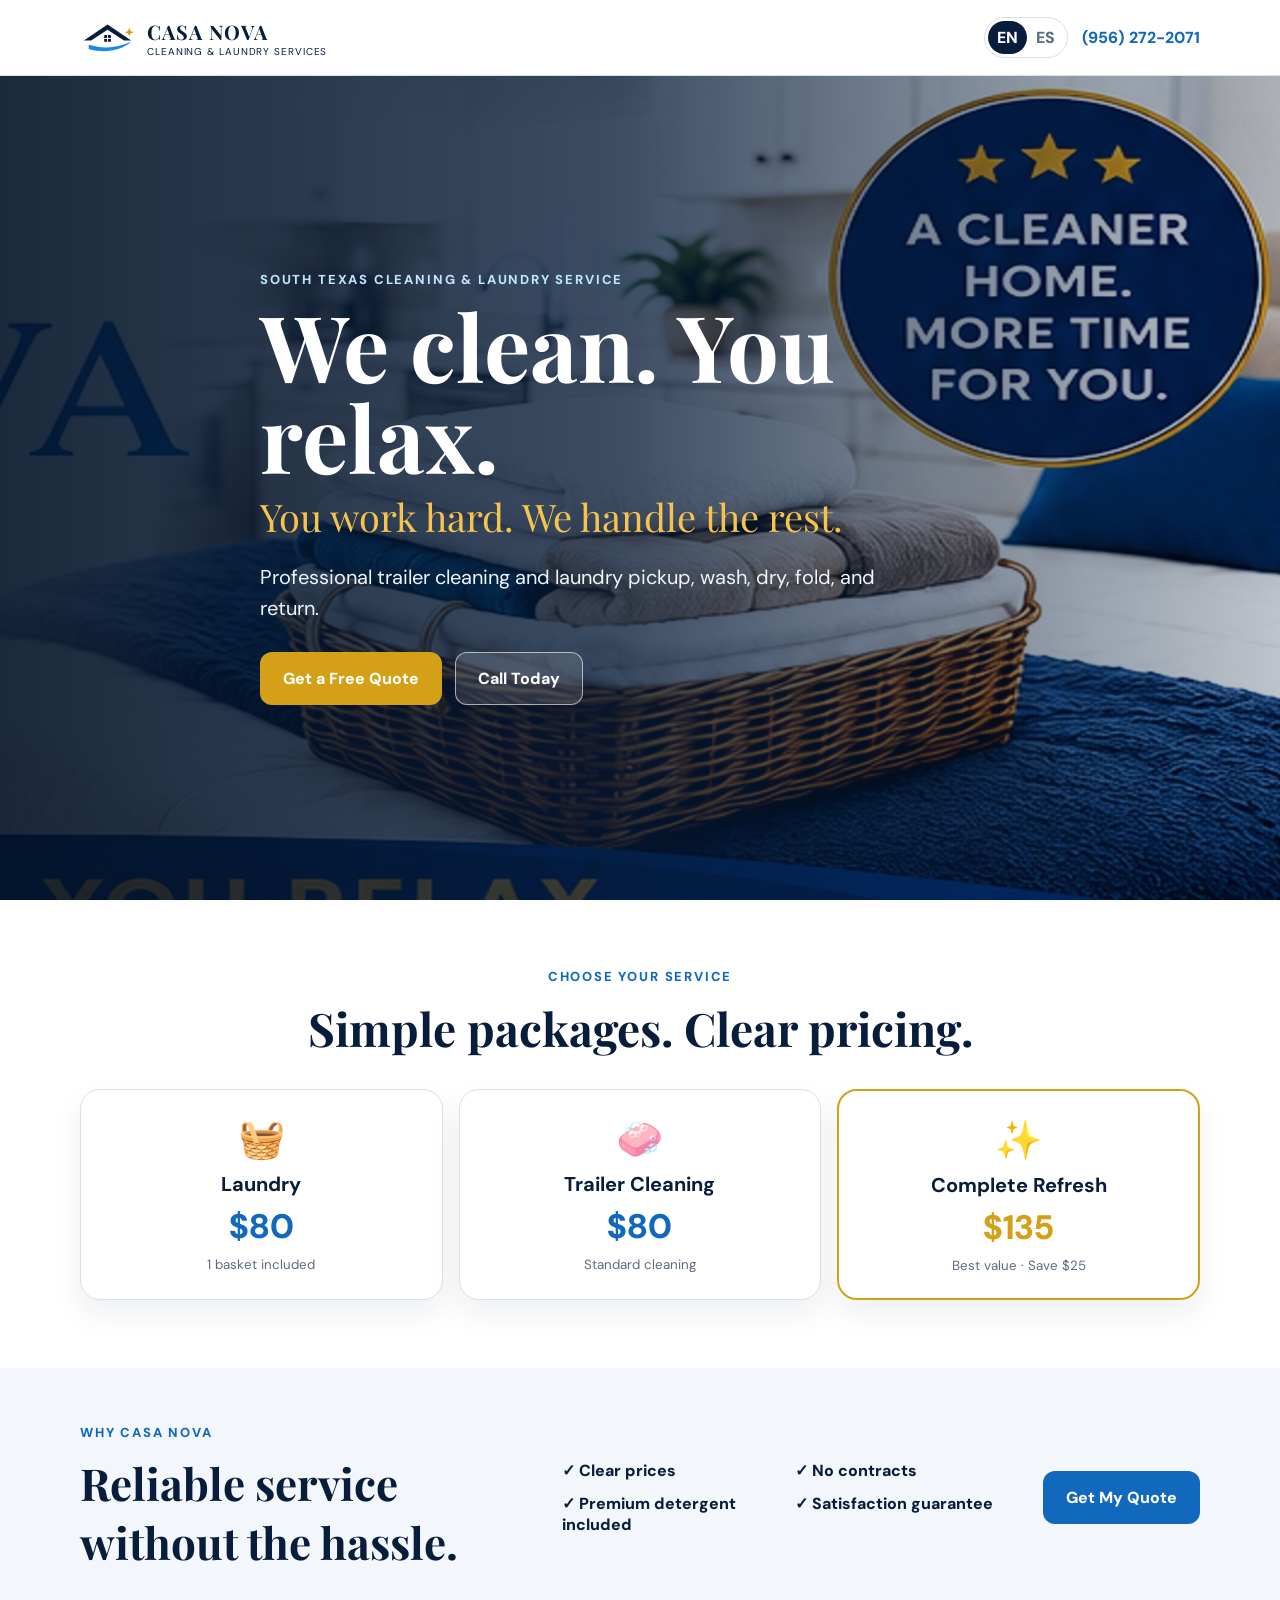
==== commit 4e38f1ce: "Add files via upload" ====
--- a/index.html
+++ b/index.html
@@ -21,7 +21,7 @@
           <path d="M57 29v14M50 36h14" stroke="#fff" stroke-width="2"/>
           <path d="m102 14 2.5 6.5L111 23l-6.5 2.5L102 32l-2.5-6.5L93 23l6.5-2.5Z" fill="#D4A017"/>
         </svg>
-        <span><strong>CASA NOVA</strong><small>Cleaning & Laundry Services</small></span>
+        <span><strong>CASA NOVA</strong><small data-en="Cleaning & Laundry Services" data-es="Servicios de Limpieza y Lavandería">Cleaning & Laundry Services</small></span>
       </a>
       <div class="header-right">
         <div class="language-switch">
@@ -51,30 +51,48 @@
       </div>
     </section>
 
-    <section class="quick-options">
-      <div class="container quick-grid">
-        <a href="quote.html?service=laundry" class="quick-card">
-          <span>🧺</span>
-          <div><strong data-en="Laundry" data-es="Lavandería">Laundry</strong><small data-en="Starting at $80" data-es="Desde $80">Starting at $80</small></div>
-        </a>
-        <a href="quote.html?service=cleaning" class="quick-card">
-          <span>🧼</span>
-          <div><strong data-en="Trailer Cleaning" data-es="Limpieza de Tráiler">Trailer Cleaning</strong><small data-en="Starting at $80" data-es="Desde $80">Starting at $80</small></div>
-        </a>
-        <a href="quote.html?service=complete" class="quick-card featured">
-          <span>✨</span>
-          <div><strong data-en="Complete Refresh" data-es="Paquete Completo">Complete Refresh</strong><small data-en="$135 · Best value" data-es="$135 · Mejor valor">$135 · Best value</small></div>
-        </a>
+    <section class="packages-section">
+      <div class="container">
+        <div class="section-heading compact">
+          <p class="eyebrow" data-en="Choose your service" data-es="Elija su servicio">Choose your service</p>
+          <h2 data-en="Simple packages. Clear pricing." data-es="Paquetes sencillos. Precios claros.">Simple packages. Clear pricing.</h2>
+        </div>
+        <div class="home-package-grid">
+          <a href="quote.html?service=laundry" class="home-package-card">
+            <span class="home-package-icon">🧺</span>
+            <strong data-en="Laundry" data-es="Lavandería">Laundry</strong>
+            <em>$80</em>
+            <small data-en="1 basket included" data-es="1 canasta incluida">1 basket included</small>
+          </a>
+          <a href="quote.html?service=cleaning" class="home-package-card">
+            <span class="home-package-icon">🧼</span>
+            <strong data-en="Trailer Cleaning" data-es="Limpieza de Tráiler">Trailer Cleaning</strong>
+            <em>$80</em>
+            <small data-en="Standard cleaning" data-es="Limpieza estándar">Standard cleaning</small>
+          </a>
+          <a href="quote.html?service=complete" class="home-package-card featured">
+            <span class="home-package-icon">✨</span>
+            <strong data-en="Complete Refresh" data-es="Paquete Completo">Complete Refresh</strong>
+            <em>$135</em>
+            <small data-en="Best value · Save $25" data-es="Mejor valor · Ahorre $25">Best value · Save $25</small>
+          </a>
+        </div>
       </div>
     </section>
 
-    <section class="home-footer-callout">
-      <div class="container callout-row">
+    <section class="why-section">
+      <div class="container why-grid">
         <div>
-          <strong data-en="Clear pricing. No contracts. Reliable service." data-es="Precios claros. Sin contratos. Servicio confiable.">Clear pricing. No contracts. Reliable service.</strong>
-          <span data-en="Serving South Texas and surrounding areas." data-es="Sirviendo al Sur de Texas y áreas cercanas.">Serving South Texas and surrounding areas.</span>
+          <p class="eyebrow" data-en="Why Casa Nova" data-es="Por qué Casa Nova">Why Casa Nova</p>
+          <h2 data-en="Reliable service without the hassle." data-es="Servicio confiable sin complicaciones.">Reliable service without the hassle.</h2>
         </div>
-        <a class="text-link" href="sms:+19562722071?&body=Hi%20Casa%20Nova!%20I%27m%20interested%20in%20your%20services." data-en="Text Casa Nova" data-es="Enviar Mensaje">Text Casa Nova</a>
+        <div class="why-points">
+          <span data-en="✓ Clear prices" data-es="✓ Precios claros">✓ Clear prices</span>
+          <span data-en="✓ No contracts" data-es="✓ Sin contratos">✓ No contracts</span>
+          <span data-en="✓ Premium detergent included" data-es="✓ Detergente premium incluido">✓ Premium detergent included</span>
+          <span data-en="✓ Satisfaction guarantee" data-es="✓ Garantía de satisfacción">✓ Satisfaction guarantee</span>
+        </div>
+        <a class="btn btn-primary" href="quote.html" data-en="Get My Quote" data-es="Solicitar Mi Cotización">Get My Quote</a>
       </div>
     </section>
   </main>
--- a/styles.css
+++ b/styles.css
@@ -108,4 +108,30 @@
   .brand-mark{width:50px}
   .hero-actions{flex-direction:column}
   .home-hero h1{font-size:46px}
-}+}
+
+.section-heading.compact{max-width:720px;text-align:center;margin:0 auto 30px}
+.section-heading.compact h2{font-size:clamp(32px,4vw,46px);margin:0}
+.packages-section{padding:68px 0;background:#fff}
+.home-package-grid{display:grid;grid-template-columns:repeat(3,1fr);gap:16px}
+.home-package-card{display:flex;flex-direction:column;align-items:center;text-align:center;gap:7px;padding:24px 18px;border:1px solid var(--border);border-radius:20px;background:#fff;box-shadow:0 14px 30px rgba(7,29,59,.07);transition:.2s}
+.home-package-card:hover{transform:translateY(-3px);box-shadow:0 18px 36px rgba(7,29,59,.12)}
+.home-package-card.featured{border:2px solid var(--gold)}
+.home-package-icon{font-size:38px}
+.home-package-card strong{font-size:20px;color:var(--navy)}
+.home-package-card em{font-style:normal;font-size:34px;font-weight:800;color:var(--blue)}
+.home-package-card.featured em{color:var(--gold)}
+.home-package-card small{color:var(--muted)}
+.why-section{padding:56px 0;background:var(--soft)}
+.why-grid{display:grid;grid-template-columns:1fr 1fr auto;gap:26px;align-items:center}
+.why-grid h2{font-size:clamp(30px,3.5vw,44px);margin:0}
+.why-points{display:grid;grid-template-columns:1fr 1fr;gap:12px;color:var(--navy);font-weight:800}
+@media(max-width:760px){
+  .home-package-grid{grid-template-columns:1fr}
+  .packages-section{padding:50px 0}
+  .why-grid{grid-template-columns:1fr}
+  .why-points{grid-template-columns:1fr 1fr}
+}
+@media(max-width:460px){
+  .why-points{grid-template-columns:1fr}
+}
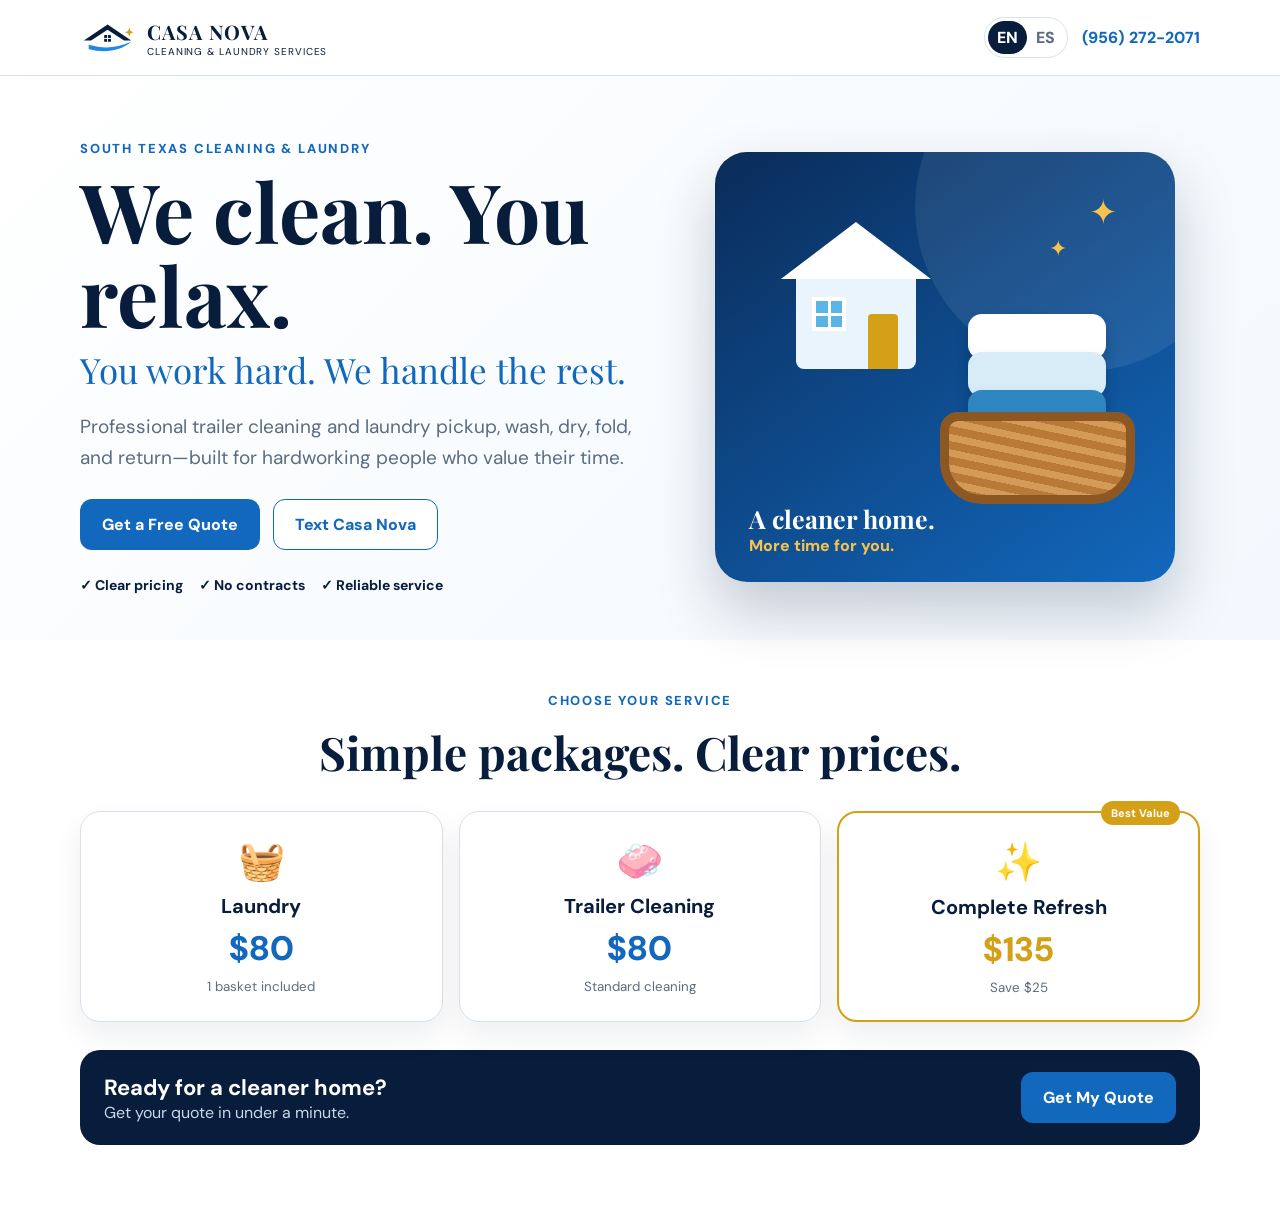
==== commit 39bf8b04: "Add files via upload" ====
--- a/index.html
+++ b/index.html
@@ -3,7 +3,7 @@
 <head>
   <meta charset="UTF-8">
   <meta name="viewport" content="width=device-width, initial-scale=1.0">
-  <meta name="description" content="Casa Nova professional cleaning and laundry services in South Texas.">
+  <meta name="description" content="Casa Nova professional trailer cleaning and laundry services in South Texas.">
   <title>Casa Nova | Cleaning & Laundry Services</title>
   <link rel="preconnect" href="https://fonts.googleapis.com">
   <link rel="preconnect" href="https://fonts.gstatic.com" crossorigin>
@@ -21,78 +21,107 @@
           <path d="M57 29v14M50 36h14" stroke="#fff" stroke-width="2"/>
           <path d="m102 14 2.5 6.5L111 23l-6.5 2.5L102 32l-2.5-6.5L93 23l6.5-2.5Z" fill="#D4A017"/>
         </svg>
-        <span><strong>CASA NOVA</strong><small data-en="Cleaning & Laundry Services" data-es="Servicios de Limpieza y Lavandería">Cleaning & Laundry Services</small></span>
+        <span>
+          <strong>CASA NOVA</strong>
+          <small data-en="Cleaning & Laundry Services" data-es="Servicios de Limpieza y Lavandería">Cleaning & Laundry Services</small>
+        </span>
       </a>
-      <div class="header-right">
-        <div class="language-switch">
+
+      <div class="header-actions">
+        <div class="language-switch" aria-label="Language selection">
           <button class="lang-btn active" type="button" data-lang="en">EN</button>
           <button class="lang-btn" type="button" data-lang="es">ES</button>
         </div>
-        <a class="header-phone" href="tel:+19562722071">(956) 272-2071</a>
+        <a class="phone-link" href="tel:+19562722071">(956) 272-2071</a>
       </div>
     </div>
   </header>
 
   <main>
-    <section class="home-hero">
-      <img class="hero-bg" src="hero.jpg" alt="Fresh folded towels in a clean home">
-      <div class="hero-overlay"></div>
-      <div class="container hero-content">
-        <p class="eyebrow light" data-en="South Texas Cleaning & Laundry Service" data-es="Servicio de Limpieza y Lavandería en el Sur de Texas">South Texas Cleaning & Laundry Service</p>
-        <h1 data-en="We clean. You relax." data-es="Nosotros limpiamos. Usted se relaja.">We clean. You relax.</h1>
-        <p class="hero-tagline" data-en="You work hard. We handle the rest." data-es="Usted trabaja duro. Nosotros nos encargamos del resto.">You work hard. We handle the rest.</p>
-        <p class="hero-summary" data-en="Professional trailer cleaning and laundry pickup, wash, dry, fold, and return." data-es="Limpieza profesional de tráiler y recolección, lavado, secado, doblado y entrega de ropa.">
-          Professional trailer cleaning and laundry pickup, wash, dry, fold, and return.
-        </p>
-        <div class="hero-actions">
-          <a class="btn btn-gold" href="quote.html" data-en="Get a Free Quote" data-es="Solicitar Cotización Gratis">Get a Free Quote</a>
-          <a class="btn btn-glass" href="tel:+19562722071" data-en="Call Today" data-es="Llamar Hoy">Call Today</a>
+    <section class="hero">
+      <div class="container hero-grid">
+        <div class="hero-copy">
+          <p class="eyebrow" data-en="South Texas Cleaning & Laundry" data-es="Limpieza y Lavandería en el Sur de Texas">South Texas Cleaning & Laundry</p>
+          <h1 data-en="We clean. You relax." data-es="Nosotros limpiamos. Usted se relaja.">We clean. You relax.</h1>
+          <p class="tagline" data-en="You work hard. We handle the rest." data-es="Usted trabaja duro. Nosotros nos encargamos del resto.">You work hard. We handle the rest.</p>
+          <p class="hero-text" data-en="Professional trailer cleaning and laundry pickup, wash, dry, fold, and return—built for hardworking people who value their time." data-es="Limpieza profesional de tráiler y recolección, lavado, secado, doblado y entrega de ropa—creado para personas trabajadoras que valoran su tiempo.">
+            Professional trailer cleaning and laundry pickup, wash, dry, fold, and return—built for hardworking people who value their time.
+          </p>
+          <div class="hero-actions">
+            <a class="btn btn-primary" href="quote.html" data-en="Get a Free Quote" data-es="Solicitar Cotización Gratis">Get a Free Quote</a>
+            <a class="btn btn-secondary" href="sms:+19562722071?&body=Hi%20Casa%20Nova!%20I%27m%20interested%20in%20your%20services." data-en="Text Casa Nova" data-es="Enviar Mensaje">Text Casa Nova</a>
+          </div>
+          <div class="trust-row">
+            <span data-en="✓ Clear pricing" data-es="✓ Precios claros">✓ Clear pricing</span>
+            <span data-en="✓ No contracts" data-es="✓ Sin contratos">✓ No contracts</span>
+            <span data-en="✓ Reliable service" data-es="✓ Servicio confiable">✓ Reliable service</span>
+          </div>
+        </div>
+
+        <div class="hero-visual" aria-label="Stylized clean home and folded laundry">
+          <div class="visual-card">
+            <div class="sparkle s1">✦</div>
+            <div class="sparkle s2">✦</div>
+            <div class="house">
+              <div class="roof"></div>
+              <div class="home-body">
+                <div class="window"></div>
+                <div class="door"></div>
+              </div>
+            </div>
+            <div class="laundry-stack">
+              <div class="towel towel-1"></div>
+              <div class="towel towel-2"></div>
+              <div class="towel towel-3"></div>
+              <div class="basket"></div>
+            </div>
+            <div class="visual-copy">
+              <strong data-en="A cleaner home." data-es="Un hogar más limpio.">A cleaner home.</strong>
+              <span data-en="More time for you." data-es="Más tiempo para usted.">More time for you.</span>
+            </div>
+          </div>
         </div>
       </div>
     </section>
 
-    <section class="packages-section">
+    <section class="packages">
       <div class="container">
-        <div class="section-heading compact">
+        <div class="section-heading">
           <p class="eyebrow" data-en="Choose your service" data-es="Elija su servicio">Choose your service</p>
-          <h2 data-en="Simple packages. Clear pricing." data-es="Paquetes sencillos. Precios claros.">Simple packages. Clear pricing.</h2>
+          <h2 data-en="Simple packages. Clear prices." data-es="Paquetes sencillos. Precios claros.">Simple packages. Clear prices.</h2>
         </div>
-        <div class="home-package-grid">
-          <a href="quote.html?service=laundry" class="home-package-card">
-            <span class="home-package-icon">🧺</span>
+
+        <div class="package-grid">
+          <a class="package-card" href="quote.html?service=laundry">
+            <span class="package-icon">🧺</span>
             <strong data-en="Laundry" data-es="Lavandería">Laundry</strong>
             <em>$80</em>
             <small data-en="1 basket included" data-es="1 canasta incluida">1 basket included</small>
           </a>
-          <a href="quote.html?service=cleaning" class="home-package-card">
-            <span class="home-package-icon">🧼</span>
+
+          <a class="package-card" href="quote.html?service=cleaning">
+            <span class="package-icon">🧼</span>
             <strong data-en="Trailer Cleaning" data-es="Limpieza de Tráiler">Trailer Cleaning</strong>
             <em>$80</em>
             <small data-en="Standard cleaning" data-es="Limpieza estándar">Standard cleaning</small>
           </a>
-          <a href="quote.html?service=complete" class="home-package-card featured">
-            <span class="home-package-icon">✨</span>
+
+          <a class="package-card featured" href="quote.html?service=complete">
+            <span class="best-value" data-en="Best Value" data-es="Mejor Valor">Best Value</span>
+            <span class="package-icon">✨</span>
             <strong data-en="Complete Refresh" data-es="Paquete Completo">Complete Refresh</strong>
             <em>$135</em>
-            <small data-en="Best value · Save $25" data-es="Mejor valor · Ahorre $25">Best value · Save $25</small>
+            <small data-en="Save $25" data-es="Ahorre $25">Save $25</small>
           </a>
         </div>
-      </div>
-    </section>
 
-    <section class="why-section">
-      <div class="container why-grid">
-        <div>
-          <p class="eyebrow" data-en="Why Casa Nova" data-es="Por qué Casa Nova">Why Casa Nova</p>
-          <h2 data-en="Reliable service without the hassle." data-es="Servicio confiable sin complicaciones.">Reliable service without the hassle.</h2>
+        <div class="bottom-cta">
+          <div>
+            <strong data-en="Ready for a cleaner home?" data-es="¿Listo para un hogar más limpio?">Ready for a cleaner home?</strong>
+            <span data-en="Get your quote in under a minute." data-es="Obtenga su cotización en menos de un minuto.">Get your quote in under a minute.</span>
+          </div>
+          <a class="btn btn-primary" href="quote.html" data-en="Get My Quote" data-es="Solicitar Mi Cotización">Get My Quote</a>
         </div>
-        <div class="why-points">
-          <span data-en="✓ Clear prices" data-es="✓ Precios claros">✓ Clear prices</span>
-          <span data-en="✓ No contracts" data-es="✓ Sin contratos">✓ No contracts</span>
-          <span data-en="✓ Premium detergent included" data-es="✓ Detergente premium incluido">✓ Premium detergent included</span>
-          <span data-en="✓ Satisfaction guarantee" data-es="✓ Garantía de satisfacción">✓ Satisfaction guarantee</span>
-        </div>
-        <a class="btn btn-primary" href="quote.html" data-en="Get My Quote" data-es="Solicitar Mi Cotización">Get My Quote</a>
       </div>
     </section>
   </main>
--- a/styles.css
+++ b/styles.css
@@ -1,6 +1,12 @@
 :root{
-  --navy:#071d3b;--blue:#1268bd;--gold:#d4a017;--ink:#142033;--muted:#5c6c80;
-  --soft:#f3f7fb;--border:#d7e1eb;--white:#fff;
+  --navy:#071d3b;
+  --blue:#1268bd;
+  --gold:#d4a017;
+  --ink:#142033;
+  --muted:#5c6c80;
+  --soft:#f3f7fb;
+  --border:#d7e1eb;
+  --white:#fff;
 }
 *{box-sizing:border-box}
 html{scroll-behavior:smooth}
@@ -15,123 +21,122 @@
 .brand span{display:flex;flex-direction:column}
 .brand strong{font-family:"Playfair Display",serif;font-size:20px;letter-spacing:.05em}
 .brand small{font-size:10px;text-transform:uppercase;letter-spacing:.09em}
-.header-right{display:flex;align-items:center;gap:14px}
-.header-phone,.back-home{font-weight:800;color:var(--blue)}
+.header-actions{display:flex;align-items:center;gap:14px}
+.phone-link,.back-link{font-weight:800;color:var(--blue)}
 .language-switch{display:flex;border:1px solid var(--border);border-radius:999px;padding:3px}
 .lang-btn{border:0;background:transparent;border-radius:999px;padding:6px 9px;font-weight:800;color:var(--muted);cursor:pointer}
 .lang-btn.active{background:var(--navy);color:#fff}
 
-.home-hero{position:relative;min-height:calc(100svh - 76px);display:flex;align-items:center;overflow:hidden}
-.hero-bg{position:absolute;inset:0;width:100%;height:100%;object-fit:cover}
-.hero-overlay{position:absolute;inset:0;background:linear-gradient(90deg,rgba(3,18,39,.9) 0%,rgba(4,26,55,.78) 48%,rgba(4,26,55,.26) 100%)}
-.hero-content{position:relative;z-index:2;color:#fff;max-width:760px;padding-top:38px;padding-bottom:38px}
+.hero{padding:64px 0 46px;background:linear-gradient(135deg,#fff 0%,#f2f8fd 100%)}
+.hero-grid{display:grid;grid-template-columns:1.05fr .95fr;gap:46px;align-items:center}
 .eyebrow{text-transform:uppercase;letter-spacing:.14em;font-weight:800;font-size:13px;color:var(--blue);margin:0 0 12px}
-.eyebrow.light{color:#bfe4ff}
-h1,h2{font-family:"Playfair Display",serif;color:var(--navy)}
-.home-hero h1{color:#fff;font-size:clamp(52px,8vw,92px);line-height:.98;margin:0 0 10px}
-.hero-tagline{font-family:"Playfair Display",serif;font-size:clamp(25px,3vw,38px);color:#f6c34e;margin:0 0 15px}
-.hero-summary{font-size:20px;line-height:1.55;max-width:650px;color:#edf5fb}
-.hero-actions{display:flex;gap:13px;margin-top:28px}
-.btn{display:inline-flex;align-items:center;justify-content:center;border-radius:12px;padding:15px 22px;border:1px solid transparent;font-weight:800;cursor:pointer}
-.btn-gold{background:var(--gold);color:#fff}
-.btn-glass{background:rgba(255,255,255,.12);border-color:rgba(255,255,255,.6);color:#fff}
+h1,h2{font-family:"Playfair Display",serif;color:var(--navy);margin-top:0}
+.hero h1{font-size:clamp(50px,7vw,82px);line-height:1.02;margin-bottom:10px}
+.tagline{font-family:"Playfair Display",serif;color:var(--blue);font-size:clamp(24px,3vw,35px);margin:0 0 16px}
+.hero-text{font-size:19px;line-height:1.6;color:var(--muted);max-width:680px}
+.hero-actions{display:flex;gap:13px;margin:26px 0}
+.btn{display:inline-flex;align-items:center;justify-content:center;border-radius:12px;padding:14px 21px;border:1px solid transparent;font-weight:800;cursor:pointer}
 .btn-primary{background:var(--blue);color:#fff}
-.quick-options{margin-top:-52px;position:relative;z-index:4}
-.quick-grid{display:grid;grid-template-columns:repeat(3,1fr);gap:14px}
-.quick-card{display:flex;align-items:center;gap:14px;background:#fff;border:1px solid var(--border);border-radius:17px;padding:18px;box-shadow:0 16px 35px rgba(7,29,59,.12)}
-.quick-card span{font-size:34px}
-.quick-card div{display:flex;flex-direction:column}
-.quick-card strong{color:var(--navy);font-size:18px}
-.quick-card small{color:var(--muted)}
-.quick-card.featured{border:2px solid var(--gold)}
-.home-footer-callout{padding:30px 0}
-.callout-row{display:flex;align-items:center;justify-content:space-between;gap:20px}
-.callout-row>div{display:flex;flex-direction:column}
-.callout-row strong{color:var(--navy)}
-.callout-row span{color:var(--muted)}
-.text-link{color:var(--blue);font-weight:800}
+.btn-primary:hover{background:#0a57a2}
+.btn-secondary{background:#fff;color:var(--blue);border-color:var(--blue)}
+.trust-row{display:flex;flex-wrap:wrap;gap:16px;color:var(--navy);font-weight:700;font-size:14px}
 
-.quote-main{padding:56px 0 80px;background:var(--soft);min-height:calc(100vh - 76px)}
-.quote-layout{max-width:940px}
-.quote-intro{text-align:center;max-width:720px;margin:0 auto 30px}
-.quote-intro h1{font-size:clamp(38px,5vw,58px);margin:0 0 10px}
-.quote-intro>p:last-child{color:var(--muted);font-size:18px}
-.booking-card{background:#fff;border:1px solid var(--border);border-radius:24px;box-shadow:0 18px 45px rgba(7,29,59,.09);overflow:hidden}
-.quote-section{display:grid;grid-template-columns:54px 1fr;gap:18px;padding:26px;border-bottom:1px solid var(--border)}
-.section-number{width:40px;height:40px;border-radius:50%;display:grid;place-items:center;background:var(--blue);color:#fff;font-weight:800}
-.section-body h2{font-size:26px;margin:0 0 8px}
-.tap-note{margin:0 0 14px;color:var(--blue);font-weight:700;font-size:14px}
-.package-grid{display:grid;grid-template-columns:repeat(3,1fr);gap:12px}
-.package-card input,.addon input{position:absolute;opacity:0}
-.package-card span{height:100%;display:flex;flex-direction:column;gap:5px;padding:16px;border:1px solid var(--border);border-radius:15px;cursor:pointer}
-.package-card input:checked+span{border-color:var(--blue);box-shadow:0 0 0 3px rgba(18,104,189,.13);background:#f4f9fe}
-.package-card b{font-size:30px}.package-card strong{color:var(--navy)}.package-card em{font-style:normal;color:var(--blue);font-size:25px;font-weight:800}.package-card small{color:var(--muted)}
-.basket-control{display:grid;gap:7px;margin-bottom:15px}
-.basket-control label{max-width:260px}
+.hero-visual{display:flex;justify-content:center}
+.visual-card{width:min(460px,100%);height:430px;border-radius:32px;background:linear-gradient(145deg,#0a2c59,#1268bd);position:relative;overflow:hidden;box-shadow:0 28px 60px rgba(7,29,59,.22)}
+.visual-card:before{content:"";position:absolute;width:330px;height:330px;border-radius:50%;background:rgba(255,255,255,.08);top:-110px;right:-70px}
+.sparkle{position:absolute;color:#f6c34e;font-size:34px}
+.s1{top:38px;right:58px}.s2{top:82px;right:108px;font-size:22px}
+.house{position:absolute;left:52px;top:70px;width:178px}
+.roof{width:150px;height:95px;background:#fff;clip-path:polygon(50% 0,100% 60%,85% 60%,85% 100%,15% 100%,15% 60%,0 60%);margin:auto}
+.home-body{width:120px;height:90px;background:#eaf4fc;margin:-38px auto 0;border-radius:0 0 8px 8px;position:relative}
+.window{width:34px;height:34px;background:#5ab4e6;position:absolute;left:16px;top:18px;border:4px solid #fff}
+.window:before,.window:after{content:"";position:absolute;background:#fff}.window:before{width:100%;height:3px;top:12px}.window:after{height:100%;width:3px;left:12px}
+.door{position:absolute;width:30px;height:55px;background:#d4a017;right:18px;bottom:0;border-radius:4px 4px 0 0}
+.laundry-stack{position:absolute;right:40px;bottom:78px;width:195px;height:190px}
+.towel{position:absolute;left:28px;width:138px;height:45px;border-radius:14px;box-shadow:0 8px 14px rgba(0,0,0,.18)}
+.towel-1{top:0;background:#fff}.towel-2{top:38px;background:#d8ecf8}.towel-3{top:76px;background:#2e86c1}
+.basket{position:absolute;left:0;bottom:0;width:195px;height:92px;border:9px solid #8d5724;border-radius:18px 18px 42px 42px;background:repeating-linear-gradient(12deg,#b97a37 0 8px,#d39b57 8px 15px)}
+.visual-copy{position:absolute;left:34px;bottom:26px;color:#fff;display:flex;flex-direction:column}
+.visual-copy strong{font-family:"Playfair Display",serif;font-size:25px}
+.visual-copy span{color:#f6c34e;font-weight:800}
+
+.packages{padding:52px 0 64px}
+.section-heading{text-align:center;max-width:700px;margin:0 auto 28px}
+.section-heading h2{font-size:clamp(32px,4vw,46px);margin-bottom:0}
+.package-grid{display:grid;grid-template-columns:repeat(3,1fr);gap:16px}
+.package-card{position:relative;display:flex;flex-direction:column;align-items:center;text-align:center;gap:7px;padding:24px 18px;border:1px solid var(--border);border-radius:20px;background:#fff;box-shadow:0 14px 30px rgba(7,29,59,.07);transition:.2s}
+.package-card:hover{transform:translateY(-3px);box-shadow:0 18px 36px rgba(7,29,59,.12)}
+.package-card.featured{border:2px solid var(--gold)}
+.best-value{position:absolute;top:-12px;right:18px;background:var(--gold);color:#fff;padding:5px 10px;border-radius:999px;font-size:11px;font-weight:800}
+.package-icon{font-size:38px}
+.package-card strong{font-size:20px;color:var(--navy)}
+.package-card em{font-style:normal;font-size:34px;font-weight:800;color:var(--blue)}
+.package-card.featured em{color:var(--gold)}
+.package-card small{color:var(--muted)}
+.bottom-cta{margin-top:28px;background:var(--navy);color:#fff;border-radius:20px;padding:22px 24px;display:flex;align-items:center;justify-content:space-between;gap:20px}
+.bottom-cta>div{display:flex;flex-direction:column}
+.bottom-cta strong{font-size:22px}.bottom-cta span{color:#c8d8e9}
+
+.quote-main{padding:48px 0 72px;background:var(--soft);min-height:calc(100vh - 76px)}
+.quote-wrap{max-width:940px}
+.quote-heading{text-align:center;max-width:720px;margin:0 auto 28px}
+.quote-heading h1{font-size:clamp(38px,5vw,58px);margin-bottom:10px}
+.quote-heading>p:last-child{color:var(--muted);font-size:18px}
+.quote-card{background:#fff;border:1px solid var(--border);border-radius:24px;box-shadow:0 18px 45px rgba(7,29,59,.09);overflow:hidden}
+.quote-step{display:grid;grid-template-columns:52px 1fr;gap:18px;padding:25px;border-bottom:1px solid var(--border)}
+.step-number{width:40px;height:40px;border-radius:50%;display:grid;place-items:center;background:var(--blue);color:#fff;font-weight:800}
+.step-body h2{font-size:25px;margin-bottom:6px}
+.step-note{margin:0 0 14px;color:var(--blue);font-size:14px;font-weight:700}
+.service-select-grid{display:grid;grid-template-columns:repeat(3,1fr);gap:12px}
+.service-choice input,.addon-choice input{position:absolute;opacity:0}
+.service-choice span{height:100%;display:flex;flex-direction:column;gap:5px;padding:16px;border:1px solid var(--border);border-radius:15px;cursor:pointer}
+.service-choice input:checked+span{border-color:var(--blue);box-shadow:0 0 0 3px rgba(18,104,189,.13);background:#f4f9fe}
+.service-choice b{font-size:30px}
+.service-choice strong{color:var(--navy)}
+.service-choice em{font-style:normal;color:var(--blue);font-size:25px;font-weight:800}
+.service-choice small{color:var(--muted)}
+.basket-section{display:grid;gap:7px;margin-bottom:15px}
+.basket-section label{max-width:260px}
 .addon-grid{display:grid;grid-template-columns:repeat(2,1fr);gap:10px}
-.addon span{display:flex;align-items:center;justify-content:space-between;gap:10px;border:1px solid var(--border);border-radius:12px;padding:13px;cursor:pointer}
-.addon input:checked+span{border-color:var(--blue);background:#f4f9fe;box-shadow:0 0 0 3px rgba(18,104,189,.1)}
-.addon input:disabled+span{opacity:.45}
-.addon em{font-style:normal;color:var(--blue);font-weight:800}
-.form-fields{display:grid;gap:13px}
+.addon-choice span{display:flex;align-items:center;justify-content:space-between;gap:10px;border:1px solid var(--border);border-radius:12px;padding:13px;cursor:pointer}
+.addon-choice input:checked+span{border-color:var(--blue);background:#f4f9fe;box-shadow:0 0 0 3px rgba(18,104,189,.1)}
+.addon-choice input:disabled+span{opacity:.45}
+.addon-choice em{font-style:normal;color:var(--blue);font-weight:800}
+.small-note{font-size:13px;color:var(--muted);margin-top:12px}
+.fields{display:grid;gap:13px}
 label{display:grid;gap:6px;font-weight:700}
 input,select,textarea{width:100%;border:1px solid #c7d5e3;border-radius:10px;padding:12px 13px;background:#fff;color:var(--ink)}
 input:focus,select:focus,textarea:focus{outline:3px solid rgba(18,104,189,.13);border-color:var(--blue)}
 .two-col{display:grid;grid-template-columns:1fr 1fr;gap:12px}
-.quote-summary{display:flex;align-items:center;justify-content:space-between;gap:20px;background:var(--navy);color:#fff;padding:24px 26px}
-.quote-summary>div{display:flex;flex-direction:column}
-.quote-summary strong{font-size:42px;color:#f6c34e}
-.quote-summary small{color:#cbd9e7}
+.quote-footer{display:flex;align-items:center;justify-content:space-between;gap:20px;background:var(--navy);color:#fff;padding:24px 26px}
+.total-box{display:flex;flex-direction:column}
+.total-box strong{font-size:42px;color:#f6c34e}
+.total-box small{color:#cbd9e7}
 
-@media(max-width:760px){
-  .header-phone{display:none}
-  .home-hero{min-height:calc(100svh - 76px)}
-  .hero-overlay{background:linear-gradient(180deg,rgba(3,18,39,.55) 0%,rgba(3,18,39,.88) 68%,rgba(3,18,39,.96) 100%)}
-  .hero-content{align-self:flex-end;padding-bottom:100px}
-  .home-hero h1{font-size:52px}
-  .hero-summary{font-size:17px}
-  .quick-options{margin-top:-74px}
-  .quick-grid{grid-template-columns:1fr}
-  .quick-card{padding:14px 16px}
-  .home-footer-callout{padding:22px 0 28px}
-  .callout-row{flex-direction:column;align-items:flex-start}
-  .quote-main{padding-top:34px}
-  .quote-section{grid-template-columns:1fr;padding:20px}
-  .section-number{width:34px;height:34px}
-  .package-grid,.addon-grid,.two-col{grid-template-columns:1fr}
-  .quote-summary{flex-direction:column;align-items:stretch}
-  .quote-summary .btn{width:100%}
+@media(max-width:820px){
+  .phone-link{display:none}
+  .hero-grid{grid-template-columns:1fr}
+  .hero{padding-top:42px}
+  .hero-visual{order:-1}
+  .visual-card{height:320px}
+  .house{transform:scale(.8);transform-origin:top left;left:28px;top:40px}
+  .laundry-stack{transform:scale(.8);transform-origin:bottom right;right:20px;bottom:64px}
+  .visual-copy{left:24px;bottom:20px}
+  .package-grid{grid-template-columns:1fr}
+  .bottom-cta{flex-direction:column;align-items:flex-start}
+  .quote-step{grid-template-columns:1fr}
+  .service-select-grid,.addon-grid,.two-col{grid-template-columns:1fr}
+  .quote-footer{flex-direction:column;align-items:stretch}
+  .quote-footer .btn{width:100%}
 }
 @media(max-width:460px){
   .brand small{display:none}
   .brand strong{font-size:17px}
   .brand-mark{width:50px}
+  .hero h1{font-size:46px}
   .hero-actions{flex-direction:column}
-  .home-hero h1{font-size:46px}
-}
-
-.section-heading.compact{max-width:720px;text-align:center;margin:0 auto 30px}
-.section-heading.compact h2{font-size:clamp(32px,4vw,46px);margin:0}
-.packages-section{padding:68px 0;background:#fff}
-.home-package-grid{display:grid;grid-template-columns:repeat(3,1fr);gap:16px}
-.home-package-card{display:flex;flex-direction:column;align-items:center;text-align:center;gap:7px;padding:24px 18px;border:1px solid var(--border);border-radius:20px;background:#fff;box-shadow:0 14px 30px rgba(7,29,59,.07);transition:.2s}
-.home-package-card:hover{transform:translateY(-3px);box-shadow:0 18px 36px rgba(7,29,59,.12)}
-.home-package-card.featured{border:2px solid var(--gold)}
-.home-package-icon{font-size:38px}
-.home-package-card strong{font-size:20px;color:var(--navy)}
-.home-package-card em{font-style:normal;font-size:34px;font-weight:800;color:var(--blue)}
-.home-package-card.featured em{color:var(--gold)}
-.home-package-card small{color:var(--muted)}
-.why-section{padding:56px 0;background:var(--soft)}
-.why-grid{display:grid;grid-template-columns:1fr 1fr auto;gap:26px;align-items:center}
-.why-grid h2{font-size:clamp(30px,3.5vw,44px);margin:0}
-.why-points{display:grid;grid-template-columns:1fr 1fr;gap:12px;color:var(--navy);font-weight:800}
-@media(max-width:760px){
-  .home-package-grid{grid-template-columns:1fr}
-  .packages-section{padding:50px 0}
-  .why-grid{grid-template-columns:1fr}
-  .why-points{grid-template-columns:1fr 1fr}
-}
-@media(max-width:460px){
-  .why-points{grid-template-columns:1fr}
-}
+  .visual-card{height:285px}
+  .house{transform:scale(.7);left:18px}
+  .laundry-stack{transform:scale(.68);right:8px}
+  .visual-copy strong{font-size:21px}
+}
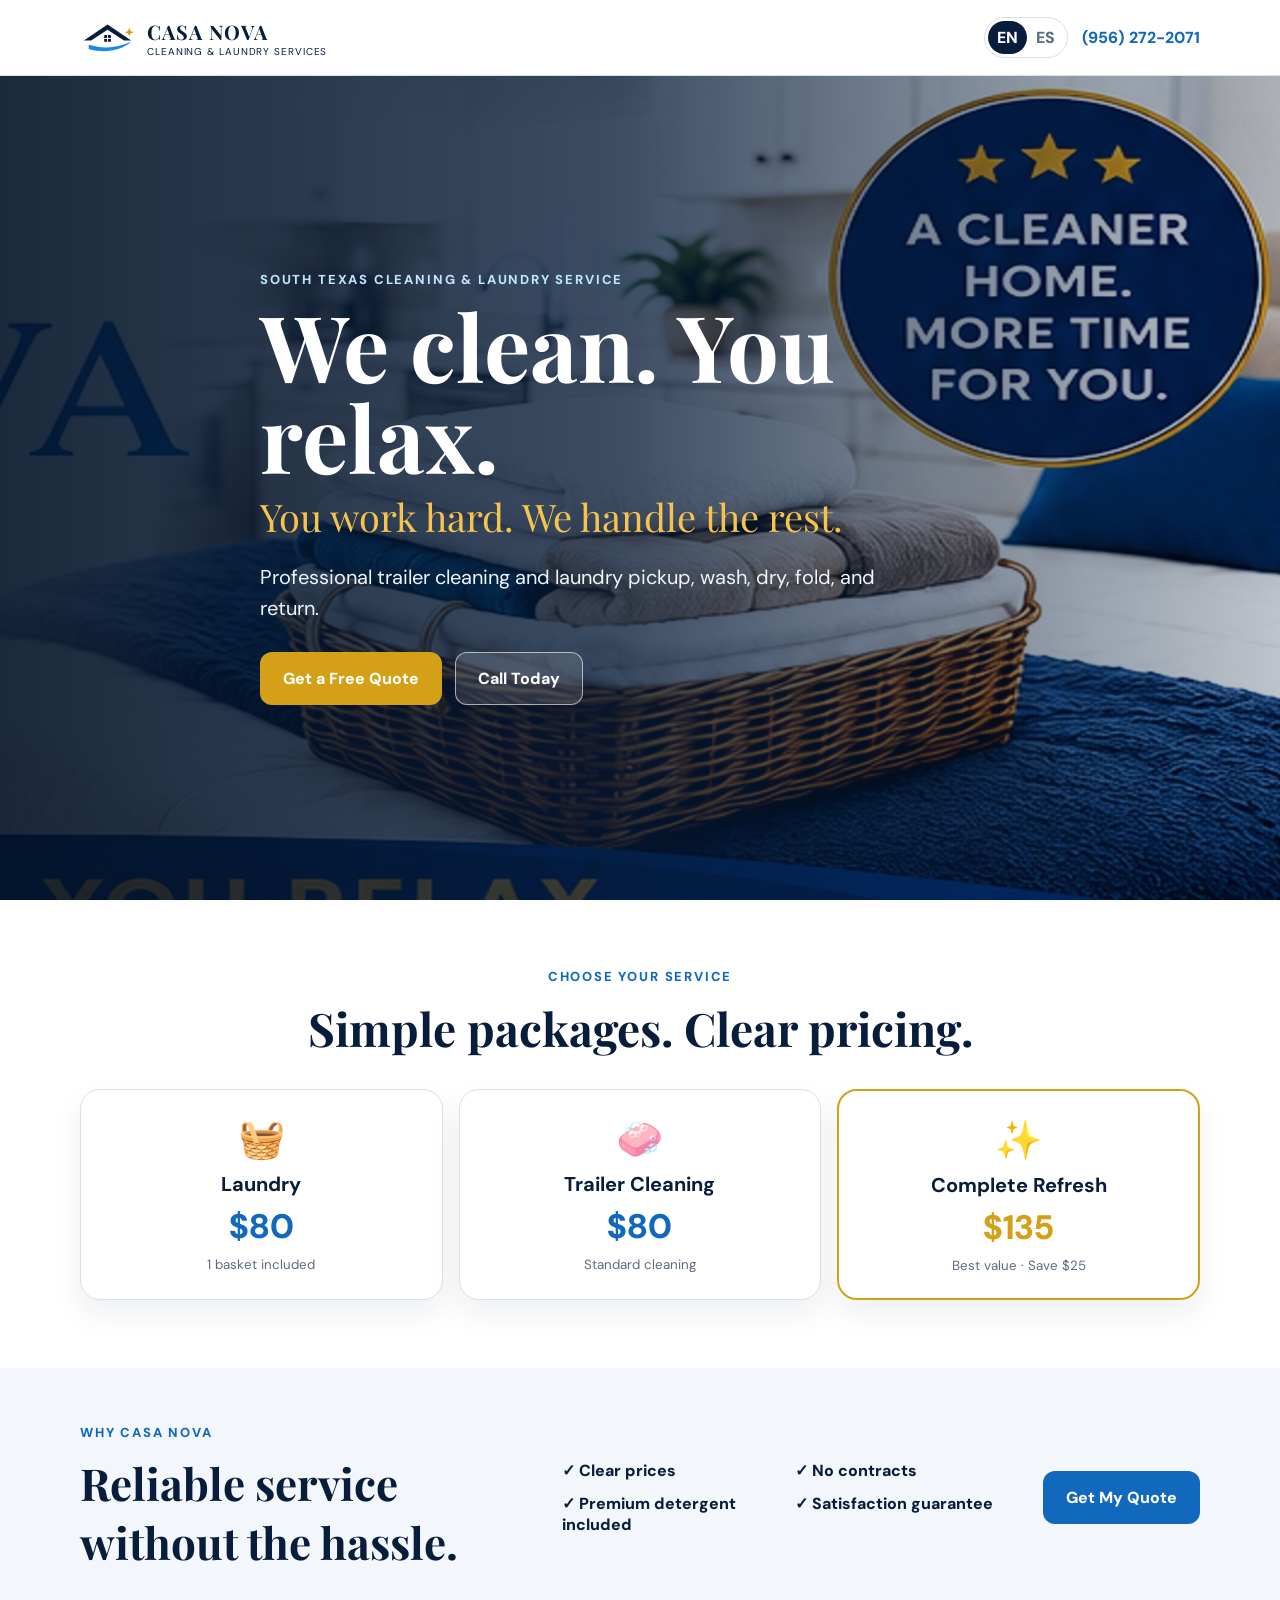
==== commit 1c844265: "Add files via upload" ====
--- a/index.html
+++ b/index.html
@@ -3,7 +3,7 @@
 <head>
   <meta charset="UTF-8">
   <meta name="viewport" content="width=device-width, initial-scale=1.0">
-  <meta name="description" content="Casa Nova professional trailer cleaning and laundry services in South Texas.">
+  <meta name="description" content="Casa Nova professional cleaning and laundry services in South Texas.">
   <title>Casa Nova | Cleaning & Laundry Services</title>
   <link rel="preconnect" href="https://fonts.googleapis.com">
   <link rel="preconnect" href="https://fonts.gstatic.com" crossorigin>
@@ -21,107 +21,78 @@
           <path d="M57 29v14M50 36h14" stroke="#fff" stroke-width="2"/>
           <path d="m102 14 2.5 6.5L111 23l-6.5 2.5L102 32l-2.5-6.5L93 23l6.5-2.5Z" fill="#D4A017"/>
         </svg>
-        <span>
-          <strong>CASA NOVA</strong>
-          <small data-en="Cleaning & Laundry Services" data-es="Servicios de Limpieza y Lavandería">Cleaning & Laundry Services</small>
-        </span>
+        <span><strong>CASA NOVA</strong><small data-en="Cleaning & Laundry Services" data-es="Servicios de Limpieza y Lavandería">Cleaning & Laundry Services</small></span>
       </a>
-
-      <div class="header-actions">
-        <div class="language-switch" aria-label="Language selection">
+      <div class="header-right">
+        <div class="language-switch">
           <button class="lang-btn active" type="button" data-lang="en">EN</button>
           <button class="lang-btn" type="button" data-lang="es">ES</button>
         </div>
-        <a class="phone-link" href="tel:+19562722071">(956) 272-2071</a>
+        <a class="header-phone" href="tel:+19562722071">(956) 272-2071</a>
       </div>
     </div>
   </header>
 
   <main>
-    <section class="hero">
-      <div class="container hero-grid">
-        <div class="hero-copy">
-          <p class="eyebrow" data-en="South Texas Cleaning & Laundry" data-es="Limpieza y Lavandería en el Sur de Texas">South Texas Cleaning & Laundry</p>
-          <h1 data-en="We clean. You relax." data-es="Nosotros limpiamos. Usted se relaja.">We clean. You relax.</h1>
-          <p class="tagline" data-en="You work hard. We handle the rest." data-es="Usted trabaja duro. Nosotros nos encargamos del resto.">You work hard. We handle the rest.</p>
-          <p class="hero-text" data-en="Professional trailer cleaning and laundry pickup, wash, dry, fold, and return—built for hardworking people who value their time." data-es="Limpieza profesional de tráiler y recolección, lavado, secado, doblado y entrega de ropa—creado para personas trabajadoras que valoran su tiempo.">
-            Professional trailer cleaning and laundry pickup, wash, dry, fold, and return—built for hardworking people who value their time.
-          </p>
-          <div class="hero-actions">
-            <a class="btn btn-primary" href="quote.html" data-en="Get a Free Quote" data-es="Solicitar Cotización Gratis">Get a Free Quote</a>
-            <a class="btn btn-secondary" href="sms:+19562722071?&body=Hi%20Casa%20Nova!%20I%27m%20interested%20in%20your%20services." data-en="Text Casa Nova" data-es="Enviar Mensaje">Text Casa Nova</a>
-          </div>
-          <div class="trust-row">
-            <span data-en="✓ Clear pricing" data-es="✓ Precios claros">✓ Clear pricing</span>
-            <span data-en="✓ No contracts" data-es="✓ Sin contratos">✓ No contracts</span>
-            <span data-en="✓ Reliable service" data-es="✓ Servicio confiable">✓ Reliable service</span>
-          </div>
-        </div>
-
-        <div class="hero-visual" aria-label="Stylized clean home and folded laundry">
-          <div class="visual-card">
-            <div class="sparkle s1">✦</div>
-            <div class="sparkle s2">✦</div>
-            <div class="house">
-              <div class="roof"></div>
-              <div class="home-body">
-                <div class="window"></div>
-                <div class="door"></div>
-              </div>
-            </div>
-            <div class="laundry-stack">
-              <div class="towel towel-1"></div>
-              <div class="towel towel-2"></div>
-              <div class="towel towel-3"></div>
-              <div class="basket"></div>
-            </div>
-            <div class="visual-copy">
-              <strong data-en="A cleaner home." data-es="Un hogar más limpio.">A cleaner home.</strong>
-              <span data-en="More time for you." data-es="Más tiempo para usted.">More time for you.</span>
-            </div>
-          </div>
+    <section class="home-hero">
+      <img class="hero-bg" src="hero.jpg" alt="Fresh folded towels in a clean home">
+      <div class="hero-overlay"></div>
+      <div class="container hero-content">
+        <p class="eyebrow light" data-en="South Texas Cleaning & Laundry Service" data-es="Servicio de Limpieza y Lavandería en el Sur de Texas">South Texas Cleaning & Laundry Service</p>
+        <h1 data-en="We clean. You relax." data-es="Nosotros limpiamos. Usted se relaja.">We clean. You relax.</h1>
+        <p class="hero-tagline" data-en="You work hard. We handle the rest." data-es="Usted trabaja duro. Nosotros nos encargamos del resto.">You work hard. We handle the rest.</p>
+        <p class="hero-summary" data-en="Professional trailer cleaning and laundry pickup, wash, dry, fold, and return." data-es="Limpieza profesional de tráiler y recolección, lavado, secado, doblado y entrega de ropa.">
+          Professional trailer cleaning and laundry pickup, wash, dry, fold, and return.
+        </p>
+        <div class="hero-actions">
+          <a class="btn btn-gold" href="quote.html" data-en="Get a Free Quote" data-es="Solicitar Cotización Gratis">Get a Free Quote</a>
+          <a class="btn btn-glass" href="tel:+19562722071" data-en="Call Today" data-es="Llamar Hoy">Call Today</a>
         </div>
       </div>
     </section>
 
-    <section class="packages">
+    <section class="packages-section">
       <div class="container">
-        <div class="section-heading">
+        <div class="section-heading compact">
           <p class="eyebrow" data-en="Choose your service" data-es="Elija su servicio">Choose your service</p>
-          <h2 data-en="Simple packages. Clear prices." data-es="Paquetes sencillos. Precios claros.">Simple packages. Clear prices.</h2>
+          <h2 data-en="Simple packages. Clear pricing." data-es="Paquetes sencillos. Precios claros.">Simple packages. Clear pricing.</h2>
         </div>
-
-        <div class="package-grid">
-          <a class="package-card" href="quote.html?service=laundry">
-            <span class="package-icon">🧺</span>
+        <div class="home-package-grid">
+          <a href="quote.html?service=laundry" class="home-package-card">
+            <span class="home-package-icon">🧺</span>
             <strong data-en="Laundry" data-es="Lavandería">Laundry</strong>
             <em>$80</em>
             <small data-en="1 basket included" data-es="1 canasta incluida">1 basket included</small>
           </a>
-
-          <a class="package-card" href="quote.html?service=cleaning">
-            <span class="package-icon">🧼</span>
+          <a href="quote.html?service=cleaning" class="home-package-card">
+            <span class="home-package-icon">🧼</span>
             <strong data-en="Trailer Cleaning" data-es="Limpieza de Tráiler">Trailer Cleaning</strong>
             <em>$80</em>
             <small data-en="Standard cleaning" data-es="Limpieza estándar">Standard cleaning</small>
           </a>
-
-          <a class="package-card featured" href="quote.html?service=complete">
-            <span class="best-value" data-en="Best Value" data-es="Mejor Valor">Best Value</span>
-            <span class="package-icon">✨</span>
+          <a href="quote.html?service=complete" class="home-package-card featured">
+            <span class="home-package-icon">✨</span>
             <strong data-en="Complete Refresh" data-es="Paquete Completo">Complete Refresh</strong>
             <em>$135</em>
-            <small data-en="Save $25" data-es="Ahorre $25">Save $25</small>
+            <small data-en="Best value · Save $25" data-es="Mejor valor · Ahorre $25">Best value · Save $25</small>
           </a>
         </div>
+      </div>
+    </section>
 
-        <div class="bottom-cta">
-          <div>
-            <strong data-en="Ready for a cleaner home?" data-es="¿Listo para un hogar más limpio?">Ready for a cleaner home?</strong>
-            <span data-en="Get your quote in under a minute." data-es="Obtenga su cotización en menos de un minuto.">Get your quote in under a minute.</span>
-          </div>
-          <a class="btn btn-primary" href="quote.html" data-en="Get My Quote" data-es="Solicitar Mi Cotización">Get My Quote</a>
+    <section class="why-section">
+      <div class="container why-grid">
+        <div>
+          <p class="eyebrow" data-en="Why Casa Nova" data-es="Por qué Casa Nova">Why Casa Nova</p>
+          <h2 data-en="Reliable service without the hassle." data-es="Servicio confiable sin complicaciones.">Reliable service without the hassle.</h2>
         </div>
+        <div class="why-points">
+          <span data-en="✓ Clear prices" data-es="✓ Precios claros">✓ Clear prices</span>
+          <span data-en="✓ No contracts" data-es="✓ Sin contratos">✓ No contracts</span>
+          <span data-en="✓ Premium detergent included" data-es="✓ Detergente premium incluido">✓ Premium detergent included</span>
+          <span data-en="✓ Satisfaction guarantee" data-es="✓ Garantía de satisfacción">✓ Satisfaction guarantee</span>
+        </div>
+        <a class="btn btn-primary" href="quote.html" data-en="Get My Quote" data-es="Solicitar Mi Cotización">Get My Quote</a>
       </div>
     </section>
   </main>
--- a/styles.css
+++ b/styles.css
@@ -1,12 +1,6 @@
 :root{
-  --navy:#071d3b;
-  --blue:#1268bd;
-  --gold:#d4a017;
-  --ink:#142033;
-  --muted:#5c6c80;
-  --soft:#f3f7fb;
-  --border:#d7e1eb;
-  --white:#fff;
+  --navy:#071d3b;--blue:#1268bd;--gold:#d4a017;--ink:#142033;--muted:#5c6c80;
+  --soft:#f3f7fb;--border:#d7e1eb;--white:#fff;
 }
 *{box-sizing:border-box}
 html{scroll-behavior:smooth}
@@ -21,122 +15,123 @@
 .brand span{display:flex;flex-direction:column}
 .brand strong{font-family:"Playfair Display",serif;font-size:20px;letter-spacing:.05em}
 .brand small{font-size:10px;text-transform:uppercase;letter-spacing:.09em}
-.header-actions{display:flex;align-items:center;gap:14px}
-.phone-link,.back-link{font-weight:800;color:var(--blue)}
+.header-right{display:flex;align-items:center;gap:14px}
+.header-phone,.back-home{font-weight:800;color:var(--blue)}
 .language-switch{display:flex;border:1px solid var(--border);border-radius:999px;padding:3px}
 .lang-btn{border:0;background:transparent;border-radius:999px;padding:6px 9px;font-weight:800;color:var(--muted);cursor:pointer}
 .lang-btn.active{background:var(--navy);color:#fff}
 
-.hero{padding:64px 0 46px;background:linear-gradient(135deg,#fff 0%,#f2f8fd 100%)}
-.hero-grid{display:grid;grid-template-columns:1.05fr .95fr;gap:46px;align-items:center}
+.home-hero{position:relative;min-height:calc(100svh - 76px);display:flex;align-items:center;overflow:hidden}
+.hero-bg{position:absolute;inset:0;width:100%;height:100%;object-fit:cover}
+.hero-overlay{position:absolute;inset:0;background:linear-gradient(90deg,rgba(3,18,39,.9) 0%,rgba(4,26,55,.78) 48%,rgba(4,26,55,.26) 100%)}
+.hero-content{position:relative;z-index:2;color:#fff;max-width:760px;padding-top:38px;padding-bottom:38px}
 .eyebrow{text-transform:uppercase;letter-spacing:.14em;font-weight:800;font-size:13px;color:var(--blue);margin:0 0 12px}
-h1,h2{font-family:"Playfair Display",serif;color:var(--navy);margin-top:0}
-.hero h1{font-size:clamp(50px,7vw,82px);line-height:1.02;margin-bottom:10px}
-.tagline{font-family:"Playfair Display",serif;color:var(--blue);font-size:clamp(24px,3vw,35px);margin:0 0 16px}
-.hero-text{font-size:19px;line-height:1.6;color:var(--muted);max-width:680px}
-.hero-actions{display:flex;gap:13px;margin:26px 0}
-.btn{display:inline-flex;align-items:center;justify-content:center;border-radius:12px;padding:14px 21px;border:1px solid transparent;font-weight:800;cursor:pointer}
+.eyebrow.light{color:#bfe4ff}
+h1,h2{font-family:"Playfair Display",serif;color:var(--navy)}
+.home-hero h1{color:#fff;font-size:clamp(52px,8vw,92px);line-height:.98;margin:0 0 10px}
+.hero-tagline{font-family:"Playfair Display",serif;font-size:clamp(25px,3vw,38px);color:#f6c34e;margin:0 0 15px}
+.hero-summary{font-size:20px;line-height:1.55;max-width:650px;color:#edf5fb}
+.hero-actions{display:flex;gap:13px;margin-top:28px}
+.btn{display:inline-flex;align-items:center;justify-content:center;border-radius:12px;padding:15px 22px;border:1px solid transparent;font-weight:800;cursor:pointer}
+.btn-gold{background:var(--gold);color:#fff}
+.btn-glass{background:rgba(255,255,255,.12);border-color:rgba(255,255,255,.6);color:#fff}
 .btn-primary{background:var(--blue);color:#fff}
-.btn-primary:hover{background:#0a57a2}
-.btn-secondary{background:#fff;color:var(--blue);border-color:var(--blue)}
-.trust-row{display:flex;flex-wrap:wrap;gap:16px;color:var(--navy);font-weight:700;font-size:14px}
+.quick-options{margin-top:-52px;position:relative;z-index:4}
+.quick-grid{display:grid;grid-template-columns:repeat(3,1fr);gap:14px}
+.quick-card{display:flex;align-items:center;gap:14px;background:#fff;border:1px solid var(--border);border-radius:17px;padding:18px;box-shadow:0 16px 35px rgba(7,29,59,.12)}
+.quick-card span{font-size:34px}
+.quick-card div{display:flex;flex-direction:column}
+.quick-card strong{color:var(--navy);font-size:18px}
+.quick-card small{color:var(--muted)}
+.quick-card.featured{border:2px solid var(--gold)}
+.home-footer-callout{padding:30px 0}
+.callout-row{display:flex;align-items:center;justify-content:space-between;gap:20px}
+.callout-row>div{display:flex;flex-direction:column}
+.callout-row strong{color:var(--navy)}
+.callout-row span{color:var(--muted)}
+.text-link{color:var(--blue);font-weight:800}
 
-.hero-visual{display:flex;justify-content:center}
-.visual-card{width:min(460px,100%);height:430px;border-radius:32px;background:linear-gradient(145deg,#0a2c59,#1268bd);position:relative;overflow:hidden;box-shadow:0 28px 60px rgba(7,29,59,.22)}
-.visual-card:before{content:"";position:absolute;width:330px;height:330px;border-radius:50%;background:rgba(255,255,255,.08);top:-110px;right:-70px}
-.sparkle{position:absolute;color:#f6c34e;font-size:34px}
-.s1{top:38px;right:58px}.s2{top:82px;right:108px;font-size:22px}
-.house{position:absolute;left:52px;top:70px;width:178px}
-.roof{width:150px;height:95px;background:#fff;clip-path:polygon(50% 0,100% 60%,85% 60%,85% 100%,15% 100%,15% 60%,0 60%);margin:auto}
-.home-body{width:120px;height:90px;background:#eaf4fc;margin:-38px auto 0;border-radius:0 0 8px 8px;position:relative}
-.window{width:34px;height:34px;background:#5ab4e6;position:absolute;left:16px;top:18px;border:4px solid #fff}
-.window:before,.window:after{content:"";position:absolute;background:#fff}.window:before{width:100%;height:3px;top:12px}.window:after{height:100%;width:3px;left:12px}
-.door{position:absolute;width:30px;height:55px;background:#d4a017;right:18px;bottom:0;border-radius:4px 4px 0 0}
-.laundry-stack{position:absolute;right:40px;bottom:78px;width:195px;height:190px}
-.towel{position:absolute;left:28px;width:138px;height:45px;border-radius:14px;box-shadow:0 8px 14px rgba(0,0,0,.18)}
-.towel-1{top:0;background:#fff}.towel-2{top:38px;background:#d8ecf8}.towel-3{top:76px;background:#2e86c1}
-.basket{position:absolute;left:0;bottom:0;width:195px;height:92px;border:9px solid #8d5724;border-radius:18px 18px 42px 42px;background:repeating-linear-gradient(12deg,#b97a37 0 8px,#d39b57 8px 15px)}
-.visual-copy{position:absolute;left:34px;bottom:26px;color:#fff;display:flex;flex-direction:column}
-.visual-copy strong{font-family:"Playfair Display",serif;font-size:25px}
-.visual-copy span{color:#f6c34e;font-weight:800}
-
-.packages{padding:52px 0 64px}
-.section-heading{text-align:center;max-width:700px;margin:0 auto 28px}
-.section-heading h2{font-size:clamp(32px,4vw,46px);margin-bottom:0}
-.package-grid{display:grid;grid-template-columns:repeat(3,1fr);gap:16px}
-.package-card{position:relative;display:flex;flex-direction:column;align-items:center;text-align:center;gap:7px;padding:24px 18px;border:1px solid var(--border);border-radius:20px;background:#fff;box-shadow:0 14px 30px rgba(7,29,59,.07);transition:.2s}
-.package-card:hover{transform:translateY(-3px);box-shadow:0 18px 36px rgba(7,29,59,.12)}
-.package-card.featured{border:2px solid var(--gold)}
-.best-value{position:absolute;top:-12px;right:18px;background:var(--gold);color:#fff;padding:5px 10px;border-radius:999px;font-size:11px;font-weight:800}
-.package-icon{font-size:38px}
-.package-card strong{font-size:20px;color:var(--navy)}
-.package-card em{font-style:normal;font-size:34px;font-weight:800;color:var(--blue)}
-.package-card.featured em{color:var(--gold)}
-.package-card small{color:var(--muted)}
-.bottom-cta{margin-top:28px;background:var(--navy);color:#fff;border-radius:20px;padding:22px 24px;display:flex;align-items:center;justify-content:space-between;gap:20px}
-.bottom-cta>div{display:flex;flex-direction:column}
-.bottom-cta strong{font-size:22px}.bottom-cta span{color:#c8d8e9}
-
-.quote-main{padding:48px 0 72px;background:var(--soft);min-height:calc(100vh - 76px)}
-.quote-wrap{max-width:940px}
-.quote-heading{text-align:center;max-width:720px;margin:0 auto 28px}
-.quote-heading h1{font-size:clamp(38px,5vw,58px);margin-bottom:10px}
-.quote-heading>p:last-child{color:var(--muted);font-size:18px}
-.quote-card{background:#fff;border:1px solid var(--border);border-radius:24px;box-shadow:0 18px 45px rgba(7,29,59,.09);overflow:hidden}
-.quote-step{display:grid;grid-template-columns:52px 1fr;gap:18px;padding:25px;border-bottom:1px solid var(--border)}
-.step-number{width:40px;height:40px;border-radius:50%;display:grid;place-items:center;background:var(--blue);color:#fff;font-weight:800}
-.step-body h2{font-size:25px;margin-bottom:6px}
-.step-note{margin:0 0 14px;color:var(--blue);font-size:14px;font-weight:700}
-.service-select-grid{display:grid;grid-template-columns:repeat(3,1fr);gap:12px}
-.service-choice input,.addon-choice input{position:absolute;opacity:0}
-.service-choice span{height:100%;display:flex;flex-direction:column;gap:5px;padding:16px;border:1px solid var(--border);border-radius:15px;cursor:pointer}
-.service-choice input:checked+span{border-color:var(--blue);box-shadow:0 0 0 3px rgba(18,104,189,.13);background:#f4f9fe}
-.service-choice b{font-size:30px}
-.service-choice strong{color:var(--navy)}
-.service-choice em{font-style:normal;color:var(--blue);font-size:25px;font-weight:800}
-.service-choice small{color:var(--muted)}
-.basket-section{display:grid;gap:7px;margin-bottom:15px}
-.basket-section label{max-width:260px}
+.quote-main{padding:56px 0 80px;background:var(--soft);min-height:calc(100vh - 76px)}
+.quote-layout{max-width:940px}
+.quote-intro{text-align:center;max-width:720px;margin:0 auto 30px}
+.quote-intro h1{font-size:clamp(38px,5vw,58px);margin:0 0 10px}
+.quote-intro>p:last-child{color:var(--muted);font-size:18px}
+.booking-card{background:#fff;border:1px solid var(--border);border-radius:24px;box-shadow:0 18px 45px rgba(7,29,59,.09);overflow:hidden}
+.quote-section{display:grid;grid-template-columns:54px 1fr;gap:18px;padding:26px;border-bottom:1px solid var(--border)}
+.section-number{width:40px;height:40px;border-radius:50%;display:grid;place-items:center;background:var(--blue);color:#fff;font-weight:800}
+.section-body h2{font-size:26px;margin:0 0 8px}
+.tap-note{margin:0 0 14px;color:var(--blue);font-weight:700;font-size:14px}
+.package-grid{display:grid;grid-template-columns:repeat(3,1fr);gap:12px}
+.package-card input,.addon input{position:absolute;opacity:0}
+.package-card span{height:100%;display:flex;flex-direction:column;gap:5px;padding:16px;border:1px solid var(--border);border-radius:15px;cursor:pointer}
+.package-card input:checked+span{border-color:var(--blue);box-shadow:0 0 0 3px rgba(18,104,189,.13);background:#f4f9fe}
+.package-card b{font-size:30px}.package-card strong{color:var(--navy)}.package-card em{font-style:normal;color:var(--blue);font-size:25px;font-weight:800}.package-card small{color:var(--muted)}
+.basket-control{display:grid;gap:7px;margin-bottom:15px}
+.basket-control label{max-width:260px}
 .addon-grid{display:grid;grid-template-columns:repeat(2,1fr);gap:10px}
-.addon-choice span{display:flex;align-items:center;justify-content:space-between;gap:10px;border:1px solid var(--border);border-radius:12px;padding:13px;cursor:pointer}
-.addon-choice input:checked+span{border-color:var(--blue);background:#f4f9fe;box-shadow:0 0 0 3px rgba(18,104,189,.1)}
-.addon-choice input:disabled+span{opacity:.45}
-.addon-choice em{font-style:normal;color:var(--blue);font-weight:800}
-.small-note{font-size:13px;color:var(--muted);margin-top:12px}
-.fields{display:grid;gap:13px}
+.addon span{display:flex;align-items:center;justify-content:space-between;gap:10px;border:1px solid var(--border);border-radius:12px;padding:13px;cursor:pointer}
+.addon input:checked+span{border-color:var(--blue);background:#f4f9fe;box-shadow:0 0 0 3px rgba(18,104,189,.1)}
+.addon input:disabled+span{opacity:.45}
+.addon em{font-style:normal;color:var(--blue);font-weight:800}
+.form-fields{display:grid;gap:13px}
 label{display:grid;gap:6px;font-weight:700}
 input,select,textarea{width:100%;border:1px solid #c7d5e3;border-radius:10px;padding:12px 13px;background:#fff;color:var(--ink)}
 input:focus,select:focus,textarea:focus{outline:3px solid rgba(18,104,189,.13);border-color:var(--blue)}
 .two-col{display:grid;grid-template-columns:1fr 1fr;gap:12px}
-.quote-footer{display:flex;align-items:center;justify-content:space-between;gap:20px;background:var(--navy);color:#fff;padding:24px 26px}
-.total-box{display:flex;flex-direction:column}
-.total-box strong{font-size:42px;color:#f6c34e}
-.total-box small{color:#cbd9e7}
+.quote-summary{display:flex;align-items:center;justify-content:space-between;gap:20px;background:var(--navy);color:#fff;padding:24px 26px}
+.quote-summary>div{display:flex;flex-direction:column}
+.quote-summary strong{font-size:42px;color:#f6c34e}
+.quote-summary small{color:#cbd9e7}
 
-@media(max-width:820px){
-  .phone-link{display:none}
-  .hero-grid{grid-template-columns:1fr}
-  .hero{padding-top:42px}
-  .hero-visual{order:-1}
-  .visual-card{height:320px}
-  .house{transform:scale(.8);transform-origin:top left;left:28px;top:40px}
-  .laundry-stack{transform:scale(.8);transform-origin:bottom right;right:20px;bottom:64px}
-  .visual-copy{left:24px;bottom:20px}
-  .package-grid{grid-template-columns:1fr}
-  .bottom-cta{flex-direction:column;align-items:flex-start}
-  .quote-step{grid-template-columns:1fr}
-  .service-select-grid,.addon-grid,.two-col{grid-template-columns:1fr}
-  .quote-footer{flex-direction:column;align-items:stretch}
-  .quote-footer .btn{width:100%}
+@media(max-width:760px){
+  .header-phone{display:none}
+  .home-hero{min-height:calc(100svh - 76px)}
+  .hero-overlay{background:linear-gradient(180deg,rgba(3,18,39,.55) 0%,rgba(3,18,39,.88) 68%,rgba(3,18,39,.96) 100%)}
+  .hero-content{align-self:flex-end;padding-bottom:100px}
+  .home-hero h1{font-size:52px}
+  .hero-summary{font-size:17px}
+  .quick-options{margin-top:-74px}
+  .quick-grid{grid-template-columns:1fr}
+  .quick-card{padding:14px 16px}
+  .home-footer-callout{padding:22px 0 28px}
+  .callout-row{flex-direction:column;align-items:flex-start}
+  .quote-main{padding-top:34px}
+  .quote-section{grid-template-columns:1fr;padding:20px}
+  .section-number{width:34px;height:34px}
+  .package-grid,.addon-grid,.two-col{grid-template-columns:1fr}
+  .quote-summary{flex-direction:column;align-items:stretch}
+  .quote-summary .btn{width:100%}
 }
 @media(max-width:460px){
   .brand small{display:none}
   .brand strong{font-size:17px}
   .brand-mark{width:50px}
-  .hero h1{font-size:46px}
   .hero-actions{flex-direction:column}
-  .visual-card{height:285px}
-  .house{transform:scale(.7);left:18px}
-  .laundry-stack{transform:scale(.68);right:8px}
-  .visual-copy strong{font-size:21px}
-}+  .home-hero h1{font-size:46px}
+}
+
+.section-heading.compact{max-width:720px;text-align:center;margin:0 auto 30px}
+.section-heading.compact h2{font-size:clamp(32px,4vw,46px);margin:0}
+.packages-section{padding:68px 0;background:#fff}
+.home-package-grid{display:grid;grid-template-columns:repeat(3,1fr);gap:16px}
+.home-package-card{display:flex;flex-direction:column;align-items:center;text-align:center;gap:7px;padding:24px 18px;border:1px solid var(--border);border-radius:20px;background:#fff;box-shadow:0 14px 30px rgba(7,29,59,.07);transition:.2s}
+.home-package-card:hover{transform:translateY(-3px);box-shadow:0 18px 36px rgba(7,29,59,.12)}
+.home-package-card.featured{border:2px solid var(--gold)}
+.home-package-icon{font-size:38px}
+.home-package-card strong{font-size:20px;color:var(--navy)}
+.home-package-card em{font-style:normal;font-size:34px;font-weight:800;color:var(--blue)}
+.home-package-card.featured em{color:var(--gold)}
+.home-package-card small{color:var(--muted)}
+.why-section{padding:56px 0;background:var(--soft)}
+.why-grid{display:grid;grid-template-columns:1fr 1fr auto;gap:26px;align-items:center}
+.why-grid h2{font-size:clamp(30px,3.5vw,44px);margin:0}
+.why-points{display:grid;grid-template-columns:1fr 1fr;gap:12px;color:var(--navy);font-weight:800}
+@media(max-width:760px){
+  .home-package-grid{grid-template-columns:1fr}
+  .packages-section{padding:50px 0}
+  .why-grid{grid-template-columns:1fr}
+  .why-points{grid-template-columns:1fr 1fr}
+}
+@media(max-width:460px){
+  .why-points{grid-template-columns:1fr}
+}
